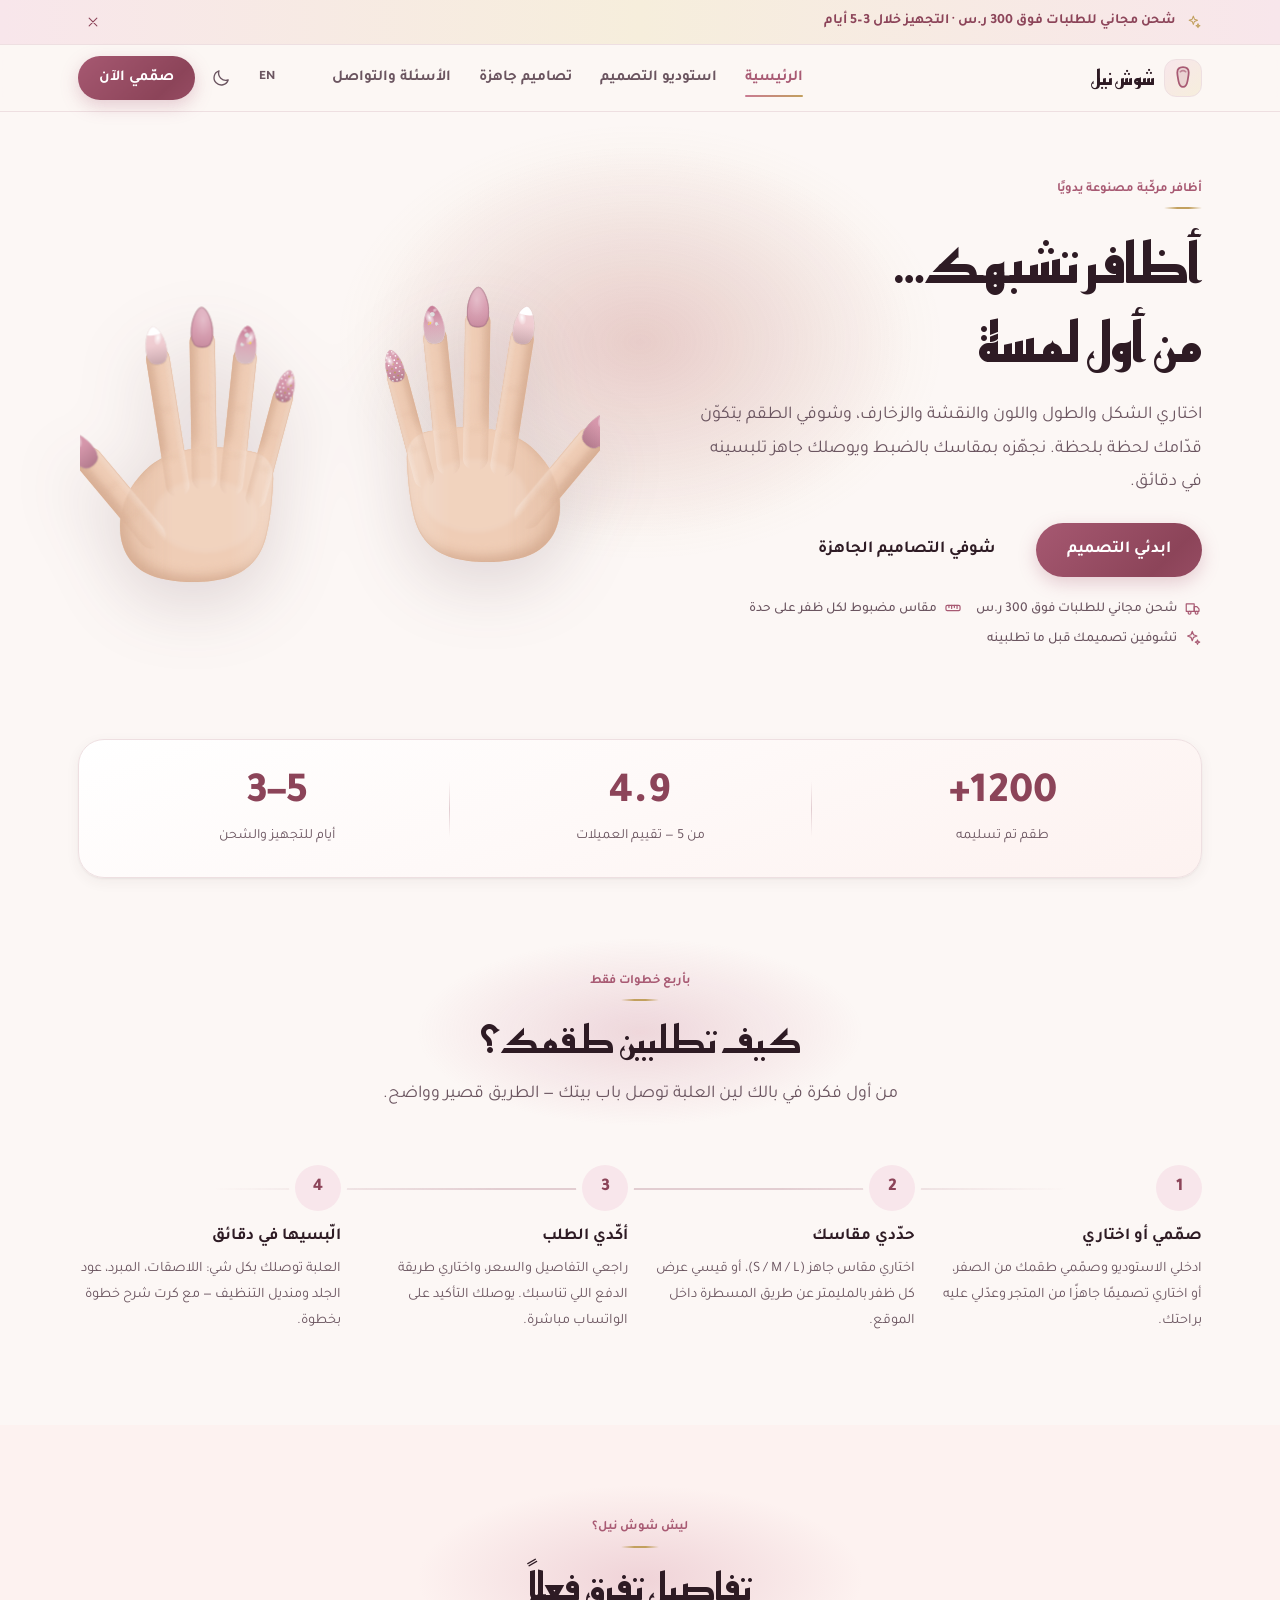
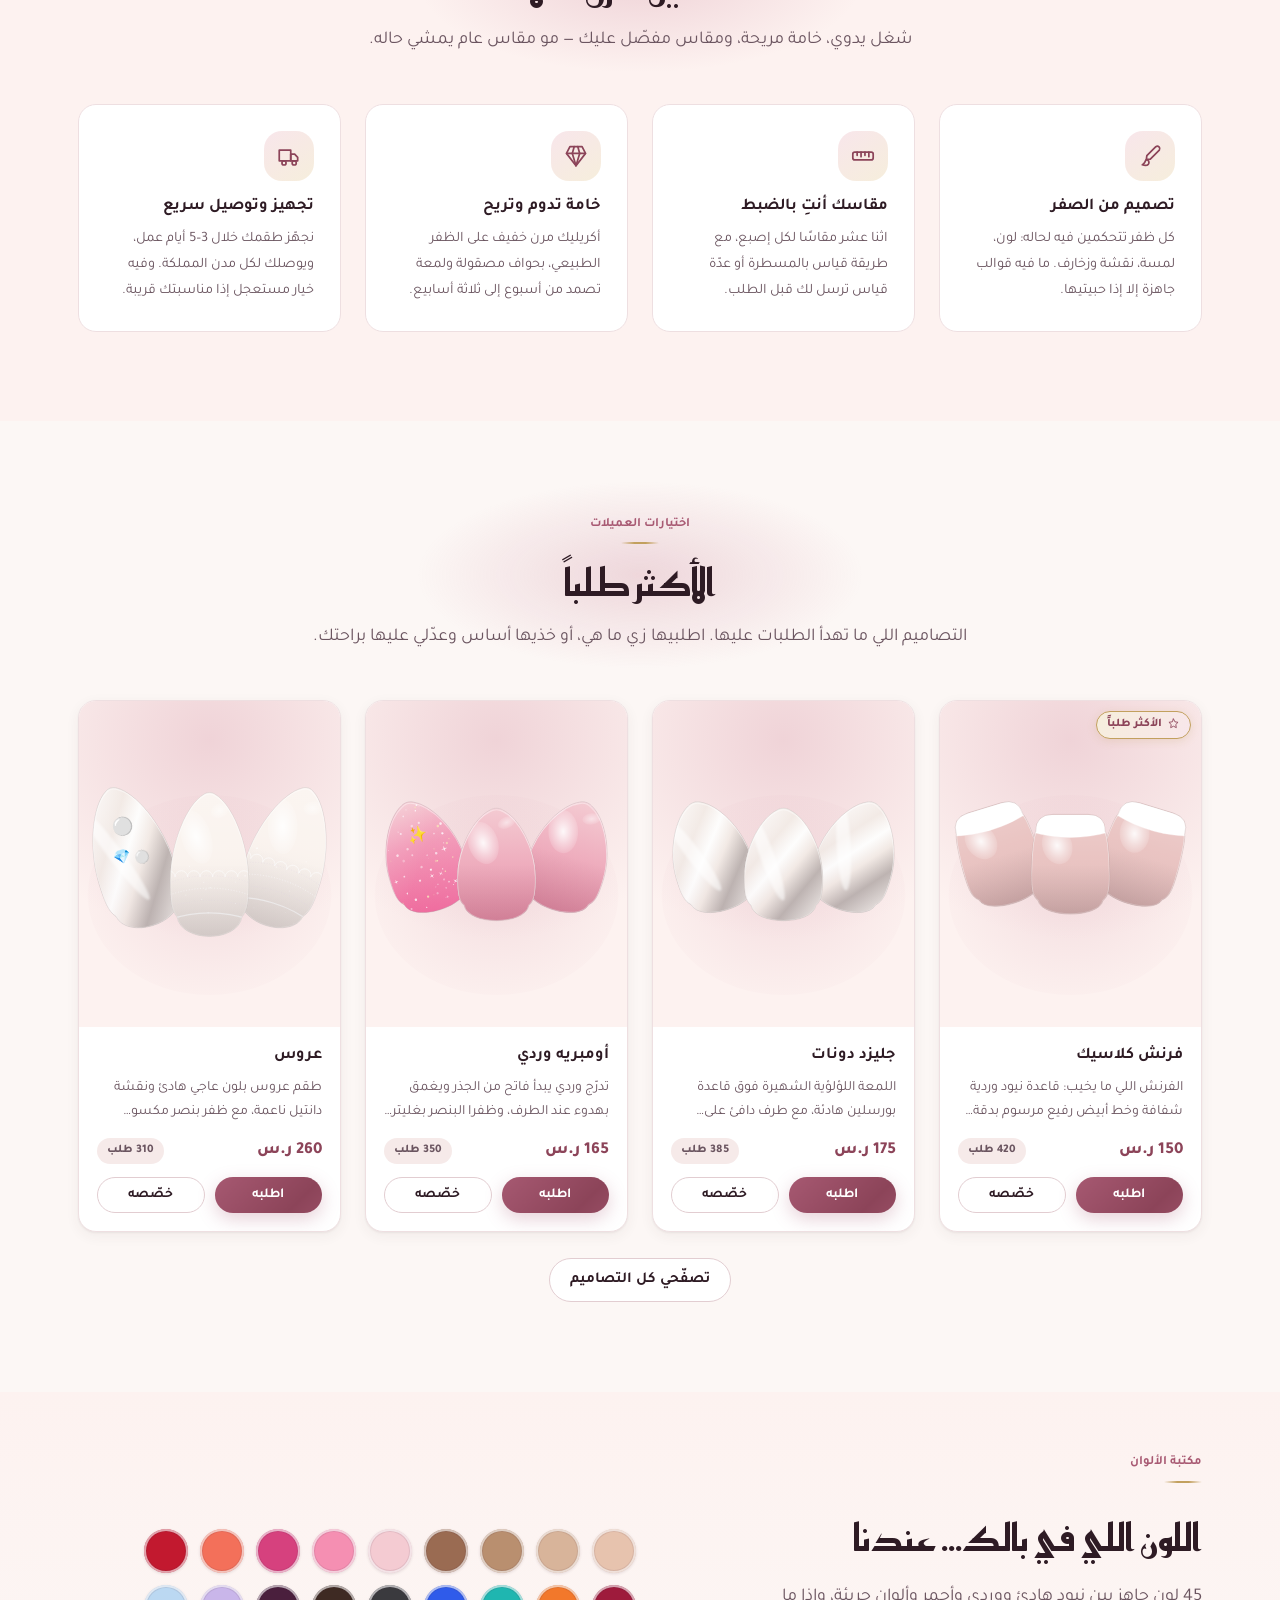
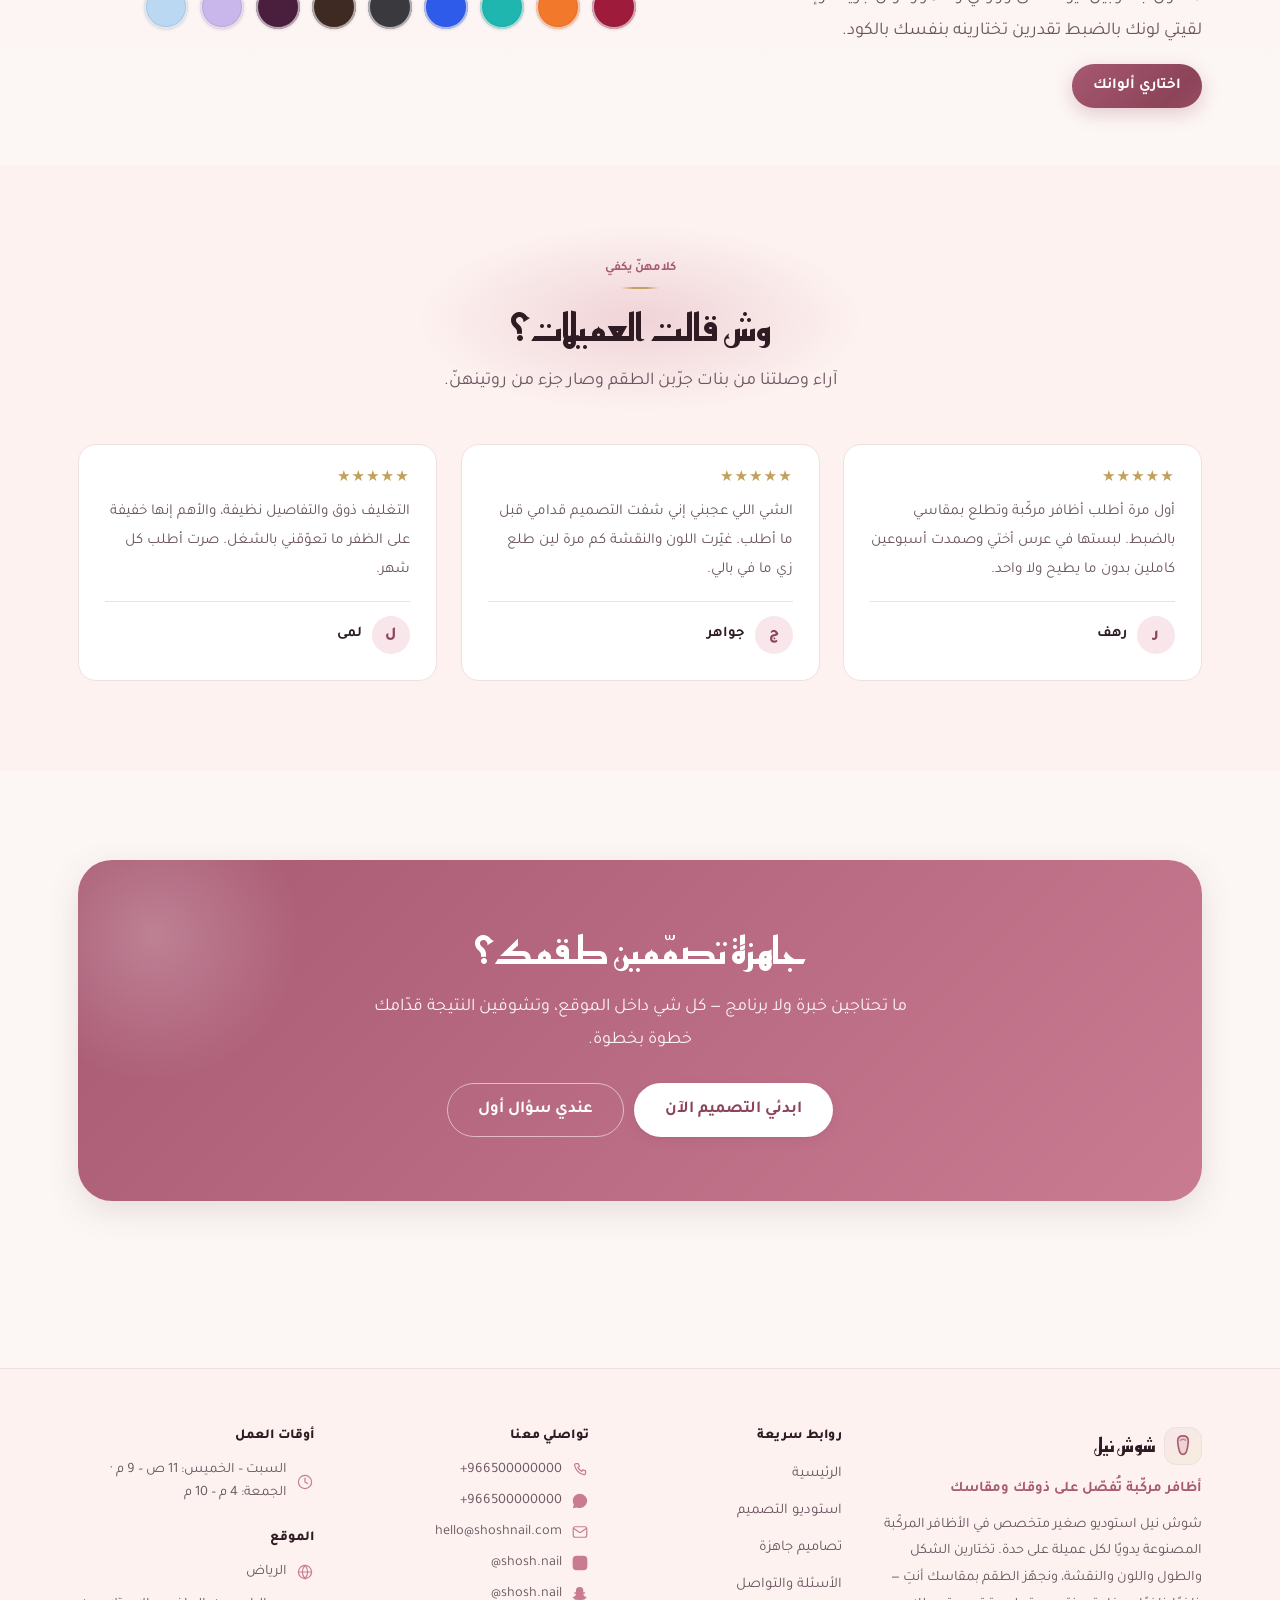
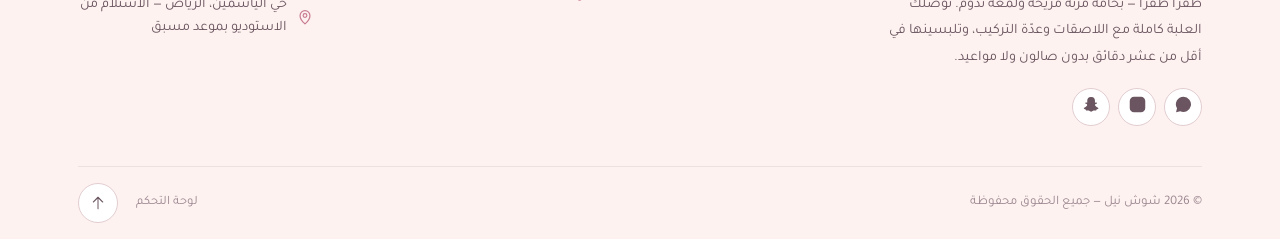
==== index.html @ 9a6f9649 "feat: build Shosh Nail site — foundation layer and pages Co-Authored-By: Claude Opus 5 <noreply@anth" ====
<!doctype html>
<html lang="ar" dir="rtl" data-theme="light">
<head>
<meta charset="utf-8">
<meta name="viewport" content="width=device-width, initial-scale=1, viewport-fit=cover">
<title>شوش نيل — أظافر مركّبة تُفصّل على ذوقك ومقاسك | Shosh Nail</title>
<meta name="description" content="شوش نيل: صمّمي طقم أظافرك المركّبة من الصفر — الشكل والطول واللون والنقشة والزخارف — وشوفي التصميم قدّامك مباشرة، ويوصلك بمقاسك جاهز للّبس. Design your own press-on nail set and see it live.">
<meta name="theme-color" content="#C97B92">
<link rel="icon" href="data:image/svg+xml,%3Csvg%20xmlns='http://www.w3.org/2000/svg'%20viewBox='0%200%2024%2024'%3E%3Cpath%20d='M12%202.6c3.1%200%204.9%201.9%204.9%204.7%200%202.6-.6%204.9-1%207.1-.5%202.8-1%205.3-3.9%205.3s-3.4-2.5-3.9-5.3c-.4-2.2-1-4.5-1-7.1%200-2.8%201.8-4.7%204.9-4.7Z'%20fill='%23C97B92'/%3E%3Cpath%20d='M9.6%206.7c1.3-1.1%203.5-1.1%204.8%200'%20stroke='%23FCF7F5'%20stroke-width='1.2'%20stroke-linecap='round'%20fill='none'/%3E%3C/svg%3E">
<link rel="preconnect" href="https://fonts.googleapis.com">
<link rel="preconnect" href="https://fonts.gstatic.com" crossorigin>
<link href="https://fonts.googleapis.com/css2?family=Tajawal:wght@400;500;700;800&family=Reem+Kufi:wght@400;500;600;700&family=Cormorant+Garamond:ital,wght@0,500;0,600;1,500&display=swap" rel="stylesheet">
<link rel="stylesheet" href="assets/css/base.css">

<style>
/* ---------------------------------------------------------------------
   Home-only layout. Every rule is prefixed .home-* and uses ONLY the
   tokens published in SPEC section 14, so it never collides with any
   other page and stays correct in both themes and both directions.
   Logical properties throughout — one rule serves RTL and LTR.
   --------------------------------------------------------------------- */

/* a class rule beats the UA sheet, so [hidden] needs saying out loud */
[hidden]{ display:none !important; }

/* ── reveal-on-scroll ─────────────────────────────────────────────────
   The class is added by home.js only when IntersectionObserver exists and
   the visitor has not asked for reduced motion, so content is never left
   invisible when JS or IO is unavailable. */
.home-rv{
  opacity:0;
  transform:translateY(18px);
  transition:opacity .24s var(--ease), transform .24s var(--ease);
  will-change:opacity, transform;
}
.home-rv.is-in{ opacity:1; transform:none; }
@media (prefers-reduced-motion:reduce){
  .home-rv,.home-rv.is-in{ opacity:1 !important; transform:none !important; }
}

/* ── hero ────────────────────────────────────────────────────────────── */
.home-hero{
  padding-block:clamp(28px,5vw,64px) clamp(44px,7vw,88px);
  overflow:hidden;
}
/* minmax(0,…) everywhere: the hero art is an <svg> with an intrinsic width of
   620, and an `auto` track would size itself to that and blow the page open
   on a phone. */
.home-hero-in{
  display:grid;
  grid-template-columns:minmax(0,1fr);
  gap:clamp(28px,4.5vw,54px);
  align-items:center;
}
@media (min-width:900px){
  .home-hero-in{ grid-template-columns:minmax(0,1.02fr) minmax(0,.98fr); }
}
.home-hero-copy > * + *{ margin-block-start:16px; }
.home-hero-copy .eyebrow{ align-items:start; margin-block-end:0; }
.home-hero-copy .h1{ max-inline-size:15ch; }
.home-hero-copy .lead{ max-inline-size:56ch; }
.home-hero-btns{ margin-block-start:24px; }
@media (max-width:420px){
  .home-hero-btns{ flex-direction:column; align-items:stretch; }
  .home-hero-btns > .btn{ inline-size:100%; }
}

.home-notes{
  display:flex;
  flex-wrap:wrap;
  gap:8px 14px;
  margin-block-start:22px;
  list-style:none;
}
.home-note{
  display:inline-flex;
  align-items:center;
  gap:7px;
  color:var(--ink-2);
  font-size:.85rem;
  font-weight:500;
  line-height:1.6;
}
.home-note .ico{ color:var(--rose-2); }

/* the live nail preview */
.home-hero-art{
  position:relative;
  display:grid;
  grid-template-columns:minmax(0,1fr);
  justify-items:center;
  align-items:center;
  min-inline-size:0;
}
.home-hero-art::before{
  content:"";
  position:absolute;
  inset-block-start:2%;
  inset-inline-start:50%;
  translate:-50% 0;
  inline-size:min(560px,104%);
  aspect-ratio:1/1;
  border-radius:50%;
  background:
    radial-gradient(closest-side,var(--glow-2),transparent 70%) 62% 28%/68% 68% no-repeat,
    radial-gradient(closest-side,var(--glow),transparent 72%);
  pointer-events:none;
}
.home-hero-stage{
  position:relative;
  z-index:1;
  inline-size:100%;
  min-inline-size:0;
  max-inline-size:520px;
}
.home-hero-stage > svg,.home-hero-stage > img{
  inline-size:100%;
  block-size:auto;
  filter:drop-shadow(0 22px 34px rgba(74,43,57,.16));
}
.home-hero-stage > img{
  border-radius:var(--r-lg);
  aspect-ratio:4/3;
  object-fit:cover;
}
@media (prefers-reduced-motion:no-preference){
  .home-float{ animation:home-float 7.5s var(--ease) infinite; }
  @keyframes home-float{
    0%,100%{ transform:translateY(0) rotate(0deg); }
    50%    { transform:translateY(-13px) rotate(-.5deg); }
  }
}
@media (prefers-reduced-motion:reduce){
  .home-float{ animation:none !important; transform:none !important; }
}

/* ── stats strip ─────────────────────────────────────────────────────── */
.home-statsec{ padding-block:0; }
.home-stats{
  /* one equal-width row whatever the owner leaves in the collection */
  display:grid;
  grid-auto-flow:column;
  grid-auto-columns:minmax(0,1fr);
  align-items:center;
  gap:clamp(4px,2vw,18px);
  padding-block:clamp(20px,3vw,30px);
  padding-inline:clamp(8px,2.4vw,26px);
  border:1px solid var(--line);
  border-radius:var(--r-lg);
  background:linear-gradient(160deg,var(--bg-2),var(--bg-4));
  box-shadow:var(--sh-1);
  list-style:none;
}
.home-stat{
  position:relative;
  text-align:center;
  padding-inline:clamp(4px,1.6vw,14px);
  min-inline-size:0;
}
.home-stat + .home-stat::before{
  content:"";
  position:absolute;
  inset-block:14%;
  inset-inline-start:0;
  inline-size:1px;
  background:linear-gradient(180deg,transparent,var(--line-2),transparent);
}
.home-stat-v{
  display:block;
  font-size:clamp(1.55rem,5.4vw,2.7rem);
  font-weight:800;
  line-height:1.15;
  color:var(--rose-3);
  font-variant-numeric:tabular-nums;
  direction:ltr;
  unicode-bidi:isolate;
}
.home-stat-l{
  display:block;
  margin-block-start:6px;
  font-size:clamp(.72rem,2vw,.88rem);
  line-height:1.55;
  color:var(--ink-2);
  text-wrap:balance;
}

/* ── numbered steps ──────────────────────────────────────────────────── */
.home-step{ position:relative; padding-block-start:8px; }
.home-step-n{
  display:inline-grid;
  place-items:center;
  inline-size:46px;
  block-size:46px;
  margin-block-end:14px;
  border-radius:50%;
  background:var(--rose-soft);
  color:var(--rose-3);
  font-size:1.12rem;
  font-weight:800;
  line-height:1;
  font-variant-numeric:tabular-nums;
  box-shadow:0 0 0 6px var(--bg);
}
.home-step-t{ font-size:1.05rem; font-weight:700; line-height:1.5; color:var(--ink); }
.home-step-x{ margin-block-start:8px; font-size:.9rem; line-height:1.8; color:var(--ink-2); }
/* the hairline that threads the four steps together on wide screens */
@media (min-width:1000px){
  .home-steps{ position:relative; }
  .home-steps::before{
    content:"";
    position:absolute;
    inset-inline:12%;
    inset-block-start:31px;
    block-size:2px;
    background:linear-gradient(90deg,transparent,var(--line-2),var(--line-2),transparent);
  }
  .home-step{ z-index:1; }
}

/* ── features ────────────────────────────────────────────────────────── */
.home-feat{ padding:clamp(18px,2.6vw,26px); }
.home-feat-ico{
  display:inline-grid;
  place-items:center;
  inline-size:50px;
  block-size:50px;
  margin-block-end:14px;
  border-radius:var(--r);
  background:linear-gradient(145deg,var(--rose-soft),var(--gold-soft));
  color:var(--rose-3);
}
.home-feat-t{ font-size:1.03rem; font-weight:700; line-height:1.5; color:var(--ink); }
.home-feat-x{ margin-block-start:8px; font-size:.9rem; line-height:1.8; color:var(--ink-2); }

/* ── design cards (markup shared with the shop) ──────────────────────── */
.home-card-btns{ margin-block-start:4px; flex-wrap:nowrap; }
.home-card-btns > .btn{ flex:1 1 0; min-inline-size:0; padding-inline:10px; }
.home-card-btns > .btn-ghost{ border-color:var(--line-2); }
.home-card-btns > .btn-ghost:hover{ border-color:var(--rose); color:var(--rose-3); }

/* ── colour teaser ───────────────────────────────────────────────────── */
.home-colors-in{
  display:grid;
  grid-template-columns:minmax(0,1fr);
  gap:clamp(20px,3vw,40px);
  align-items:center;
}
@media (min-width:860px){
  .home-colors-in{ grid-template-columns:minmax(0,.85fr) minmax(0,1.15fr); }
}
.home-colors-copy .eyebrow{ align-items:start; }
.home-sw-wrap{
  display:flex;
  flex-wrap:wrap;
  gap:clamp(8px,1.4vw,12px);
  justify-content:center;
  /* caps the strip at nine per row so 18 shades read as two even bands */
  max-inline-size:508px;
  margin-inline:auto;
}
.home-sw{
  cursor:default;
  inline-size:clamp(30px,6.4vw,44px);
  block-size:clamp(30px,6.4vw,44px);
}
.home-sw:hover{ transform:none; }

/* ── testimonials ────────────────────────────────────────────────────── */
.home-quote{ padding:clamp(18px,2.6vw,26px); }
.home-quote-x{
  margin-block-start:12px;
  font-size:.95rem;
  line-height:1.9;
  color:var(--ink-2);
}
.home-quote-w{
  display:flex;
  align-items:center;
  gap:10px;
  margin-block-start:16px;
  padding-block-start:14px;
  border-block-start:1px solid var(--line);
}
.home-quote-av{
  display:grid;
  place-items:center;
  flex:0 0 auto;
  inline-size:38px;
  block-size:38px;
  border-radius:50%;
  background:var(--rose-soft);
  color:var(--rose-3);
  font-weight:800;
  font-size:.95rem;
  line-height:1;
}
.home-quote-n{ font-weight:700; color:var(--ink); font-size:.92rem; }

/* ── closing CTA band ────────────────────────────────────────────────── */
.home-band{
  position:relative;
  overflow:hidden;
  padding:clamp(30px,5.4vw,64px) clamp(20px,4vw,52px);
  border-radius:var(--r-xl);
  background:linear-gradient(135deg,var(--rose-2),var(--rose));
  color:var(--on-rose);
  text-align:center;
  box-shadow:var(--sh-2);
}
.home-band::before{
  content:"";
  position:absolute;
  inset-block-start:-40%;
  inset-inline-end:-12%;
  inline-size:min(420px,72%);
  aspect-ratio:1/1;
  border-radius:50%;
  background:radial-gradient(closest-side,rgba(255,255,255,.22),transparent 70%);
  pointer-events:none;
}
.home-band > *{ position:relative; z-index:1; }
.home-band .h2,.home-band .lead{ color:var(--on-rose); }
.home-band .lead{
  max-inline-size:56ch;
  margin-inline:auto;
  margin-block-start:12px;
  opacity:.92;
}
.home-band .btns{ justify-content:center; margin-block-start:26px; }
.home-band .btn-pri{
  background:var(--bg-2);
  background-image:none;
  color:var(--rose-3);
  box-shadow:var(--sh-1);
}
.home-band .btn-pri:hover{ background:var(--bg-2); color:var(--rose-3); }
.home-band .btn-ghost{
  color:var(--on-rose);
  border:1px solid rgba(255,255,255,.55);
  background:transparent;
}
.home-band .btn-ghost:hover{ background:rgba(255,255,255,.14); color:var(--on-rose); }
</style>

<script defer src="assets/js/data.js"></script>
<script defer src="assets/js/store.js"></script>
<script defer src="assets/js/i18n.js"></script>
<script defer src="assets/js/nail-render.js"></script>
<script defer src="assets/js/ui.js"></script>
<script defer src="assets/js/checkout.js"></script>
<script defer src="assets/js/home.js"></script>
</head>
<body data-page="home">
  <a class="skip-link" href="#main" data-i18n="a11y.skip"></a>
  <div id="sn-announce"></div>
  <header id="sn-header"></header>

  <main id="main">

    <!-- ═══ 1. hero ═══════════════════════════════════════════════════ -->
    <section class="sec home-hero glow" aria-labelledby="home-hero-t">
      <div class="wrap home-hero-in">
        <div class="home-hero-copy">
          <p class="eyebrow" data-i18n="home.eyebrow"></p>
          <h1 class="h1 display" id="home-hero-t"></h1>
          <p class="lead" id="home-hero-sub"></p>
          <div class="btns home-hero-btns">
            <a class="btn btn-pri btn-lg" href="design.html" id="home-hero-cta"></a>
            <a class="btn btn-ghost btn-lg" href="shop.html" data-i18n="home.heroCta2"></a>
          </div>
          <ul class="home-notes" id="home-hero-notes"></ul>
        </div>
        <div class="home-hero-art" id="home-hero-art"></div>
      </div>
    </section>

    <!-- ═══ 2. stats strip ════════════════════════════════════════════ -->
    <section class="sec-sm home-statsec" aria-labelledby="home-stats-t">
      <h2 class="sr-only" id="home-stats-t" data-i18n="home.statsTitle"></h2>
      <div class="wrap">
        <ul class="home-stats" id="home-stats"></ul>
      </div>
    </section>

    <!-- ═══ 3. how it works ═══════════════════════════════════════════ -->
    <section class="sec" aria-labelledby="home-steps-t">
      <div class="wrap">
        <div class="sec-head">
          <p class="eyebrow" data-i18n="home.stepsEyebrow"></p>
          <h2 class="h2 display" id="home-steps-t" data-i18n="home.stepsTitle"></h2>
          <p class="lead" data-i18n="home.stepsSub"></p>
        </div>
        <ol class="grid-4 home-steps" id="home-steps"></ol>
      </div>
    </section>

    <!-- ═══ 4. features ═══════════════════════════════════════════════ -->
    <section class="sec sec-alt" aria-labelledby="home-feat-t">
      <div class="wrap">
        <div class="sec-head">
          <p class="eyebrow" data-i18n="home.featEyebrow"></p>
          <h2 class="h2 display" id="home-feat-t" data-i18n="home.featTitle"></h2>
          <p class="lead" data-i18n="home.featSub"></p>
        </div>
        <div class="grid-4" id="home-features"></div>
      </div>
    </section>

    <!-- ═══ 5. most ordered ═══════════════════════════════════════════ -->
    <section class="sec" aria-labelledby="home-top-t">
      <div class="wrap">
        <div class="sec-head">
          <p class="eyebrow" data-i18n="home.topEyebrow"></p>
          <h2 class="h2 display" id="home-top-t" data-i18n="home.topTitle"></h2>
          <p class="lead" data-i18n="home.topSub"></p>
        </div>
        <div class="grid-4" id="home-top"></div>
        <p class="center mt-3">
          <a class="btn btn-line" href="shop.html" data-i18n="home.topAll"></a>
        </p>
      </div>
    </section>

    <!-- ═══ 6. colour teaser ══════════════════════════════════════════ -->
    <section class="sec sec-sm tint" aria-labelledby="home-col-t">
      <div class="wrap home-colors-in">
        <div class="home-colors-copy flow">
          <p class="eyebrow" data-i18n="home.colorsEyebrow"></p>
          <h2 class="h2 display" id="home-col-t" data-i18n="home.colorsTitle"></h2>
          <p class="lead" id="home-colors-sub"></p>
          <p><a class="btn btn-pri" href="design.html#step=4" data-i18n="home.colorsCta"></a></p>
        </div>
        <div class="home-sw-wrap" id="home-colors" aria-hidden="true"></div>
      </div>
    </section>

    <!-- ═══ 7. testimonials ═══════════════════════════════════════════ -->
    <section class="sec sec-alt" aria-labelledby="home-testi-t">
      <div class="wrap">
        <div class="sec-head">
          <p class="eyebrow" data-i18n="home.testiEyebrow"></p>
          <h2 class="h2 display" id="home-testi-t" data-i18n="home.testiTitle"></h2>
          <p class="lead" data-i18n="home.testiSub"></p>
        </div>
        <div class="grid-3" id="home-testimonials"></div>
      </div>
    </section>

    <!-- ═══ 8. closing CTA band ═══════════════════════════════════════ -->
    <section class="sec" aria-labelledby="home-band-t">
      <div class="wrap">
        <div class="home-band">
          <h2 class="h2 display" id="home-band-t" data-i18n="home.bandTitle"></h2>
          <p class="lead" data-i18n="home.bandText"></p>
          <div class="btns">
            <a class="btn btn-pri btn-lg" href="design.html" data-i18n="home.bandCta"></a>
            <a class="btn btn-ghost btn-lg" href="faq.html" data-i18n="home.bandCta2"></a>
          </div>
        </div>
      </div>
    </section>

  </main>

  <footer id="sn-footer"></footer>
</body>
</html>
---- assets/css/base.css ----
@charset "utf-8";
/* =========================================================================
   Shosh Nail — assets/css/base.css
   Owner: CSS.  Design tokens + reset + shell (header/announce/footer)
   + the whole shared component library.  SPEC.md section 14 is the contract:
   every other page styles itself with ONLY the classes and tokens below.

   Conventions used everywhere in this file
   ----------------------------------------
   * Logical properties only (padding-inline, inset-block-start, text-align:start…)
     so a single rule is correct in both RTL (Arabic, default) and LTR (English).
     Physical left/right appears only inside [dir="…"]-scoped rules, as allowed.
   * State hooks are duplicated defensively: a component reacts to its spec class
     (.tab-on), to .is-on, and to the matching ARIA attribute, so page agents can
     use whichever they wired up.
   * Motion is <= 240ms and fully removed under prefers-reduced-motion.

   Table of contents
   -----------------
   00  Tokens
   01  Reset & document base
   02  Typography
   03  Layout: wrap / sec / sec-head / grid / flow / divider / toolbar
   04  Announce bar
   05  Header & navigation
   06  Buttons
   07  Forms
   08  Swatch / chip / tag / pill / badge / stars
   09  Cards
   10  Tabs
   11  Accordion
   12  Tables
   13  Empty state / spinner / progress
   14  Toasts
   15  Modal / sheet
   16  Footer
   17  Nail SVG hooks
   18  Utilities
   19  Scrollbars & selection
   20  Print
   21  Reduced motion
   ========================================================================= */


/* =========================================================================
   00  TOKENS  — the block below is copied verbatim from SPEC.md section 14
   ========================================================================= */
:root{
  --bg:#FCF7F5; --bg-2:#FFFFFF; --bg-3:#F6EAE9; --bg-4:#FDF2F0;
  --ink:#2E1B24; --ink-2:#6B5560; --ink-3:#9C8791;
  --line:#EEDFE1; --line-2:#E2CDD1;
  --rose:#C97B92; --rose-2:#A85A73; --rose-3:#8C4459; --rose-soft:#F8E6EB;
  --gold:#C2A05E; --gold-soft:#F6EEDC; --plum:#4A2B39;
  --ok:#3E9A73; --ok-soft:#E4F3EC; --warn:#B8842A; --warn-soft:#FBF0DA;
  --err:#C0544F; --err-soft:#FAE7E5;
  --r-xs:8px; --r-sm:12px; --r:18px; --r-lg:26px; --r-xl:34px; --r-full:999px;
  --sh-1:0 1px 2px rgba(74,43,57,.06),0 4px 14px rgba(74,43,57,.06);
  --sh-2:0 10px 34px rgba(74,43,57,.13);
  --sh-3:0 20px 60px rgba(74,43,57,.18);
  --font:'Tajawal',system-ui,-apple-system,'Segoe UI',sans-serif;
  --font-ar:'Reem Kufi','Tajawal',sans-serif;
  --font-en:'Cormorant Garamond',Georgia,serif;
  --wrap:1180px; --hdr:66px; --ease:cubic-bezier(.4,0,.2,1);
}
[data-theme="dark"]{ --bg:#171014; --bg-2:#20161C; --bg-3:#2A1E25; --bg-4:#241A20;
  --ink:#F6EDF0; --ink-2:#C4AEB7; --ink-3:#947D88; --line:#33242C; --line-2:#432F39;
  --rose:#E29BB0; --rose-2:#D4879F; --rose-3:#F0B9C9; --rose-soft:#33222A;
  --gold:#D9BC7E; --gold-soft:#312717; --plum:#F0DDE4;
  --ok-soft:#16302A; --warn-soft:#31280F; --err-soft:#331D1C; }

/* ---- derived tokens (CSS owner only; pages should stick to the list above)
   They exist so the same rule stays readable and >=4.5:1 in both themes.     */
:root{
  --on-rose:#FFFFFF;                    /* text drawn on the rose gradient   */
  --hdr-bg:rgba(252,247,245,.82);       /* translucent sticky header         */
  --scrim:rgba(74,43,57,.44);           /* modal backdrop                    */
  --glow:rgba(201,123,146,.26);         /* soft rose radial behind headings  */
  --glow-2:rgba(194,160,94,.16);        /* gold companion glow               */
  --thumb:#FFFFFF;                      /* switch / range knob               */
  --focus:var(--rose);
  --dur:.22s;
  /* readable text colours for the soft status grounds (>=4.5:1 both themes) */
  --ok-ink:#2A6F52; --warn-ink:#7A5410; --err-ink:#9B3A36;
}
[data-theme="dark"]{
  --on-rose:#26121A;
  --hdr-bg:rgba(23,16,20,.82);
  --scrim:rgba(6,3,5,.62);
  --glow:rgba(226,155,176,.16);
  --glow-2:rgba(217,188,126,.10);
  --thumb:#F6EDF0;
  --ok-ink:#7FD3AE; --warn-ink:#E7BE72; --err-ink:#F0938D;
  /* the spec shadows are tuned for the light ground; deepen them on dark     */
  --sh-1:0 1px 2px rgba(0,0,0,.34),0 4px 14px rgba(0,0,0,.28);
  --sh-2:0 10px 34px rgba(0,0,0,.46);
  --sh-3:0 20px 60px rgba(0,0,0,.58);
}


/* =========================================================================
   01  RESET & DOCUMENT BASE
   ========================================================================= */
*,*::before,*::after{ box-sizing:border-box; }

html{
  -webkit-text-size-adjust:100%;
  text-size-adjust:100%;
  -webkit-tap-highlight-color:transparent;
  color-scheme:light;
}
[data-theme="dark"]{ color-scheme:dark; }

@media (prefers-reduced-motion:no-preference){
  html{ scroll-behavior:smooth; }
}

body{
  margin:0;
  min-block-size:100%;
  background:var(--bg);
  color:var(--ink);
  font-family:var(--font);
  font-size:16px;
  line-height:1.7;                 /* generous leading: Arabic needs the room */
  font-weight:400;
  -webkit-font-smoothing:antialiased;
  -moz-osx-font-smoothing:grayscale;
  overflow-wrap:break-word;
  transition:background-color var(--dur) var(--ease), color var(--dur) var(--ease);
}
/* stray-wide content must never scroll the page sideways. `clip` is used
   instead of `hidden` on purpose: `hidden` would turn <body> into a scroll
   container and break the sticky header. Older engines simply skip this. */
@supports (overflow:clip){
  body{ overflow-x:clip; }
}

h1,h2,h3,h4,h5,h6,p,figure,blockquote,dl,dd{ margin:0; }
ul,ol{ margin:0; padding:0; }
ul[class],ol[class]{ list-style:none; }
img,picture,video,canvas,svg{ display:block; max-inline-size:100%; }
img,video{ block-size:auto; }
/* SN.UI.icon() output — safe both as a flex item and inside a text run */
.ico{ display:inline-block; vertical-align:middle; flex:0 0 auto; }
button,input,select,textarea{ font:inherit; color:inherit; margin:0; }
button{ background:none; border:0; padding:0; }
button,[role="button"],label,summary{ cursor:pointer; }
a{ color:var(--rose-2); text-decoration-thickness:1px; text-underline-offset:3px; }
a:hover{ color:var(--rose-3); }
hr{ border:0; border-block-start:1px solid var(--line); margin:0; }
table{ border-collapse:collapse; border-spacing:0; }
fieldset{ border:0; margin:0; padding:0; min-inline-size:0; }
legend{ padding:0; }
summary{ list-style:none; }
summary::-webkit-details-marker{ display:none; }
code,kbd,samp,pre{ font-family:ui-monospace,SFMono-Regular,Menlo,Consolas,monospace; font-size:.92em; }
:where(p,li,h1,h2,h3,h4,dd){ overflow-wrap:break-word; }
[hidden]{ display:none !important; }
[dir="ltr"]:not(html),bdi{ unicode-bidi:isolate; }

/* anchors must clear the sticky header */
[id]{ scroll-margin-block-start:calc(var(--hdr) + 18px); }

/* One focus ring, everywhere. `:focus:not(:focus-visible)` is deliberately a
   standalone rule: engines without :focus-visible drop it and simply keep
   their native ring, so a keyboard user is never left with no indicator.   */
:focus:not(:focus-visible){ outline:none; }
:focus-visible,
a:focus-visible,button:focus-visible,input:focus-visible,select:focus-visible,
textarea:focus-visible,summary:focus-visible,[tabindex]:focus-visible{
  outline:2px solid var(--focus);
  outline-offset:2px;
}
/* keyboard users on dark cards still see the ring */
[data-theme="dark"] :focus-visible{ outline-color:var(--rose-3); }


/* =========================================================================
   02  TYPOGRAPHY
   ========================================================================= */
.display{ font-family:var(--font); }
html[lang="ar"] .display{ font-family:var(--font-ar); }
html[lang="en"] .display{ font-family:var(--font-en); letter-spacing:.01em; }

h1,.h1,h2,.h2,h3,.h3,h4,.h4{
  line-height:1.25;
  font-weight:800;
  color:var(--ink);
  text-wrap:balance;
}
html[lang="ar"] h1,html[lang="ar"] .h1,
html[lang="ar"] h2,html[lang="ar"] .h2,
html[lang="ar"] h3,html[lang="ar"] .h3{ line-height:1.45; }

.h1,h1{ font-size:clamp(2rem,5vw,3.4rem); }
.h2,h2{ font-size:clamp(1.5rem,3.4vw,2.35rem); }
/* tighten tracking for Latin only — negative tracking crowds Arabic joins */
html[lang="en"] .h1,html[lang="en"] h1{ letter-spacing:-.015em; }
html[lang="en"] .h2,html[lang="en"] h2{ letter-spacing:-.008em; }
.h3,h3{ font-size:clamp(1.15rem,2.2vw,1.5rem); }
.h4,h4{ font-size:clamp(1rem,1.7vw,1.15rem); font-weight:700; }

.lead{
  font-size:clamp(1rem,1.5vw,1.125rem);
  line-height:1.85;
  color:var(--ink-2);
  text-wrap:pretty;
}
.muted{ color:var(--ink-2); }
.dim{ color:var(--ink-3); }
.center{ text-align:center; }
.start{ text-align:start; }
.end{ text-align:end; }
.strong{ font-weight:700; }
.small{ font-size:.86rem; }
.tiny{ font-size:.76rem; }
.num,.price{ font-variant-numeric:tabular-nums; font-feature-settings:"tnum" 1; }
.up{ text-transform:none; }
html[lang="en"] .up{ text-transform:uppercase; letter-spacing:.08em; }

/* eyebrow: small rose label with a thin gold hairline underneath          */
.eyebrow{
  display:inline-flex;
  flex-direction:column;
  align-items:center;
  gap:7px;
  margin-block-end:12px;
  color:var(--rose-2);
  font-size:.8rem;
  font-weight:700;
  line-height:1.6;
}
.eyebrow::after{
  content:"";
  inline-size:38px;
  block-size:2px;
  border-radius:var(--r-full);
  background:linear-gradient(90deg,transparent,var(--gold) 35%,var(--gold) 65%,transparent);
}
html[lang="en"] .eyebrow{ text-transform:uppercase; letter-spacing:.16em; }

.link{
  color:var(--rose-2);
  font-weight:700;
  text-decoration:none;
  border-block-end:1px solid transparent;
  transition:border-color var(--dur) var(--ease), color var(--dur) var(--ease);
}
.link:hover{ color:var(--rose-3); border-block-end-color:currentColor; }


/* =========================================================================
   03  LAYOUT
   ========================================================================= */
.wrap{
  inline-size:100%;
  max-inline-size:var(--wrap);
  margin-inline:auto;
  padding-inline:clamp(16px,4vw,28px);
}
.wrap-narrow{ max-inline-size:820px; }
.wrap-wide{ max-inline-size:1420px; }

.sec{ position:relative; padding-block:clamp(48px,7vw,96px); }
.sec-sm{ padding-block:clamp(30px,4.5vw,58px); }
.sec-alt{ background:var(--bg-4); }
.sec-line{ border-block-start:1px solid var(--line); }

/* centred section intro + the soft rose glow that gives the site identity */
.sec-head{
  position:relative;
  z-index:0;
  max-inline-size:680px;
  margin-inline:auto;
  margin-block-end:clamp(24px,4vw,46px);
  text-align:center;
}
.sec-head > *{ position:relative; z-index:1; }
.sec-head::before{
  content:"";
  position:absolute;
  z-index:0;
  inset-inline:0;
  inset-block-start:-46%;
  margin-inline:auto;
  inline-size:min(620px,130%);
  block-size:260px;
  border-radius:50%;
  background:radial-gradient(closest-side,var(--glow),transparent 72%);
  pointer-events:none;
}
.sec-head .lead{ margin-block-start:10px; }
.sec-head-start{ text-align:start; margin-inline:0; }

/* reusable glow for heroes / feature panels */
.glow{ position:relative; z-index:0; }
.glow > *{ position:relative; z-index:1; }
.glow::before{
  content:"";
  position:absolute;
  z-index:0;
  inset-inline:0;
  inset-block-start:-8%;
  margin-inline:auto;
  inline-size:min(780px,116%);
  block-size:min(560px,96%);
  border-radius:50%;
  background:
    radial-gradient(closest-side,var(--glow),transparent 70%),
    radial-gradient(closest-side,var(--glow-2),transparent 78%);
  pointer-events:none;
}

/* grids — every one is usable on its own, no need to combine with .grid */
.grid,.grid-2,.grid-3,.grid-4{
  display:grid;
  gap:clamp(14px,2.2vw,24px);
  align-items:stretch;
}
.grid{ grid-template-columns:repeat(auto-fit,minmax(min(100%,244px),1fr)); }
.grid-2,.grid-3,.grid-4{ grid-template-columns:1fr; }
@media (min-width:560px){ .grid-4{ grid-template-columns:repeat(2,minmax(0,1fr)); } }
@media (min-width:640px){ .grid-3{ grid-template-columns:repeat(2,minmax(0,1fr)); } }
@media (min-width:760px){ .grid-2{ grid-template-columns:repeat(2,minmax(0,1fr)); } }
@media (min-width:1000px){
  .grid-3{ grid-template-columns:repeat(3,minmax(0,1fr)); }
  .grid-4{ grid-template-columns:repeat(4,minmax(0,1fr)); }
}
.grid > *,.grid-2 > *,.grid-3 > *,.grid-4 > *{ min-inline-size:0; }
.span-2{ grid-column:span 2; }
@media (max-width:559px){ .span-2{ grid-column:auto; } }

/* vertical rhythm helper */
.flow > * + *{ margin-block-start:var(--flow,16px); }
.flow-sm{ --flow:9px; }
.flow-lg{ --flow:26px; }

.stack{ display:flex; flex-direction:column; gap:12px; }
.row{ display:flex; align-items:center; gap:10px; flex-wrap:wrap; }
.row-end{ margin-inline-start:auto; }

.divider{
  block-size:1px;
  border:0;
  background:linear-gradient(90deg,transparent,var(--line-2),transparent);
  margin-block:clamp(18px,3vw,30px);
}
.divider-v{
  inline-size:1px;
  block-size:auto;
  align-self:stretch;
  background:var(--line);
  margin-block:0;
  margin-inline:4px;
}

.toolbar{
  display:flex;
  flex-wrap:wrap;
  align-items:center;
  gap:10px;
  margin-block-end:16px;
}
.toolbar-end{ margin-inline-start:auto; }
@media (max-width:520px){
  .toolbar{ gap:8px; }
  .toolbar-end{ margin-inline-start:0; }
}

.panel{
  background:var(--bg-2);
  border:1px solid var(--line);
  border-radius:var(--r);
  box-shadow:var(--sh-1);
  padding:clamp(16px,2.6vw,24px);
}
.panel-soft{ background:var(--bg-4); box-shadow:none; }


/* =========================================================================
   04  ANNOUNCE BAR   (markup from SN.UI.mountAnnounce)
   ========================================================================= */
#sn-announce:empty{ display:none; }

.announce{
  background:linear-gradient(90deg,var(--rose-soft),var(--gold-soft),var(--rose-soft));
  color:var(--rose-3);
  border-block-end:1px solid var(--line);
  font-size:.88rem;
  font-weight:700;
}
.announce-in{
  display:flex;
  align-items:center;
  gap:10px;
  min-block-size:40px;
  padding-block:7px;
}
.announce-ico{ display:inline-flex; color:var(--gold); flex:0 0 auto; }
.announce-txt{ flex:1 1 auto; line-height:1.5; }
/* two class levels so it beats the later .icon-btn sizing */
.announce .announce-x{
  flex:0 0 auto;
  inline-size:30px;
  block-size:30px;
  color:inherit;
}
.announce .announce-x:hover{ background:rgba(255,255,255,.45); color:inherit; }
[data-theme="dark"] .announce .announce-x:hover{ background:rgba(255,255,255,.09); }


/* =========================================================================
   05  HEADER & NAVIGATION   (markup from SN.UI.mountHeader)
   ========================================================================= */
#sn-header{
  position:sticky;
  inset-block-start:0;
  z-index:100;
  background:var(--hdr-bg);
  -webkit-backdrop-filter:saturate(180%) blur(14px);
  backdrop-filter:saturate(180%) blur(14px);
  border-block-end:1px solid var(--line);
  transition:box-shadow var(--dur) var(--ease), background-color var(--dur) var(--ease);
}
/* ui.js may add .is-stuck once the page is scrolled — style it defensively  */
#sn-header.is-stuck,
body.is-scrolled #sn-header{ box-shadow:var(--sh-1); }

/* browsers without backdrop-filter get a solid bar instead of a washed one */
@supports not ((backdrop-filter:blur(2px)) or (-webkit-backdrop-filter:blur(2px))){
  #sn-header{ background:var(--bg-2); }
}

.hdr-inner{
  display:flex;
  align-items:center;
  gap:clamp(8px,1.6vw,18px);
  min-block-size:var(--hdr);
}

.brand{
  display:inline-flex;
  align-items:center;
  gap:9px;
  color:var(--ink);
  text-decoration:none;
  flex:0 0 auto;
  border-radius:var(--r-sm);
  transition:opacity var(--dur) var(--ease);
}
.brand:hover{ color:var(--ink); opacity:.85; }
.brand-mark{
  display:inline-flex;
  align-items:center;
  justify-content:center;
  inline-size:38px;
  block-size:38px;
  border-radius:var(--r-sm);
  color:var(--rose-2);
  background:linear-gradient(140deg,var(--rose-soft),var(--gold-soft));
  border:1px solid var(--line);
  flex:0 0 auto;
}
.brand-name{
  font-size:clamp(1.05rem,2.2vw,1.3rem);
  font-weight:700;
  line-height:1.2;
  white-space:nowrap;
}

.nav{
  display:flex;
  align-items:center;
  gap:2px;
  margin-inline-start:auto;
}
.nav-a{
  position:relative;
  display:inline-flex;
  align-items:center;
  padding-block:9px;
  padding-inline:13px;
  border-radius:var(--r-full);
  color:var(--ink-2);
  font-size:.95rem;
  font-weight:700;
  text-decoration:none;
  white-space:nowrap;
  transition:color var(--dur) var(--ease), background-color var(--dur) var(--ease);
}
.nav-a:hover{ color:var(--ink); background:var(--bg-3); }
.nav-a.is-active{ color:var(--rose-2); }
.nav-a.is-active::after{
  content:"";
  position:absolute;
  inset-inline:13px;
  inset-block-end:3px;
  block-size:2px;
  border-radius:var(--r-full);
  background:linear-gradient(90deg,var(--rose),var(--gold));
}

.hdr-actions{
  display:flex;
  align-items:center;
  gap:6px;
  margin-inline-start:auto;
  flex:0 0 auto;
}
.nav ~ .hdr-actions{ margin-inline-start:clamp(6px,1.4vw,14px); }
.hdr-cta{ white-space:nowrap; }
.lang-txt{ font-size:.8rem; font-weight:800; letter-spacing:.02em; }

/* ---- mobile: the nav becomes a slide-down panel under the header -------- */
@media (max-width:900px){
  .nav{
    position:absolute;
    inset-inline:0;
    inset-block-start:100%;
    z-index:-1;
    flex-direction:column;
    align-items:stretch;
    gap:2px;
    margin-inline-start:0;
    padding-inline:clamp(16px,4vw,28px);
    padding-block:0;
    background:var(--bg-2);
    border-block-end:1px solid var(--line);
    box-shadow:var(--sh-2);
    max-block-size:0;
    opacity:0;
    overflow:hidden;
    visibility:hidden;
    transition:max-block-size .24s var(--ease),
               opacity .18s var(--ease),
               padding-block .24s var(--ease),
               visibility 0s linear .24s;
  }
  #sn-header.nav-open .nav{
    max-block-size:min(70vh,460px);
    opacity:1;
    visibility:visible;
    overflow-y:auto;
    padding-block:10px 14px;
    transition:max-block-size .24s var(--ease),
               opacity .18s var(--ease) .04s,
               padding-block .24s var(--ease),
               visibility 0s linear 0s;
  }
  .nav-a{
    padding-block:13px;
    padding-inline:14px;
    border-radius:var(--r-sm);
    font-size:1rem;
  }
  .nav-a.is-active{ background:var(--rose-soft); }
  .nav-a.is-active::after{ inset-inline:auto; inset-inline-start:14px; inline-size:16px; inset-block-end:9px; }
  .nav ~ .hdr-actions{ margin-inline-start:auto; }
}
@media (max-width:430px){
  .hdr-cta{ display:none; }
  .brand-mark{ inline-size:34px; block-size:34px; }
  .hdr-actions{ gap:2px; }
}
@media (max-width:360px){
  .brand-name{ font-size:1rem; }
}


/* =========================================================================
   06  BUTTONS
   ========================================================================= */
.btn{
  display:inline-flex;
  align-items:center;
  justify-content:center;
  gap:8px;
  min-block-size:44px;                       /* comfortable touch target */
  padding-block:11px;
  padding-inline:20px;
  border:1px solid transparent;
  border-radius:var(--r-full);
  background:transparent;
  color:var(--ink);
  font-family:inherit;
  font-size:.95rem;
  font-weight:700;
  line-height:1.2;
  text-align:center;
  text-decoration:none;
  white-space:nowrap;
  cursor:pointer;
  -webkit-appearance:none;
  appearance:none;
  transition:background-color var(--dur) var(--ease),
             border-color var(--dur) var(--ease),
             color var(--dur) var(--ease),
             box-shadow var(--dur) var(--ease),
             transform var(--dur) var(--ease),
             opacity var(--dur) var(--ease);
}
.btn:hover{ color:var(--ink); }
.btn:active{ transform:translateY(1px); }
.btn .ico,.btn-ico{ flex:0 0 auto; }

/* primary — the rose gradient */
.btn-pri{
  /* both stops stay on the deep roses so white text keeps >=4.5:1 in light
     and the flipped --on-rose ink keeps it in dark */
  background-image:linear-gradient(135deg,var(--rose-2) 0%,var(--rose-3) 55%,var(--rose-2) 100%);
  background-size:150% 150%;
  background-position:0% 50%;
  color:var(--on-rose);
  border-color:transparent;
  box-shadow:0 6px 18px rgba(168,90,115,.28);
  transition:background-position .3s var(--ease),
             box-shadow var(--dur) var(--ease),
             transform var(--dur) var(--ease),
             opacity var(--dur) var(--ease);
}
.btn-pri:hover{
  color:var(--on-rose);
  background-position:100% 50%;
  box-shadow:0 10px 26px rgba(168,90,115,.34);
  transform:translateY(-1px);
}
.btn-pri:active{ transform:translateY(1px); box-shadow:0 4px 12px rgba(168,90,115,.28); }
[data-theme="dark"] .btn-pri{ box-shadow:0 6px 20px rgba(0,0,0,.45); }
[data-theme="dark"] .btn-pri:hover{ box-shadow:0 10px 28px rgba(0,0,0,.55); }

/* ghost — no chrome until hovered */
.btn-ghost{ background:transparent; color:var(--ink); }
.btn-ghost:hover{ background:var(--bg-3); }

/* line — hairline outline */
.btn-line{
  background:var(--bg-2);
  border-color:var(--line-2);
  color:var(--ink);
}
.btn-line:hover{
  border-color:var(--rose);
  color:var(--rose-3);
  background:var(--rose-soft);
}

/* soft — filled with the rose tint (handy for secondary CTAs) */
.btn-soft{ background:var(--rose-soft); color:var(--rose-3); }
.btn-soft:hover{ background:var(--rose-soft); color:var(--rose-3); filter:brightness(.97); box-shadow:var(--sh-1); }

/* danger */
.btn-danger{
  background:var(--err);
  color:#FFFFFF;
  border-color:transparent;
  box-shadow:0 5px 16px rgba(192,84,79,.26);
}
.btn-danger:hover{ color:#FFFFFF; filter:brightness(1.06); transform:translateY(-1px); }
.btn-danger:active{ transform:translateY(1px); }
.btn-danger-line{ background:transparent; border-color:var(--err); color:var(--err); }
.btn-danger-line:hover{ background:var(--err-soft); color:var(--err); }

/* sizes & shapes */
.btn-sm{ min-block-size:36px; padding-block:7px; padding-inline:14px; font-size:.86rem; gap:6px; }
.btn-lg{ min-block-size:54px; padding-block:15px; padding-inline:30px; font-size:1.05rem; gap:10px; }
.btn-block{ display:flex; inline-size:100%; }

/* icon-only square button */
.icon-btn{
  display:inline-flex;
  align-items:center;
  justify-content:center;
  flex:0 0 auto;
  inline-size:40px;
  block-size:40px;
  padding:0;
  border:1px solid transparent;
  border-radius:var(--r-full);
  background:transparent;
  color:var(--ink-2);
  cursor:pointer;
  -webkit-appearance:none;
  appearance:none;
  transition:background-color var(--dur) var(--ease),
             color var(--dur) var(--ease),
             border-color var(--dur) var(--ease),
             transform var(--dur) var(--ease);
}
.icon-btn:hover{ background:var(--bg-3); color:var(--ink); }
.icon-btn:active{ transform:translateY(1px); }
.icon-btn-line{ border-color:var(--line-2); background:var(--bg-2); }
.icon-btn-sm{ inline-size:32px; block-size:32px; }
.icon-btn-lg{ inline-size:48px; block-size:48px; }

/* disabled / busy — one rule for every button flavour */
.btn[disabled],.btn:disabled,.btn.is-disabled,
.icon-btn[disabled],.icon-btn:disabled,.icon-btn.is-disabled,
.btn[aria-disabled="true"],.icon-btn[aria-disabled="true"]{
  opacity:.5;
  cursor:not-allowed;
  box-shadow:none;
  transform:none;
  filter:none;
  pointer-events:none;
}
.btn.is-busy{ pointer-events:none; opacity:.75; }

/* a group of buttons that should wrap nicely */
.btns{ display:flex; flex-wrap:wrap; gap:10px; align-items:center; }
.btns-end{ justify-content:flex-end; }
@media (max-width:420px){
  .btns-stack{ flex-direction:column; align-items:stretch; }
  .btns-stack > .btn{ inline-size:100%; }
}

/* arrows follow the writing direction; the back-to-top arrow always points up */
[dir="rtl"] .ico-arrow,[dir="rtl"] .ico-chevron{ transform:scaleX(-1); }
.ft-top .ico-arrow,[dir="rtl"] .ft-top .ico-arrow{ transform:rotate(-90deg); }


/* =========================================================================
   07  FORMS
   Markup contracts
   ----------------
   field   : <div class="field"><label class="label" for="x">…</label>
             <input id="x" class="input"><p class="field-err">…</p></div>
   switch  : <label class="switch"><input type="checkbox">
             <span class="switch-ui"></span><span class="switch-lbl">…</span></label>
             (the FIRST span after the input is always painted as the track)
   ========================================================================= */
.field{ display:flex; flex-direction:column; gap:6px; min-inline-size:0; }
.label{
  font-size:.86rem;
  font-weight:700;
  color:var(--ink-2);
  line-height:1.5;
}
.label .req{ color:var(--err); margin-inline-start:3px; }
.hint{ font-size:.79rem; color:var(--ink-3); line-height:1.55; }

.input,.select,.textarea{
  inline-size:100%;
  min-inline-size:0;
  min-block-size:44px;
  padding-block:10px;
  padding-inline:14px;
  background:var(--bg-2);
  color:var(--ink);
  border:1px solid var(--line-2);
  border-radius:var(--r-sm);
  font-family:inherit;
  font-size:1rem;
  line-height:1.5;
  -webkit-appearance:none;
  appearance:none;
  transition:border-color var(--dur) var(--ease),
             box-shadow var(--dur) var(--ease),
             background-color var(--dur) var(--ease);
}
.textarea{ min-block-size:104px; resize:vertical; line-height:1.7; }
.input::placeholder,.textarea::placeholder{ color:var(--ink-3); opacity:1; }
.input:hover,.select:hover,.textarea:hover{ border-color:var(--rose); }
.input:focus,.select:focus,.textarea:focus,
.input:focus-visible,.select:focus-visible,.textarea:focus-visible{
  outline:none;
  border-color:var(--rose);
  box-shadow:0 0 0 3px var(--rose-soft);
}
.input:disabled,.select:disabled,.textarea:disabled,
.input[readonly],.textarea[readonly]{
  background:var(--bg-3);
  color:var(--ink-2);
  cursor:not-allowed;
  opacity:.85;
}
.input[type="search"]::-webkit-search-decoration,
.input[type="search"]::-webkit-search-cancel-button{ -webkit-appearance:none; }

/* invalid */
.input[aria-invalid="true"],.select[aria-invalid="true"],.textarea[aria-invalid="true"],
.input.is-err,.select.is-err,.textarea.is-err{
  border-color:var(--err);
  background:var(--err-soft);
}
.input[aria-invalid="true"]:focus,.select[aria-invalid="true"]:focus,
.textarea[aria-invalid="true"]:focus,
.input.is-err:focus,.select.is-err:focus,.textarea.is-err:focus{
  box-shadow:0 0 0 3px rgba(192,84,79,.22);
  border-color:var(--err);
}
.field-err{
  display:block;
  font-size:.79rem;
  font-weight:700;
  color:var(--err);
  line-height:1.5;
  min-block-size:0;
}
.field-err:empty{ display:none; }
.field-ok{ font-size:.79rem; font-weight:700; color:var(--ok); }

/* native select arrow (physical positioning is direction-scoped on purpose) */
.select{
  padding-inline-end:38px;
  background-image:url("data:image/svg+xml;charset=utf-8,%3Csvg xmlns='http://www.w3.org/2000/svg' width='14' height='14' viewBox='0 0 24 24' fill='none' stroke='%239C8791' stroke-width='2.2' stroke-linecap='round' stroke-linejoin='round'%3E%3Cpath d='M5 9l7 7 7-7'/%3E%3C/svg%3E");
  background-repeat:no-repeat;
  background-size:14px 14px;
  background-position:right 14px center;
  cursor:pointer;
}
[dir="rtl"] .select{ background-position:left 14px center; }
.select::-ms-expand{ display:none; }

/* rows of fields, side by side, wrapping on small screens */
.field-row{ display:flex; flex-wrap:wrap; gap:12px; align-items:flex-start; }
.field-row > *{ flex:1 1 200px; min-inline-size:0; }
.field-row > .field-fixed{ flex:0 0 auto; }

/* colour input */
.input[type="color"],input[type="color"].input,.input-color{
  padding:4px;
  inline-size:56px;
  min-inline-size:56px;
  block-size:44px;
  cursor:pointer;
  border-radius:var(--r-sm);
}
.input[type="color"]::-webkit-color-swatch-wrapper{ padding:0; }
.input[type="color"]::-webkit-color-swatch{ border:0; border-radius:8px; }
.input[type="color"]::-moz-color-swatch{ border:0; border-radius:8px; }

/* checkbox / radio */
input[type="checkbox"],input[type="radio"]{
  accent-color:var(--rose-2);
  inline-size:18px;
  block-size:18px;
  flex:0 0 auto;
  cursor:pointer;
}
.check{
  display:flex;
  align-items:flex-start;
  gap:10px;
  cursor:pointer;
  line-height:1.6;
  font-size:.94rem;
}
.check > input{ margin-block-start:3px; }
.check-card{
  padding-block:12px;
  padding-inline:14px;
  border:1px solid var(--line-2);
  border-radius:var(--r-sm);
  background:var(--bg-2);
  transition:border-color var(--dur) var(--ease), background-color var(--dur) var(--ease);
}
.check-card:hover{ border-color:var(--rose); }
.check-card:has(> input:checked){ border-color:var(--rose); background:var(--rose-soft); }

/* switch — checkbox + span */
.switch{
  position:relative;
  display:inline-flex;
  align-items:center;
  gap:10px;
  cursor:pointer;
  line-height:1.5;
  font-size:.94rem;
  -webkit-tap-highlight-color:transparent;
}
.switch > input{
  position:absolute;
  inline-size:1px;
  block-size:1px;
  opacity:0;
  margin:0;
  pointer-events:none;
}
.switch > input + span,.switch-ui{
  position:relative;
  flex:0 0 auto;
  inline-size:46px;
  block-size:26px;
  border-radius:var(--r-full);
  background:var(--bg-3);
  border:1px solid var(--line-2);
  transition:background-color var(--dur) var(--ease), border-color var(--dur) var(--ease);
}
.switch > input + span::after,.switch-ui::after{
  content:"";
  position:absolute;
  inset-block-start:2px;
  inset-inline-start:2px;
  inline-size:20px;
  block-size:20px;
  border-radius:50%;
  background:var(--thumb);
  box-shadow:0 1px 3px rgba(74,43,57,.28);
  transition:inset-inline-start var(--dur) var(--ease), background-color var(--dur) var(--ease);
}
.switch > input:checked + span,.switch.is-on .switch-ui{
  background-image:linear-gradient(135deg,var(--rose-2),var(--rose-3));
  background-color:var(--rose-2);
  border-color:transparent;
}
.switch > input:checked + span::after,.switch.is-on .switch-ui::after{
  inset-inline-start:22px;
}
.switch > input:focus-visible + span{ outline:2px solid var(--focus); outline-offset:2px; }
.switch > input:disabled + span{ opacity:.5; }
.switch > input:disabled ~ *{ opacity:.6; }
.switch-lbl{ min-inline-size:0; }

/* range slider */
.range{
  inline-size:100%;
  block-size:26px;
  background:transparent;
  cursor:pointer;
  -webkit-appearance:none;
  appearance:none;
}
.range:focus:not(:focus-visible){ outline:none; }
.range:focus-visible{ outline:2px solid var(--focus); outline-offset:4px; border-radius:var(--r-full); }
.range::-webkit-slider-runnable-track{
  height:6px;
  border-radius:var(--r-full);
  background:var(--bg-3);
  border:1px solid var(--line);
}
.range::-webkit-slider-thumb{
  -webkit-appearance:none;
  appearance:none;
  width:20px;
  height:20px;
  margin-top:-8px;                 /* webkit pseudo: physical is the safe bet */
  margin-block-start:-8px;
  border-radius:50%;
  background:var(--rose-2);
  border:2px solid var(--bg-2);
  box-shadow:var(--sh-1);
  transition:transform var(--dur) var(--ease), background-color var(--dur) var(--ease);
}
.range:hover::-webkit-slider-thumb{ transform:scale(1.08); }
.range::-moz-range-track{
  height:6px;
  border-radius:var(--r-full);
  background:var(--bg-3);
  border:1px solid var(--line);
}
.range::-moz-range-thumb{
  width:18px;
  height:18px;
  border-radius:50%;
  background:var(--rose-2);
  border:2px solid var(--bg-2);
  box-shadow:var(--sh-1);
}
.range:disabled{ opacity:.5; cursor:not-allowed; }

/* a search input with a leading icon */
.search{ position:relative; display:flex; align-items:center; inline-size:100%; }
.search > .ico,.search .search-ico{
  position:absolute;
  inset-inline-start:13px;
  color:var(--ink-3);
  pointer-events:none;
}
.search > .input{ padding-inline-start:42px; }


/* =========================================================================
   08  SWATCH / CHIP / TAG / PILL / BADGE / STARS
   .swatch expects its colour inline: <button class="swatch" style="background:#F3D9DE">
   ========================================================================= */
.swatch{
  position:relative;
  display:inline-block;
  flex:0 0 auto;
  inline-size:38px;
  block-size:38px;
  padding:0;
  border:0;
  border-radius:50%;
  background-color:var(--bg-3);
  background-clip:padding-box;
  cursor:pointer;
  box-shadow:inset 0 0 0 2px rgba(255,255,255,.6),
             inset 0 0 0 3px rgba(74,43,57,.10),
             0 1px 3px rgba(74,43,57,.14);
  transition:transform var(--dur) var(--ease), box-shadow var(--dur) var(--ease);
}
.swatch:hover{ transform:scale(1.07); }
.swatch-sm{ inline-size:28px; block-size:28px; }
.swatch-lg{ inline-size:52px; block-size:52px; }

.swatch-on,.swatch.is-on,.swatch[aria-pressed="true"],.swatch[aria-checked="true"]{
  box-shadow:inset 0 0 0 2px rgba(255,255,255,.75),
             0 0 0 2px var(--bg-2),
             0 0 0 4px var(--rose);
}
.swatch-on::after,.swatch.is-on::after,
.swatch[aria-pressed="true"]::after,.swatch[aria-checked="true"]::after{
  content:"";
  position:absolute;
  inset:0;
  margin:auto;
  inline-size:15px;
  block-size:15px;
  background:#FFFFFF;
  -webkit-mask-image:url("data:image/svg+xml;charset=utf-8,%3Csvg xmlns='http://www.w3.org/2000/svg' viewBox='0 0 24 24' fill='none' stroke='%23000' stroke-width='3.4' stroke-linecap='round' stroke-linejoin='round'%3E%3Cpath d='M4.6 12.6l4.8 4.8L19.4 7'/%3E%3C/svg%3E");
  mask-image:url("data:image/svg+xml;charset=utf-8,%3Csvg xmlns='http://www.w3.org/2000/svg' viewBox='0 0 24 24' fill='none' stroke='%23000' stroke-width='3.4' stroke-linecap='round' stroke-linejoin='round'%3E%3Cpath d='M4.6 12.6l4.8 4.8L19.4 7'/%3E%3C/svg%3E");
  -webkit-mask-size:contain;
  mask-size:contain;
  -webkit-mask-repeat:no-repeat;
  mask-repeat:no-repeat;
  filter:drop-shadow(0 1px 2px rgba(0,0,0,.55));
  pointer-events:none;
}
.swatch[disabled]{ opacity:.45; cursor:not-allowed; }

/* a labelled swatch column, used by the colour pickers */
.swatch-cell{
  display:inline-flex;
  flex-direction:column;
  align-items:center;
  gap:5px;
  inline-size:min-content;
  text-align:center;
}
.swatch-cell .swatch-name{ font-size:.7rem; color:var(--ink-2); line-height:1.35; max-inline-size:64px; }
.swatches{ display:flex; flex-wrap:wrap; gap:10px; }

/* chips = pill filters */
.chip{
  display:inline-flex;
  align-items:center;
  gap:6px;
  min-block-size:36px;
  padding-block:7px;
  padding-inline:14px;
  border:1px solid var(--line-2);
  border-radius:var(--r-full);
  background:var(--bg-2);
  color:var(--ink-2);
  font-family:inherit;
  font-size:.86rem;
  font-weight:700;
  line-height:1.3;
  white-space:nowrap;
  cursor:pointer;
  -webkit-appearance:none;
  appearance:none;
  transition:background-color var(--dur) var(--ease),
             color var(--dur) var(--ease),
             border-color var(--dur) var(--ease),
             transform var(--dur) var(--ease);
}
.chip:hover{ border-color:var(--rose); color:var(--ink); }
.chip:active{ transform:translateY(1px); }
.chip-on,.chip.is-on,.chip[aria-pressed="true"],.chip[aria-selected="true"]{
  background:var(--rose-soft);
  border-color:var(--rose);
  color:var(--rose-3);
}
.chip[disabled]{ opacity:.5; cursor:not-allowed; }
.chips{ display:flex; flex-wrap:wrap; gap:8px; }

/* static labels */
.tag{
  display:inline-flex;
  align-items:center;
  gap:5px;
  padding-block:3px;
  padding-inline:9px;
  border-radius:var(--r-xs);
  background:var(--bg-3);
  color:var(--ink-2);
  font-size:.74rem;
  font-weight:700;
  line-height:1.6;
  white-space:nowrap;
}
.pill{
  display:inline-flex;
  align-items:center;
  gap:6px;
  padding-block:5px;
  padding-inline:12px;
  border-radius:var(--r-full);
  background:var(--bg-3);
  color:var(--ink-2);
  font-size:.8rem;
  font-weight:700;
  line-height:1.6;
  white-space:nowrap;
}
.pill-rose{ background:var(--rose-soft); color:var(--rose-3); }
.pill-gold{ background:var(--gold-soft); color:var(--plum); }
.pill-line{ background:transparent; border:1px solid var(--line-2); }

.badge{
  display:inline-flex;
  align-items:center;
  gap:5px;
  padding-block:4px;
  padding-inline:10px;
  border-radius:var(--r-full);
  background:var(--bg-3);
  color:var(--ink-2);
  font-size:.73rem;
  font-weight:800;
  line-height:1.5;
  white-space:nowrap;
}
.badge-hot{
  background-image:linear-gradient(120deg,var(--gold-soft),var(--rose-soft));
  border:1px solid var(--gold);
  color:var(--rose-3);
  box-shadow:0 2px 10px rgba(194,160,94,.22);
}
.badge-ok{ background:var(--ok-soft); color:var(--ok-ink); }
.badge-warn{ background:var(--warn-soft); color:var(--warn-ink); }
.badge-err{ background:var(--err-soft); color:var(--err-ink); }
.badge-new{ background:var(--rose-soft); color:var(--rose-3); }

/* a badge floating over a card image */
.badge-float{
  position:absolute;
  inset-block-start:10px;
  inset-inline-start:10px;
  z-index:2;
}

/* rating stars: <span class="stars" aria-label="…">★★★★★</span> */
.stars{
  display:inline-flex;
  align-items:center;
  gap:2px;
  color:var(--gold);
  font-size:.95rem;
  line-height:1;
  letter-spacing:.06em;
  white-space:nowrap;
}
.stars .ico{ inline-size:1em; block-size:1em; }
.stars-off{ color:var(--line-2); }


/* =========================================================================
   09  CARDS
   ========================================================================= */
.card{
  position:relative;
  display:flex;
  flex-direction:column;
  min-inline-size:0;
  background:var(--bg-2);
  border:1px solid var(--line);
  border-radius:var(--r);
  box-shadow:var(--sh-1);
  overflow:hidden;
  transition:box-shadow var(--dur) var(--ease),
             transform var(--dur) var(--ease),
             border-color var(--dur) var(--ease);
}
.card:hover{
  box-shadow:var(--sh-2);
  border-color:var(--line-2);
  transform:translateY(-3px);
}
a.card,.card a.card-link{ text-decoration:none; color:inherit; }
.card:focus-within{ border-color:var(--rose); }

.card-media{
  position:relative;
  aspect-ratio:4/5;
  background:var(--bg-4);
  display:grid;
  place-items:center;
  overflow:hidden;
}
.card-media > img{ inline-size:100%; block-size:100%; object-fit:cover; }
.card-media > svg{ inline-size:100%; block-size:100%; }
.card-media-wide{ aspect-ratio:4/3; }
.card-media-sq{ aspect-ratio:1/1; }
/* soft rose wash so a rendered nail never floats on flat white */
.card-media::before{
  content:"";
  position:absolute;
  inset:0;
  background:radial-gradient(120% 90% at 50% 12%,var(--glow),transparent 68%);
  pointer-events:none;
}
.card-media > *{ position:relative; z-index:1; }

.card-b{
  display:flex;
  flex-direction:column;
  gap:8px;
  flex:1 1 auto;
  padding:clamp(14px,2vw,18px);
  min-inline-size:0;
}
.card-t{ font-size:1.02rem; font-weight:700; line-height:1.45; color:var(--ink); }
.card-x{ font-size:.88rem; color:var(--ink-2); line-height:1.7; }
.card-f{
  display:flex;
  align-items:center;
  justify-content:space-between;
  gap:10px;
  flex-wrap:wrap;
  margin-block-start:auto;
  padding-block-start:4px;
}
.card-price{ font-size:1.05rem; font-weight:800; color:var(--rose-3); }
.card-flat{ box-shadow:none; }
.card-flat:hover{ transform:none; box-shadow:var(--sh-1); }
.card-pad{ padding:clamp(16px,2.6vw,24px); }

/* clamp long copy to keep card heights even */
.clamp-2,.clamp-3{
  display:-webkit-box;
  -webkit-box-orient:vertical;
  overflow:hidden;
}
.clamp-2{ -webkit-line-clamp:2; }
.clamp-3{ -webkit-line-clamp:3; }


/* =========================================================================
   10  TABS
   ========================================================================= */
.tabs{
  display:flex;
  align-items:center;
  gap:8px;
  overflow-x:auto;
  overflow-y:hidden;
  scrollbar-width:none;
  -ms-overflow-style:none;
  -webkit-overflow-scrolling:touch;
  padding-block:6px;               /* room for the focus ring, not clipped */
  margin-block-end:18px;
  scroll-padding-inline:16px;
}
.tabs::-webkit-scrollbar{ display:none; }
.tabs-center{ justify-content:flex-start; }
@media (min-width:760px){ .tabs-center{ justify-content:center; } }

.tab{
  display:inline-flex;
  align-items:center;
  gap:6px;
  flex:0 0 auto;
  min-block-size:40px;
  padding-block:9px;
  padding-inline:16px;
  border:1px solid var(--line);
  border-radius:var(--r-full);
  background:var(--bg-2);
  color:var(--ink-2);
  font-family:inherit;
  font-size:.9rem;
  font-weight:700;
  line-height:1.3;
  white-space:nowrap;
  cursor:pointer;
  -webkit-appearance:none;
  appearance:none;
  transition:background-color var(--dur) var(--ease),
             color var(--dur) var(--ease),
             border-color var(--dur) var(--ease);
}
.tab:hover{ color:var(--ink); border-color:var(--rose); }
.tab-on,.tab.is-on,.tab[aria-selected="true"],.tab[aria-current="true"]{
  background:var(--rose-soft);
  border-color:var(--rose);
  color:var(--rose-3);
}
.tab[disabled]{ opacity:.5; cursor:not-allowed; }
.tab .tab-n{
  display:inline-flex;
  align-items:center;
  justify-content:center;
  min-inline-size:20px;
  block-size:20px;
  padding-inline:5px;
  border-radius:var(--r-full);
  background:var(--bg-3);
  font-size:.7rem;
}
.tab-on .tab-n,.tab.is-on .tab-n,.tab[aria-selected="true"] .tab-n{ background:var(--bg-2); }

/* underline variant: <div class="tabs tabs-line"> */
.tabs-line{ gap:2px; border-block-end:1px solid var(--line); padding-block:0; }
.tabs-line .tab{
  border:0;
  border-radius:0;
  background:transparent;
  padding-inline:14px;
  min-block-size:44px;
  position:relative;
}
.tabs-line .tab::after{
  content:"";
  position:absolute;
  inset-inline:8px;
  inset-block-end:-1px;
  block-size:2px;
  border-radius:var(--r-full);
  background:transparent;
  transition:background-color var(--dur) var(--ease);
}
.tabs-line .tab-on,.tabs-line .tab.is-on,.tabs-line .tab[aria-selected="true"]{
  background:transparent;
  color:var(--rose-3);
}
.tabs-line .tab-on::after,
.tabs-line .tab.is-on::after,
.tabs-line .tab[aria-selected="true"]::after{
  background:linear-gradient(90deg,var(--rose),var(--gold));
}

.tab-panel[hidden]{ display:none; }


/* =========================================================================
   11  ACCORDION
   Open state may be set on the item (.acc-item.is-open), on the body
   (.acc-body.is-open) or via the head's aria-expanded — all three work.
   ========================================================================= */
.accordion{ display:flex; flex-direction:column; gap:10px; }

.acc-item{
  background:var(--bg-2);
  border:1px solid var(--line);
  border-radius:var(--r);
  overflow:hidden;
  transition:border-color var(--dur) var(--ease), box-shadow var(--dur) var(--ease);
}
.acc-item:hover{ border-color:var(--line-2); }
.acc-item.is-open{ border-color:var(--rose); box-shadow:var(--sh-1); }
.acc-item:target{ border-color:var(--rose); }

.acc-head{
  display:flex;
  align-items:center;
  gap:12px;
  inline-size:100%;
  padding-block:15px;
  padding-inline:clamp(14px,2.2vw,20px);
  background:transparent;
  border:0;
  color:var(--ink);
  font-family:inherit;
  font-size:1rem;
  font-weight:700;
  line-height:1.6;
  text-align:start;
  cursor:pointer;
  transition:background-color var(--dur) var(--ease), color var(--dur) var(--ease);
}
.acc-head:hover{ background:var(--bg-4); }
.acc-head > span:first-child{ flex:1 1 auto; min-inline-size:0; }
.acc-head .ico{
  flex:0 0 auto;
  color:var(--rose-2);
  transition:transform var(--dur) var(--ease);
}
.acc-item.is-open > .acc-head .ico,
.acc-head[aria-expanded="true"] .ico{ transform:rotate(90deg); }
[dir="rtl"] .acc-item.is-open > .acc-head .ico-chevron,
[dir="rtl"] .acc-head[aria-expanded="true"] .ico-chevron{ transform:scaleX(-1) rotate(90deg); }

.acc-body{
  display:grid;
  grid-template-rows:0fr;
  overflow:hidden;                 /* also clips bare text with no .acc-in wrapper */
  transition:grid-template-rows var(--dur) var(--ease);
}
.acc-body > *{ overflow:hidden; min-block-size:0; }
.acc-item.is-open > .acc-body,
.acc-body.is-open,
.acc-head[aria-expanded="true"] + .acc-body{ grid-template-rows:1fr; }
.acc-in{
  padding-block:0 18px;
  padding-inline:clamp(14px,2.2vw,20px);
  color:var(--ink-2);
  line-height:1.85;
}


/* =========================================================================
   12  TABLES
   ========================================================================= */
.table-wrap{
  inline-size:100%;
  overflow-x:auto;
  -webkit-overflow-scrolling:touch;
  background:var(--bg-2);
  border:1px solid var(--line);
  border-radius:var(--r);
  box-shadow:var(--sh-1);
}
.table-wrap.is-tall{ max-block-size:70vh; overflow-y:auto; }

.table{
  inline-size:100%;
  min-inline-size:480px;
  border-collapse:collapse;
  font-size:.92rem;
  font-variant-numeric:tabular-nums;
}
.table th,.table td{
  padding-block:11px;
  padding-inline:14px;
  text-align:start;
  vertical-align:middle;
  border-block-end:1px solid var(--line);
  line-height:1.6;
}
.table thead th{
  position:sticky;
  inset-block-start:0;
  z-index:1;
  background:var(--bg-3);
  color:var(--ink-2);
  font-size:.8rem;
  font-weight:800;
  white-space:nowrap;
  border-block-end:1px solid var(--line-2);
}
.table tbody tr{ transition:background-color var(--dur) var(--ease); }
.table tbody tr:nth-child(even){ background:var(--bg-4); }
.table tbody tr:hover{ background:var(--rose-soft); }
.table tbody tr:last-child td{ border-block-end:0; }
.table td.num,.table th.num{ text-align:end; }
.table .t-actions{
  display:flex;
  gap:6px;
  align-items:center;
  justify-content:flex-end;
  flex-wrap:wrap;
}
.table caption{
  caption-side:top;
  padding-block:12px;
  padding-inline:14px;
  text-align:start;
  font-weight:700;
  color:var(--ink-2);
}
/* totals table (checkout / price breakdown) reads better without a min width */
.table-sum{ min-inline-size:0; }
.table-sum td:last-child,.table-sum th:last-child{ text-align:end; white-space:nowrap; }
.table-sum .is-total td{
  font-size:1.05rem;
  font-weight:800;
  color:var(--rose-3);
  border-block-start:1px solid var(--line-2);
}


/* =========================================================================
   13  EMPTY STATE / SPINNER / PROGRESS / NOTE
   ========================================================================= */
.empty{
  display:grid;
  place-items:center;
  gap:10px;
  padding-block:clamp(38px,7vw,64px);
  padding-inline:20px;
  color:var(--ink-3);
  text-align:center;
}
.empty .ico,.empty-ico{
  inline-size:40px;
  block-size:40px;
  color:var(--rose);
  opacity:.55;
}
.empty-t{ font-size:1.05rem; font-weight:700; color:var(--ink-2); }
.empty-x{ font-size:.9rem; max-inline-size:44ch; line-height:1.7; }

.spinner{
  display:inline-block;
  inline-size:24px;
  block-size:24px;
  border:2px solid var(--line-2);
  border-block-start-color:var(--rose-2);
  border-radius:50%;
  animation:sn-spin .72s linear infinite;
  vertical-align:middle;
}
.spinner-lg{ inline-size:38px; block-size:38px; border-width:3px; }
.spinner-c{ display:grid; place-items:center; gap:12px; padding-block:40px; color:var(--ink-3); }
@keyframes sn-spin{ to{ transform:rotate(360deg); } }

.progress{
  inline-size:100%;
  block-size:6px;
  border-radius:var(--r-full);
  background:var(--bg-3);
  overflow:hidden;
}
.progress > span,.progress-bar{
  display:block;
  block-size:100%;
  inline-size:0%;
  border-radius:var(--r-full);
  background:linear-gradient(90deg,var(--rose),var(--gold));
  transition:inline-size .3s var(--ease);
}

.note{
  display:flex;
  gap:10px;
  align-items:flex-start;
  padding-block:12px;
  padding-inline:14px;
  border-radius:var(--r-sm);
  background:var(--bg-4);
  border:1px solid var(--line);
  color:var(--ink-2);
  font-size:.9rem;
  line-height:1.7;
}
.note .ico{ flex:0 0 auto; margin-block-start:2px; color:var(--rose-2); }
.note-ok{ background:var(--ok-soft); border-color:transparent; color:var(--ok-ink); }
.note-warn{ background:var(--warn-soft); border-color:transparent; color:var(--warn-ink); }
.note-err{ background:var(--err-soft); border-color:transparent; color:var(--err-ink); }
.note-ok .ico{ color:var(--ok-ink); }
.note-warn .ico{ color:var(--warn-ink); }
.note-err .ico{ color:var(--err-ink); }


/* =========================================================================
   14  TOASTS   (markup from SN.UI.toast — .toast-ok / .toast-err / .toast-info,
                 plus .is-in / .is-out; .is-ok / .is-err / .is-info also work)
   ========================================================================= */
.toast-wrap{
  position:fixed;
  z-index:300;
  display:flex;
  flex-direction:column;
  align-items:center;
  gap:10px;
  inset-inline:12px;
  inset-block-end:calc(14px + env(safe-area-inset-bottom,0px));
  pointer-events:none;
}
@media (min-width:721px){
  .toast-wrap{
    align-items:flex-start;
    inset-inline-end:auto;
    inset-inline-start:20px;
    inset-block-end:calc(20px + env(safe-area-inset-bottom,0px));
    max-inline-size:400px;
  }
}

.toast{
  display:flex;
  align-items:center;
  gap:10px;
  inline-size:100%;
  max-inline-size:480px;
  padding-block:11px;
  padding-inline:14px;
  background:var(--bg-2);
  color:var(--ink);
  border:1px solid var(--line);
  border-radius:var(--r-sm);
  box-shadow:var(--sh-2);
  font-size:.92rem;
  font-weight:700;
  line-height:1.55;
  pointer-events:auto;
  animation:sn-toast-in .26s var(--ease) both;
}
.toast-ico{ display:inline-flex; flex:0 0 auto; color:var(--rose-2); }
.toast-txt{ flex:1 1 auto; min-inline-size:0; }
.toast-x{
  flex:0 0 auto;
  inline-size:28px;
  block-size:28px;
  color:var(--ink-3);
}
.toast-ok,.toast.is-ok{ border-color:var(--ok); background:var(--ok-soft); color:var(--ok-ink); }
.toast-err,.toast.is-err{ border-color:var(--err); background:var(--err-soft); color:var(--err-ink); }
.toast-info,.toast.is-info{ border-color:var(--rose); background:var(--rose-soft); color:var(--rose-3); }
.toast-ok .toast-ico,.toast.is-ok .toast-ico{ color:var(--ok-ink); }
.toast-err .toast-ico,.toast.is-err .toast-ico{ color:var(--err-ink); }
.toast-info .toast-ico,.toast.is-info .toast-ico{ color:var(--rose-3); }
.toast-ok .toast-x,.toast-err .toast-x,.toast-info .toast-x{ color:inherit; opacity:.7; }
.toast.is-out{ animation:sn-toast-out .2s var(--ease) both; }

@keyframes sn-toast-in{
  from{ opacity:0; transform:translateY(14px) scale(.98); }
  to{ opacity:1; transform:none; }
}
@keyframes sn-toast-out{
  from{ opacity:1; transform:none; }
  to{ opacity:0; transform:translateY(8px) scale(.98); }
}


/* =========================================================================
   15  MODAL / SHEET   (markup from SN.UI.modal / SN.UI.sheet / SN.UI.confirm)
   sizes: .modal-sm|.modal-md|.modal-lg  (aliases .is-sm|.is-md|.is-lg)
   ========================================================================= */
.modal-back{
  position:fixed;
  inset:0;
  z-index:200;
  display:grid;
  place-items:center;
  padding:clamp(12px,3vw,28px);
  padding-block-end:calc(clamp(12px,3vw,28px) + env(safe-area-inset-bottom,0px));
  background:var(--scrim);
  -webkit-backdrop-filter:blur(6px);
  backdrop-filter:blur(6px);
  overflow:auto;
  animation:sn-fade .2s var(--ease) both;
}
.modal{
  position:relative;
  display:flex;
  flex-direction:column;
  inline-size:100%;
  max-inline-size:620px;
  max-block-size:88vh;
  background:var(--bg-2);
  color:var(--ink);
  border:1px solid var(--line);
  border-radius:var(--r-lg);
  box-shadow:var(--sh-3);
  overflow:hidden;
  animation:sn-pop .24s var(--ease) both;
}
@supports (max-block-size:88dvh){ .modal{ max-block-size:88dvh; } }
.modal:focus{ outline:none; }
.modal-sm,.modal.is-sm{ max-inline-size:440px; }
.modal-md,.modal.is-md{ max-inline-size:620px; }
.modal-lg,.modal.is-lg{ max-inline-size:940px; }

.modal-head{
  display:flex;
  align-items:center;
  gap:12px;
  flex:0 0 auto;
  padding-block:14px;
  padding-inline:clamp(16px,3vw,24px);
  border-block-end:1px solid var(--line);
  background:var(--bg-2);
}
.modal-title{
  flex:1 1 auto;
  min-inline-size:0;
  margin:0;
  font-size:clamp(1.05rem,2vw,1.3rem);
  font-weight:700;
  line-height:1.45;
}
.modal-x{ flex:0 0 auto; margin-inline-start:auto; }

.modal-body{
  flex:1 1 auto;
  min-block-size:0;
  overflow-y:auto;
  -webkit-overflow-scrolling:touch;
  padding:clamp(16px,3vw,24px);
  overscroll-behavior:contain;
}
.modal-text{ margin:0; }

.modal-foot{
  display:flex;
  align-items:center;
  justify-content:flex-end;
  gap:10px;
  flex:0 0 auto;
  flex-wrap:wrap;
  padding-block:14px;
  padding-inline:clamp(16px,3vw,24px);
  border-block-start:1px solid var(--line);
  background:var(--bg-2);
}
.modal-foot > .btn{ min-inline-size:110px; }
@media (max-width:460px){
  .modal-foot{ flex-direction:column-reverse; align-items:stretch; }
  .modal-foot > .btn{ inline-size:100%; }
}
.modal-confirm .modal-body{ padding-block-end:6px; }

/* ---- bottom sheet ------------------------------------------------------ */
@media (max-width:720px){
  .modal-back.is-sheet{
    align-items:end;
    padding:0;
    padding-block-start:56px;
  }
  .modal-back.is-sheet .modal,
  .modal.sheet{
    inline-size:100%;
    max-inline-size:none;
    max-block-size:92vh;
    border-start-start-radius:var(--r-lg);
    border-start-end-radius:var(--r-lg);
    border-end-start-radius:0;
    border-end-end-radius:0;
    border-block-end:0;
    padding-block-start:10px;
    animation:sn-sheet-up .26s var(--ease) both;
  }
  @supports (max-block-size:92dvh){
    .modal-back.is-sheet .modal,.modal.sheet{ max-block-size:92dvh; }
  }
  /* the drag handle */
  .modal-back.is-sheet .modal::before,
  .modal.sheet::before{
    content:"";
    display:block;
    inline-size:44px;
    block-size:4px;
    margin-inline:auto;
    margin-block-end:6px;
    border-radius:var(--r-full);
    background:var(--line-2);
    flex:0 0 auto;
  }
  .modal-back.is-sheet .modal-foot,
  .modal.sheet .modal-foot{
    padding-block-end:calc(14px + env(safe-area-inset-bottom,0px));
  }
}

@keyframes sn-fade{ from{ opacity:0; } to{ opacity:1; } }
@keyframes sn-pop{
  from{ opacity:0; transform:translateY(10px) scale(.985); }
  to{ opacity:1; transform:none; }
}
@keyframes sn-sheet-up{
  from{ opacity:.4; transform:translateY(26px); }
  to{ opacity:1; transform:none; }
}


/* =========================================================================
   16  FOOTER   (markup from SN.UI.mountFooter)
   ========================================================================= */
#sn-footer{
  margin-block-start:clamp(40px,6vw,80px);
  background:var(--bg-4);
  border-block-start:1px solid var(--line);
  color:var(--ink-2);
}
#sn-footer:empty{ display:none; margin:0; }

.ft-inner{ padding-block:clamp(34px,5vw,58px) 0; }

.ft-grid{
  display:grid;
  grid-template-columns:1fr;
  gap:clamp(24px,3.4vw,38px);
}
@media (min-width:620px){ .ft-grid{ grid-template-columns:repeat(2,minmax(0,1fr)); } }
@media (min-width:980px){ .ft-grid{ grid-template-columns:1.5fr 1fr 1.1fr 1.1fr; } }

.ft-col{ min-inline-size:0; display:flex; flex-direction:column; gap:10px; }
.ft-brandcol .brand{ margin-block-end:2px; }
.ft-brandcol .brand-name{ font-size:1.2rem; }
.ft-tag{ font-size:.92rem; font-weight:700; color:var(--rose-2); }
.ft-about{ font-size:.9rem; line-height:1.85; max-inline-size:44ch; }

.ft-head{
  font-size:.86rem;
  font-weight:800;
  color:var(--ink);
  letter-spacing:.01em;
  margin-block-end:2px;
}
.ft-head-2{ margin-block-start:14px; }

.ft-list{ display:flex; flex-direction:column; gap:6px; list-style:none; }
.ft-a{
  display:inline-block;
  padding-block:3px;
  color:var(--ink-2);
  font-size:.92rem;
  text-decoration:none;
  border-radius:var(--r-xs);
  transition:color var(--dur) var(--ease), padding-inline-start var(--dur) var(--ease);
}
.ft-a:hover{ color:var(--rose-2); padding-inline-start:4px; }

.ft-rows{ display:flex; flex-direction:column; gap:8px; }
.ft-row{
  display:flex;
  align-items:center;
  gap:9px;
  color:var(--ink-2);
  font-size:.9rem;
  text-decoration:none;
  line-height:1.6;
  transition:color var(--dur) var(--ease);
}
a.ft-row:hover{ color:var(--rose-2); }
.ft-ico{ display:inline-flex; flex:0 0 auto; color:var(--rose); }
.ft-val{ min-inline-size:0; overflow-wrap:anywhere; text-align:start; }

.ft-social{ display:flex; flex-wrap:wrap; gap:8px; margin-block-start:6px; }
.ft-soc{
  inline-size:38px;
  block-size:38px;
  border:1px solid var(--line-2);
  background:var(--bg-2);
  color:var(--ink-2);
}
.ft-soc:hover{ color:var(--rose-2); border-color:var(--rose); background:var(--rose-soft); }
.ft-soc-wa:hover{ color:#25A366; border-color:#25A366; }

.ft-bot{
  display:flex;
  align-items:center;
  justify-content:space-between;
  gap:12px;
  flex-wrap:wrap;
  margin-block-start:clamp(26px,4vw,40px);
  padding-block:16px calc(16px + env(safe-area-inset-bottom,0px));
  border-block-start:1px solid var(--line);
}
.ft-copy{ font-size:.82rem; color:var(--ink-3); }
.ft-bot-actions{ display:flex; align-items:center; gap:8px; margin-inline-start:auto; }
.ft-admin{
  font-size:.8rem;
  color:var(--ink-3);
  text-decoration:none;
  padding-block:6px;
  padding-inline:10px;
  border-radius:var(--r-full);
  transition:color var(--dur) var(--ease), background-color var(--dur) var(--ease);
}
.ft-admin:hover{ color:var(--ink-2); background:var(--bg-3); }
.ft-top{ border:1px solid var(--line-2); background:var(--bg-2); }
@media (max-width:520px){
  .ft-bot{ justify-content:center; text-align:center; }
  .ft-bot-actions{ margin-inline-start:0; }
}


/* =========================================================================
   17  NAIL SVG HOOKS  (SN.Nail draws its own selection stroke; CSS only adds
       the pointer + focus affordances so PNG export stays identical)
   ========================================================================= */
.nail{ transition:opacity var(--dur) var(--ease); }
.nail[role="button"],.nail[tabindex]{ cursor:pointer; }
.nail[role="button"]:hover{ opacity:.88; }
.nail:focus:not(:focus-visible){ outline:none; }
.nail:focus-visible{ outline:2px solid var(--focus); outline-offset:2px; }
.hand-svg,.nail-svg{ inline-size:100%; block-size:auto; overflow:visible; }
.nail-charm{ pointer-events:none; }


/* =========================================================================
   18  UTILITIES
   ========================================================================= */
.sr-only{
  position:absolute !important;
  inline-size:1px;
  block-size:1px;
  padding:0;
  margin:-1px;
  overflow:hidden;
  clip:rect(0,0,0,0);
  clip-path:inset(50%);
  white-space:nowrap;
  border:0;
}

.skip-link{
  position:fixed;
  z-index:400;
  inset-block-start:-120px;
  inset-inline-start:12px;
  padding-block:11px;
  padding-inline:18px;
  background:var(--bg-2);
  color:var(--ink);
  border:1px solid var(--rose);
  border-radius:var(--r-sm);
  box-shadow:var(--sh-2);
  font-weight:700;
  text-decoration:none;
  transition:inset-block-start var(--dur) var(--ease);
}
.skip-link:focus,.skip-link:focus-visible{ inset-block-start:12px; }

@media (min-width:901px){ .only-mob{ display:none !important; } }
@media (max-width:900px){ .only-desk{ display:none !important; } }

.hide{ display:none !important; }
.block{ display:block; }
.inline-flex{ display:inline-flex; align-items:center; gap:6px; }
.full{ inline-size:100%; }
.nowrap{ white-space:nowrap; }
.rel{ position:relative; }
.mt-0{ margin-block-start:0; }
.mt-1{ margin-block-start:8px; }
.mt-2{ margin-block-start:16px; }
.mt-3{ margin-block-start:26px; }
.mb-1{ margin-block-end:8px; }
.mb-2{ margin-block-end:16px; }
.mb-3{ margin-block-end:26px; }
.gap-1{ gap:8px; }
.gap-2{ gap:16px; }
.ltr{ direction:ltr; text-align:start; unicode-bidi:isolate; }
.scroll-x{
  overflow-x:auto;
  -webkit-overflow-scrolling:touch;
  scrollbar-width:none;
}
.scroll-x::-webkit-scrollbar{ display:none; }

/* a soft rose ground for teaser strips */
.tint{ background:linear-gradient(180deg,var(--bg-4),var(--bg)); }
.tint-rose{ background:var(--rose-soft); }
.hairline{ border-block-end:1px solid var(--line); }


/* =========================================================================
   19  SCROLLBARS & SELECTION
   ========================================================================= */
::selection{ background:var(--rose-soft); color:var(--rose-3); }
*{ scrollbar-color:var(--line-2) transparent; scrollbar-width:thin; }
::-webkit-scrollbar{ inline-size:10px; block-size:10px; }
::-webkit-scrollbar-track{ background:transparent; }
::-webkit-scrollbar-thumb{
  background:var(--line-2);
  border-radius:var(--r-full);
  border:2px solid transparent;
  background-clip:content-box;
}
::-webkit-scrollbar-thumb:hover{ background:var(--ink-3); background-clip:content-box; }


/* =========================================================================
   20  PRINT  — the owner prints orders, so the shell and every control goes
   away and an open dialog flows into the page instead of floating over it.
   ========================================================================= */
@media print{
  :root{
    --bg:#FFFFFF; --bg-2:#FFFFFF; --bg-3:#F4F4F4; --bg-4:#FFFFFF;
    --ink:#000000; --ink-2:#333333; --ink-3:#555555;
    --line:#CCCCCC; --line-2:#BBBBBB;
    --sh-1:none; --sh-2:none; --sh-3:none;
  }
  html,body{ background:#FFFFFF !important; color:#000000 !important; }
  #sn-header,#sn-footer,#sn-announce,.toast-wrap,.skip-link,
  .btn,.icon-btn,.btns,.tabs,.toolbar,.chip,.modal-foot,.modal-x,
  .no-print{ display:none !important; }
  main{ padding:0 !important; }
  .sec{ padding-block:10px !important; }
  .wrap{ max-inline-size:none; padding-inline:0; }
  .card,.panel,.table-wrap{
    box-shadow:none !important;
    border:1px solid #CCCCCC !important;
    break-inside:avoid;
    page-break-inside:avoid;
  }
  .card:hover{ transform:none !important; }
  .sec-head::before,.glow::before,.card-media::before{ display:none !important; }
  /* a dialog left open (an order detail) should print as the document */
  .modal-back{
    position:static !important;
    display:block !important;
    z-index:auto !important;
    padding:0 !important;
    background:none !important;
    -webkit-backdrop-filter:none !important;
    backdrop-filter:none !important;
    animation:none !important;
    overflow:visible !important;
  }
  .modal{
    max-block-size:none !important;
    max-inline-size:none !important;
    border:0 !important;
    box-shadow:none !important;
    animation:none !important;
    overflow:visible !important;
  }
  .modal-body{ overflow:visible !important; padding-inline:0 !important; }
  .table thead th{ position:static !important; background:#F4F4F4 !important; }
  a[href]{ color:#000000 !important; text-decoration:none; }
  h1,h2,h3,.h1,.h2,.h3{ break-after:avoid; page-break-after:avoid; }
}


/* =========================================================================
   21  REDUCED MOTION  — no transitions, no animations, no transforms
   ========================================================================= */
@media (prefers-reduced-motion:reduce){
  html{ scroll-behavior:auto !important; }
  *,*::before,*::after{
    animation-duration:.001ms !important;
    animation-delay:0ms !important;
    animation-iteration-count:1 !important;
    transition-duration:.001ms !important;
    transition-delay:0ms !important;
    scroll-behavior:auto !important;
  }
  .card:hover,.btn:hover,.btn:active,.btn-pri:hover,.btn-danger:hover,
  .icon-btn:active,.chip:active,.swatch:hover,.nail[role="button"]:hover{
    transform:none !important;
  }
  .range:hover::-webkit-slider-thumb{ transform:none !important; }
  .ft-a:hover{ padding-inline-start:0 !important; }
  /* a loading indicator still has to indicate loading — just slow it right down */
  .spinner{
    animation-duration:1.6s !important;
    animation-iteration-count:infinite !important;
  }
}
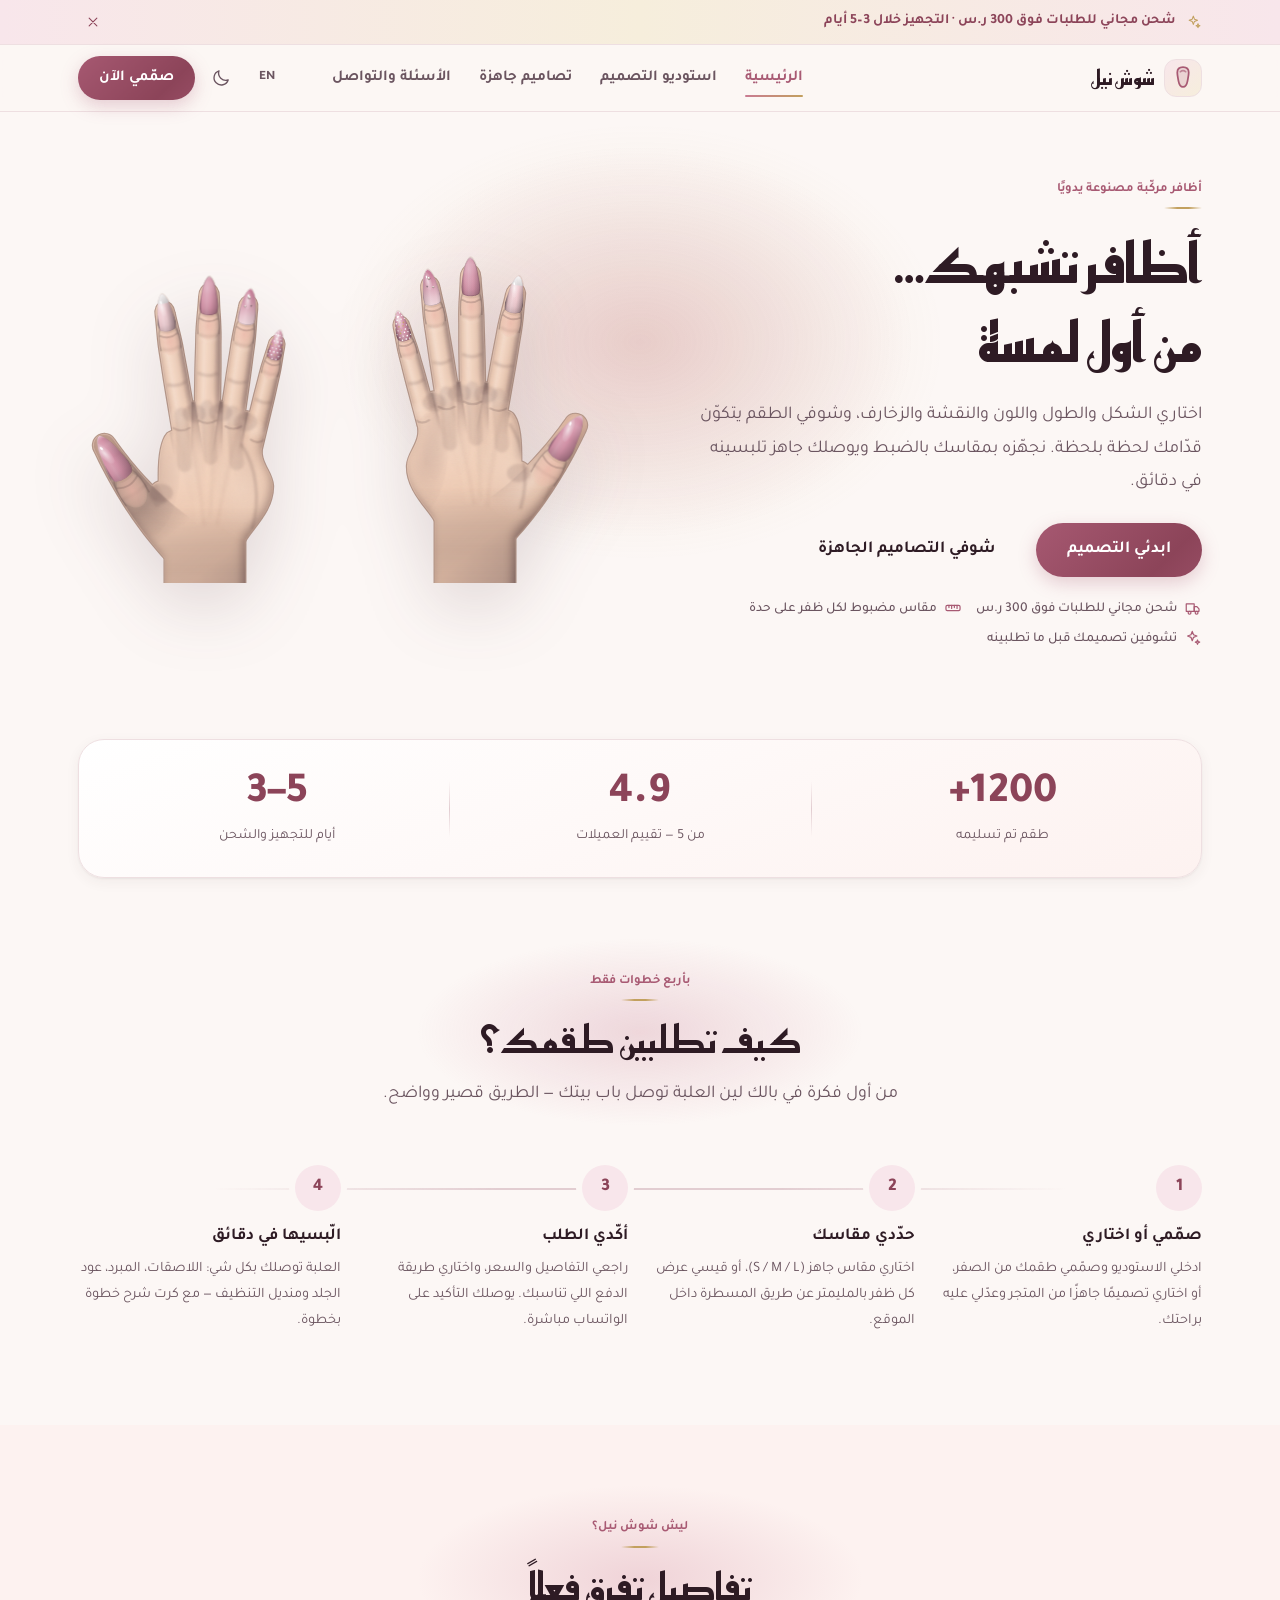
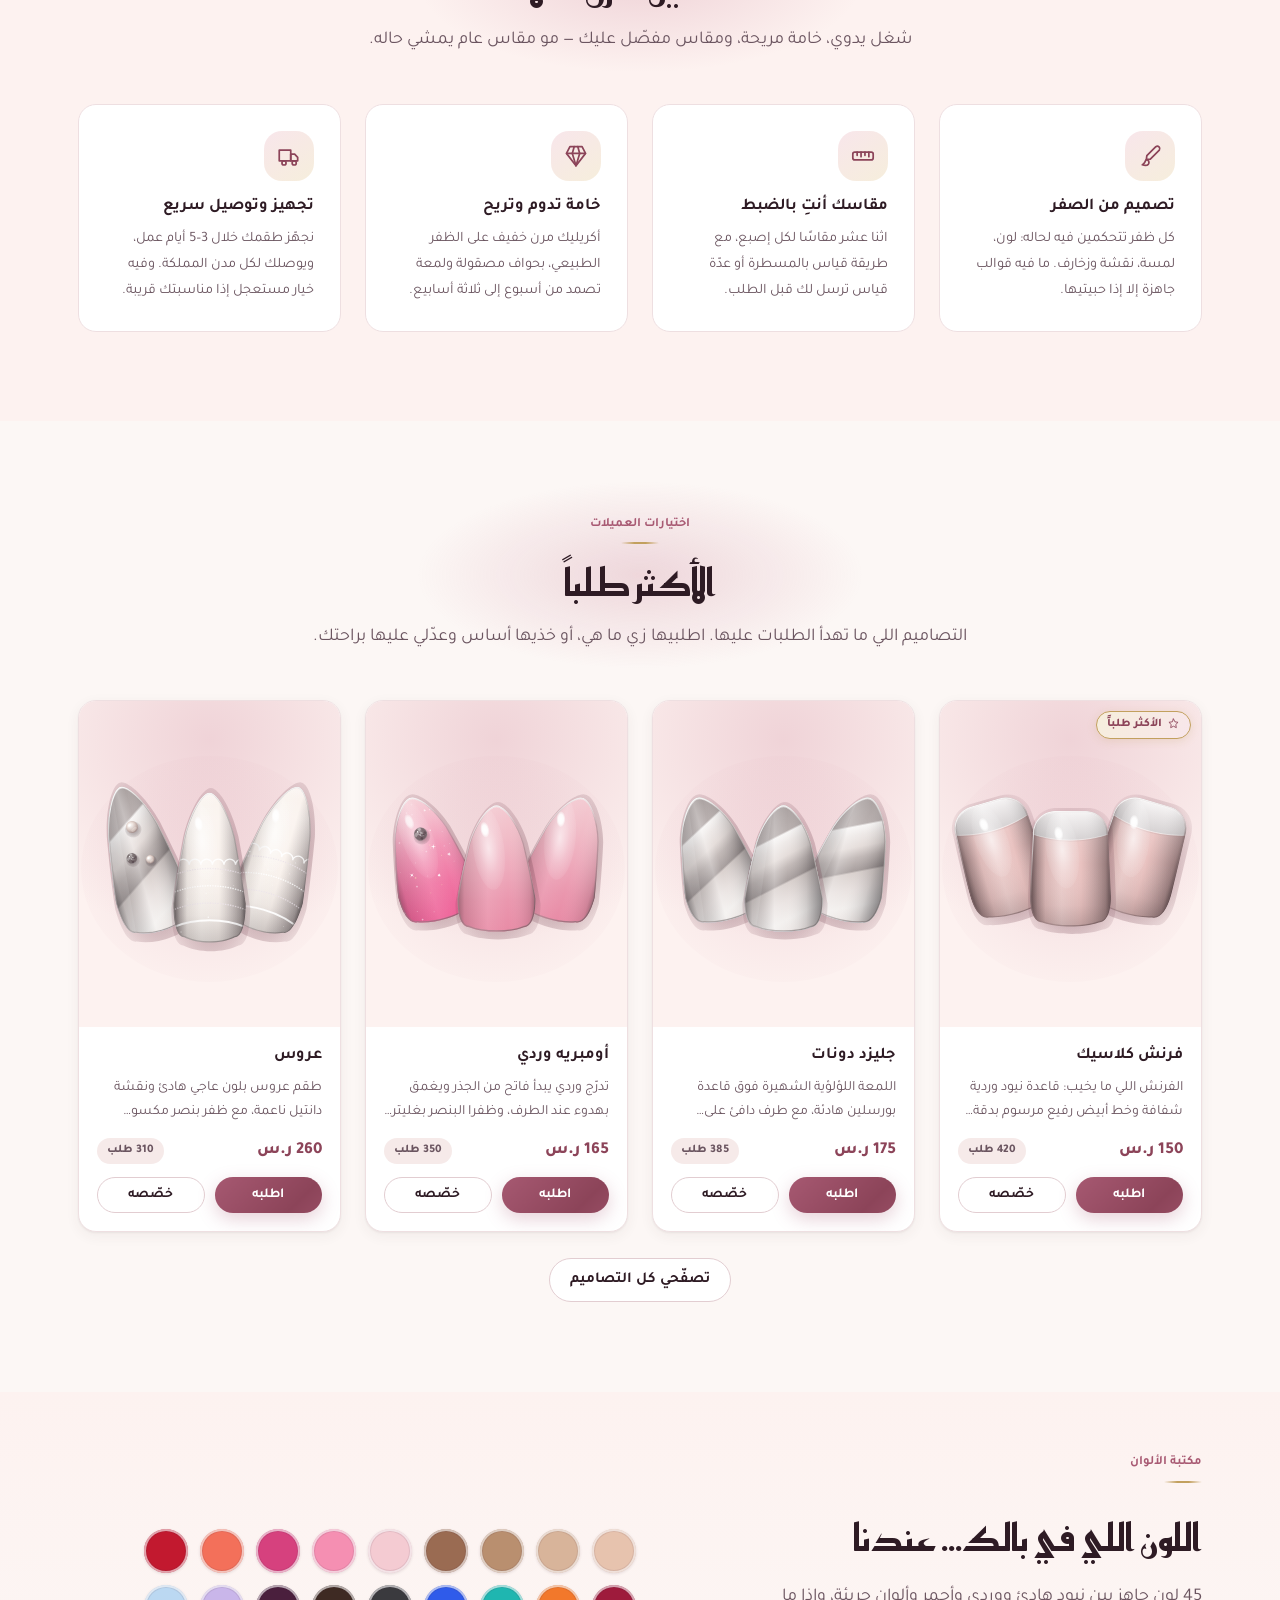
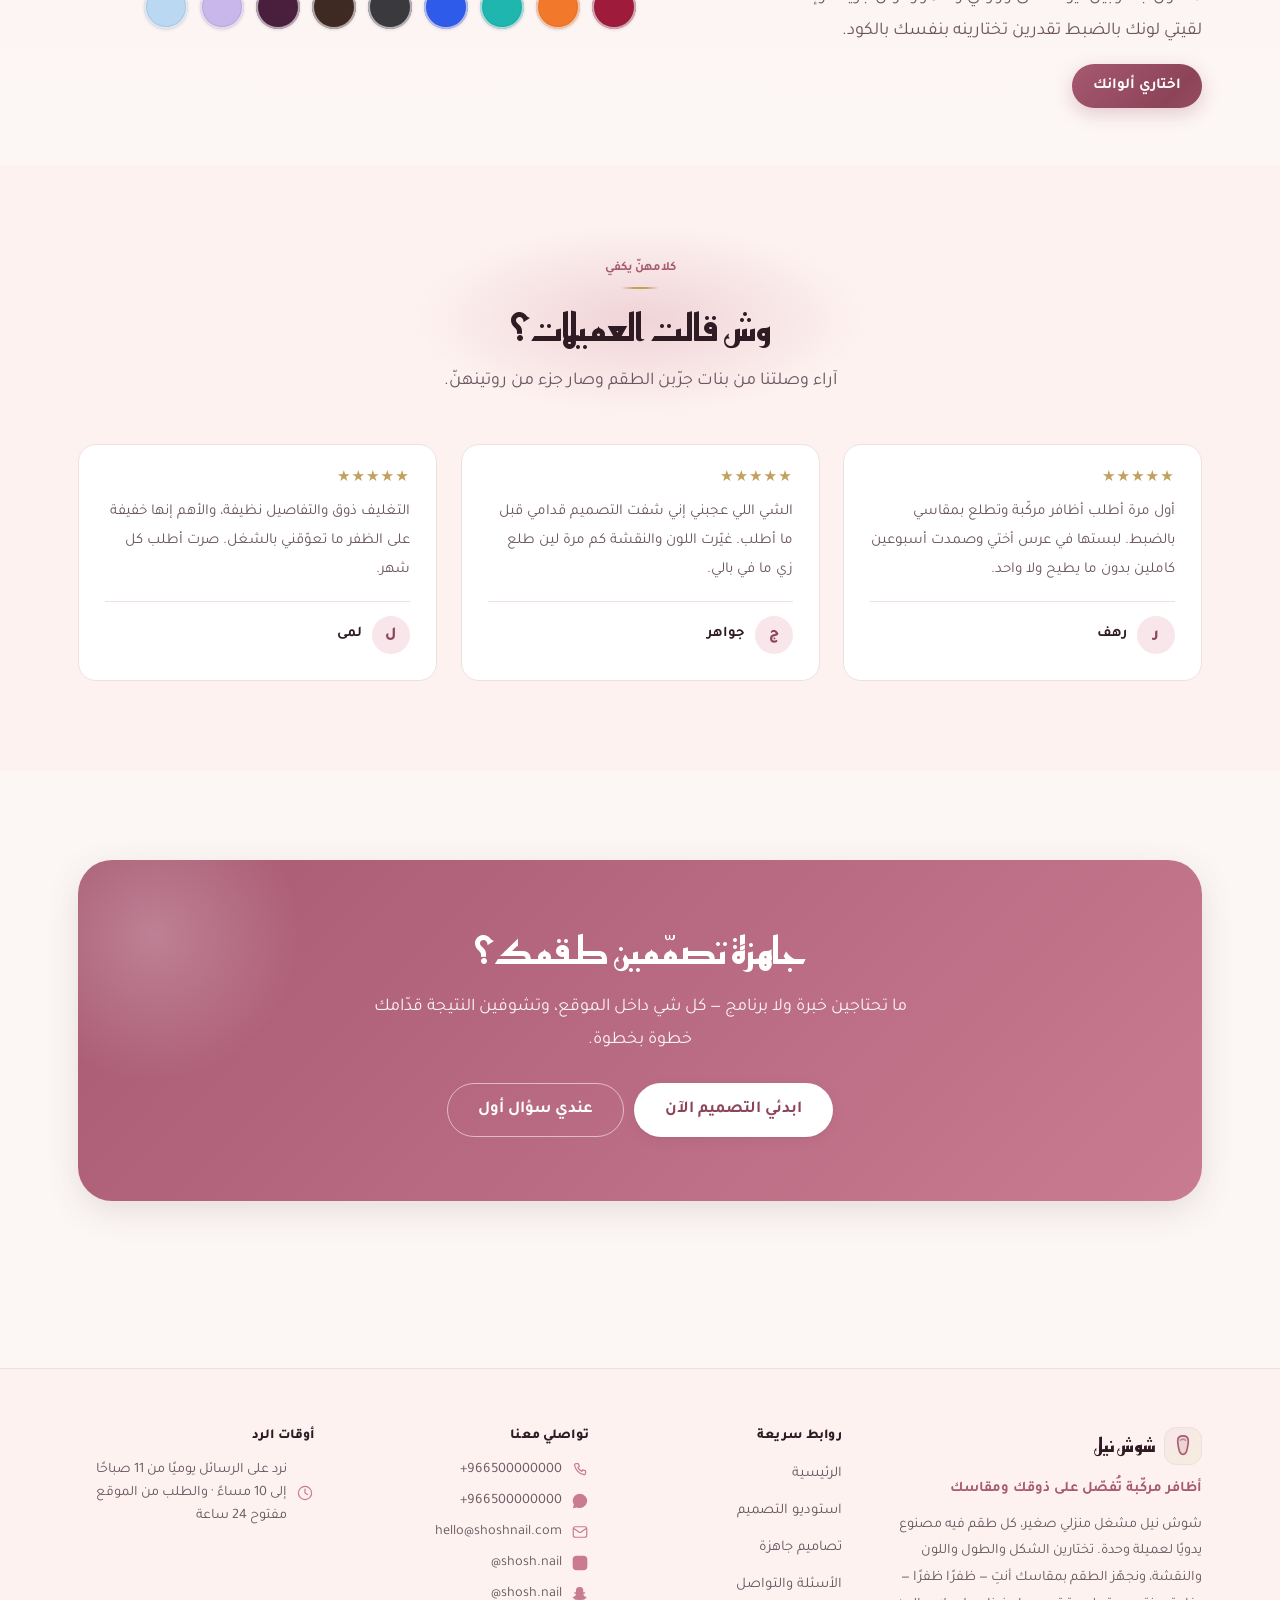
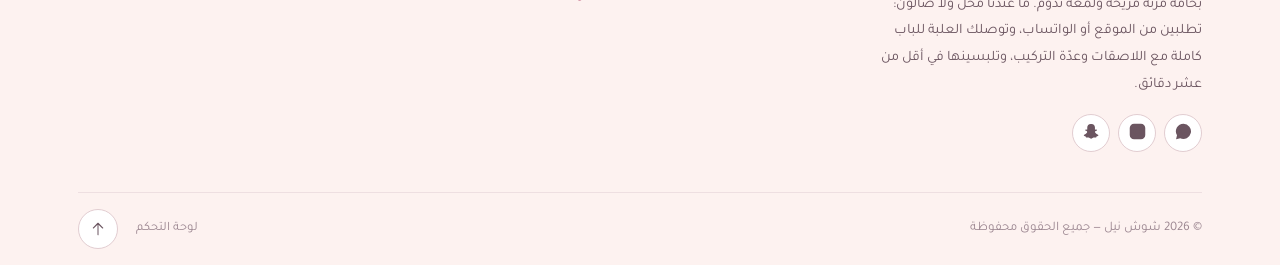
==== commit 2ab67b0a: "feat: photoreal nail rendering, real nail-art decorations, no shop address The owner's priority, in " ====
--- a/index.html
+++ b/index.html
@@ -345,6 +345,7 @@
 <script defer src="assets/js/data.js"></script>
 <script defer src="assets/js/store.js"></script>
 <script defer src="assets/js/i18n.js"></script>
+<script defer src="assets/js/nail-art.js"></script>
 <script defer src="assets/js/nail-render.js"></script>
 <script defer src="assets/js/ui.js"></script>
 <script defer src="assets/js/checkout.js"></script>
--- a/assets/css/base.css
+++ b/assets/css/base.css
@@ -128,11 +128,15 @@
   overflow-wrap:break-word;
   transition:background-color var(--dur) var(--ease), color var(--dur) var(--ease);
 }
-/* stray-wide content must never scroll the page sideways. `clip` is used
-   instead of `hidden` on purpose: `hidden` would turn <body> into a scroll
-   container and break the sticky header. Older engines simply skip this. */
+/* Belt and braces: stray-wide content must never scroll the page sideways.
+   `clip` is used instead of `hidden` on purpose: `hidden` would turn the
+   element into a scroll container and break `position:sticky` (header,
+   studio preview). `clip` clips without scrolling, so sticky still works.
+   The root needs it too — an absolutely positioned decoration that escapes
+   <body> is otherwise still counted in documentElement.scrollWidth.
+   This is the safety net only; every real overflow is fixed at its source. */
 @supports (overflow:clip){
-  body{ overflow-x:clip; }
+  html,body{ overflow-x:clip; }
 }
 
 h1,h2,h3,h4,h5,h6,p,figure,blockquote,dl,dd{ margin:0; }
@@ -140,6 +144,14 @@
 ul[class],ol[class]{ list-style:none; }
 img,picture,video,canvas,svg{ display:block; max-inline-size:100%; }
 img,video{ block-size:auto; }
+/* Inline SVG stays inside its own box: `max-inline-size` above keeps it from
+   stretching the layout, and this keeps it from painting past its viewBox.
+   The nail/hand art is exempt on purpose — it deliberately lets fingertips
+   and wrists spill out of the viewBox, and clipping it visibly chops the
+   wrists off. Measured: that spill is paint overflow only, it adds nothing to
+   documentElement.scrollWidth, so it is not what makes a page scroll
+   sideways (that was the ::before glows — see .sec-head/.glow below). */
+svg:not([class*="sn-"]){ overflow:hidden; }
 /* SN.UI.icon() output — safe both as a flex item and inside a text run */
 .ico{ display:inline-block; vertical-align:middle; flex:0 0 auto; }
 button,input,select,textarea{ font:inherit; color:inherit; margin:0; }
@@ -283,7 +295,11 @@
   inset-inline:0;
   inset-block-start:-46%;
   margin-inline:auto;
-  inline-size:min(620px,130%);
+  /* never wider than the head itself: a decoration that overhangs its
+     containing block is real scrollable overflow, and on a phone it dragged
+     the whole document ~91px sideways. The gradient fades out well before
+     its own edge, so capping at 100% is invisible. */
+  inline-size:min(620px,100%);
   block-size:260px;
   border-radius:50%;
   background:radial-gradient(closest-side,var(--glow),transparent 72%);
@@ -302,7 +318,8 @@
   inset-inline:0;
   inset-block-start:-8%;
   margin-inline:auto;
-  inline-size:min(780px,116%);
+  /* same rule as .sec-head::before — the glow may not overhang its box */
+  inline-size:min(780px,100%);
   block-size:min(560px,96%);
   border-radius:50%;
   background:
@@ -558,7 +575,10 @@
   .nav ~ .hdr-actions{ margin-inline-start:auto; }
 }
 @media (max-width:430px){
-  .hdr-cta{ display:none; }
+  /* the descendant selector is required: plain `.hdr-cta` ties with `.btn`
+     on specificity and `.btn{display:inline-flex}` is declared later, so the
+     CTA used to stay on screen and push the header row past the viewport */
+  .hdr-actions .hdr-cta{ display:none; }
   .brand-mark{ inline-size:34px; block-size:34px; }
   .hdr-actions{ gap:2px; }
 }
@@ -713,8 +733,12 @@
   .btns-stack > .btn{ inline-size:100%; }
 }
 
-/* arrows follow the writing direction; the back-to-top arrow always points up */
-[dir="rtl"] .ico-arrow,[dir="rtl"] .ico-chevron{ transform:scaleX(-1); }
+/* arrows follow the writing direction; the back-to-top arrow always points up.
+   undo/redo mirror too: "back" is the start side of the line, whichever side that is.
+   Exception — studio.css opts the charm rotate buttons (.studio-crow-acts) back out,
+   because a rotation direction is absolute and must read the same in both scripts. */
+[dir="rtl"] .ico-arrow,[dir="rtl"] .ico-chevron,
+[dir="rtl"] .ico-undo,[dir="rtl"] .ico-redo{ transform:scaleX(-1); }
 .ft-top .ico-arrow,[dir="rtl"] .ft-top .ico-arrow{ transform:rotate(-90deg); }
 
 
@@ -1036,6 +1060,7 @@
   display:inline-flex;
   align-items:center;
   gap:6px;
+  max-inline-size:100%;            /* a long label may never widen its row */
   min-block-size:36px;
   padding-block:7px;
   padding-inline:14px;
@@ -1231,16 +1256,29 @@
 /* =========================================================================
    10  TABS
    ========================================================================= */
+/* The strip is a horizontal scroller in its own right: however many tabs it
+   holds, it scrolls inside its own box and never widens the page. That needs
+   three things together — `min-inline-size:0` so it may shrink below its
+   max-content size inside a flex/grid parent, `max-inline-size:100%` so it
+   may not outgrow the parent, and `flex-wrap:nowrap` so the buttons queue up
+   instead of stacking. The tabs themselves stay unshrinkable (.tab below). */
 .tabs{
   display:flex;
+  flex-wrap:nowrap;
   align-items:center;
   gap:8px;
+  min-inline-size:0;
+  max-inline-size:100%;
   overflow-x:auto;
   overflow-y:hidden;
+  overscroll-behavior-inline:contain;
   scrollbar-width:none;
   -ms-overflow-style:none;
   -webkit-overflow-scrolling:touch;
+  scroll-snap-type:inline proximity;
   padding-block:6px;               /* room for the focus ring, not clipped */
+  padding-inline:4px;              /* same on the inline axis for the first/last tab */
+  margin-inline:-4px;              /* …pulled back out, so nothing moves */
   margin-block-end:18px;
   scroll-padding-inline:16px;
 }
@@ -1252,7 +1290,8 @@
   display:inline-flex;
   align-items:center;
   gap:6px;
-  flex:0 0 auto;
+  flex:0 0 auto;                   /* never squeezed — the strip scrolls instead */
+  scroll-snap-align:start;
   min-block-size:40px;
   padding-block:9px;
   padding-inline:16px;
@@ -1362,6 +1401,9 @@
   transition:background-color var(--dur) var(--ease), color var(--dur) var(--ease);
 }
 .acc-head:hover{ background:var(--bg-4); }
+/* the head fills .acc-item edge to edge and the item clips (overflow:hidden for
+   its rounded corners), so an outside ring is swallowed — draw this one inside. */
+.acc-head:focus-visible{ outline-offset:-2px; }
 .acc-head > span:first-child{ flex:1 1 auto; min-inline-size:0; }
 .acc-head .ico{
   flex:0 0 auto;
@@ -1858,7 +1900,12 @@
 .nail[role="button"],.nail[tabindex]{ cursor:pointer; }
 .nail[role="button"]:hover{ opacity:.88; }
 .nail:focus:not(:focus-visible){ outline:none; }
-.nail:focus-visible{ outline:2px solid var(--focus); outline-offset:2px; }
+/* SN.Nail ships every nail <g> with an inline style="cursor:pointer;outline:none"
+   so the exported SVG carries no ring. An inline declaration outranks any rule
+   here, which left the ten nail buttons with no keyboard indicator at all — the
+   one place !important is the correct tool. The export is untouched: this rule
+   lives in the stylesheet, never in the serialised markup. */
+.nail:focus-visible{ outline:2px solid var(--focus) !important; outline-offset:2px; }
 .hand-svg,.nail-svg{ inline-size:100%; block-size:auto; overflow:visible; }
 .nail-charm{ pointer-events:none; }
 
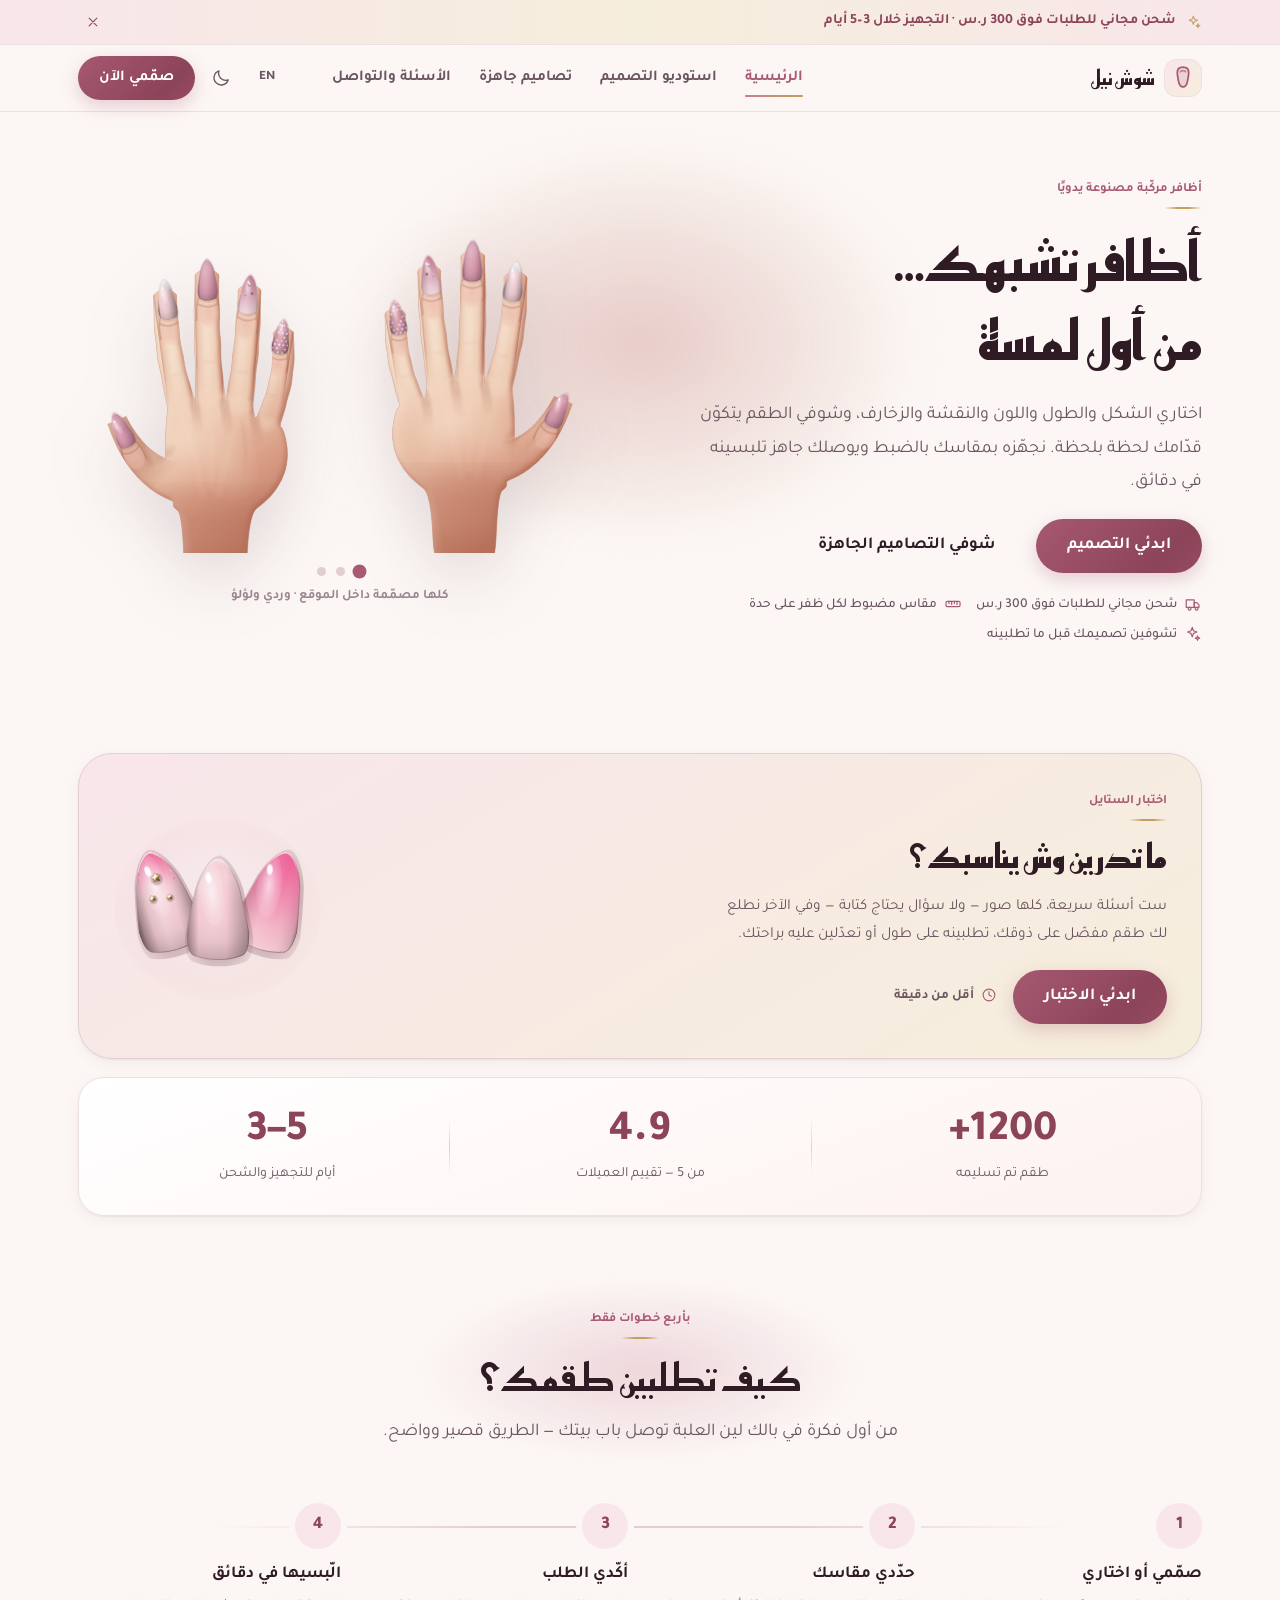
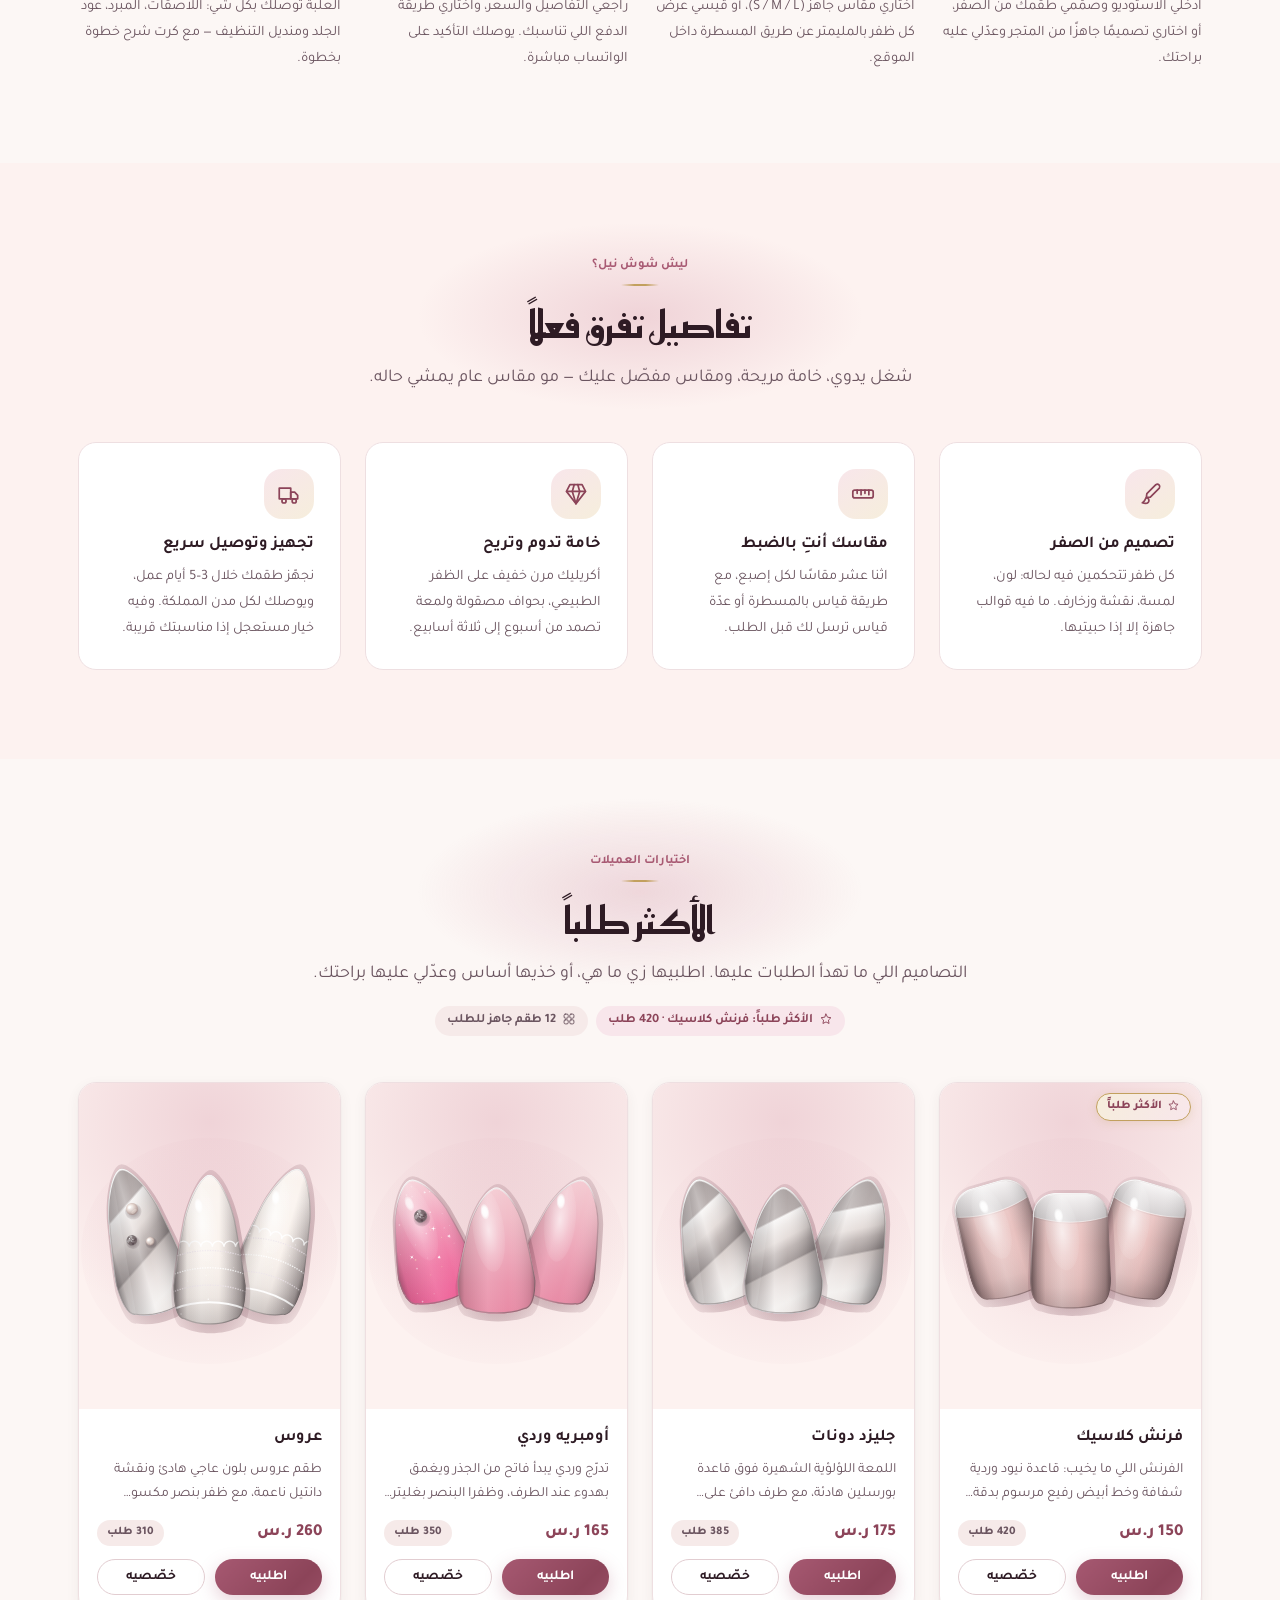
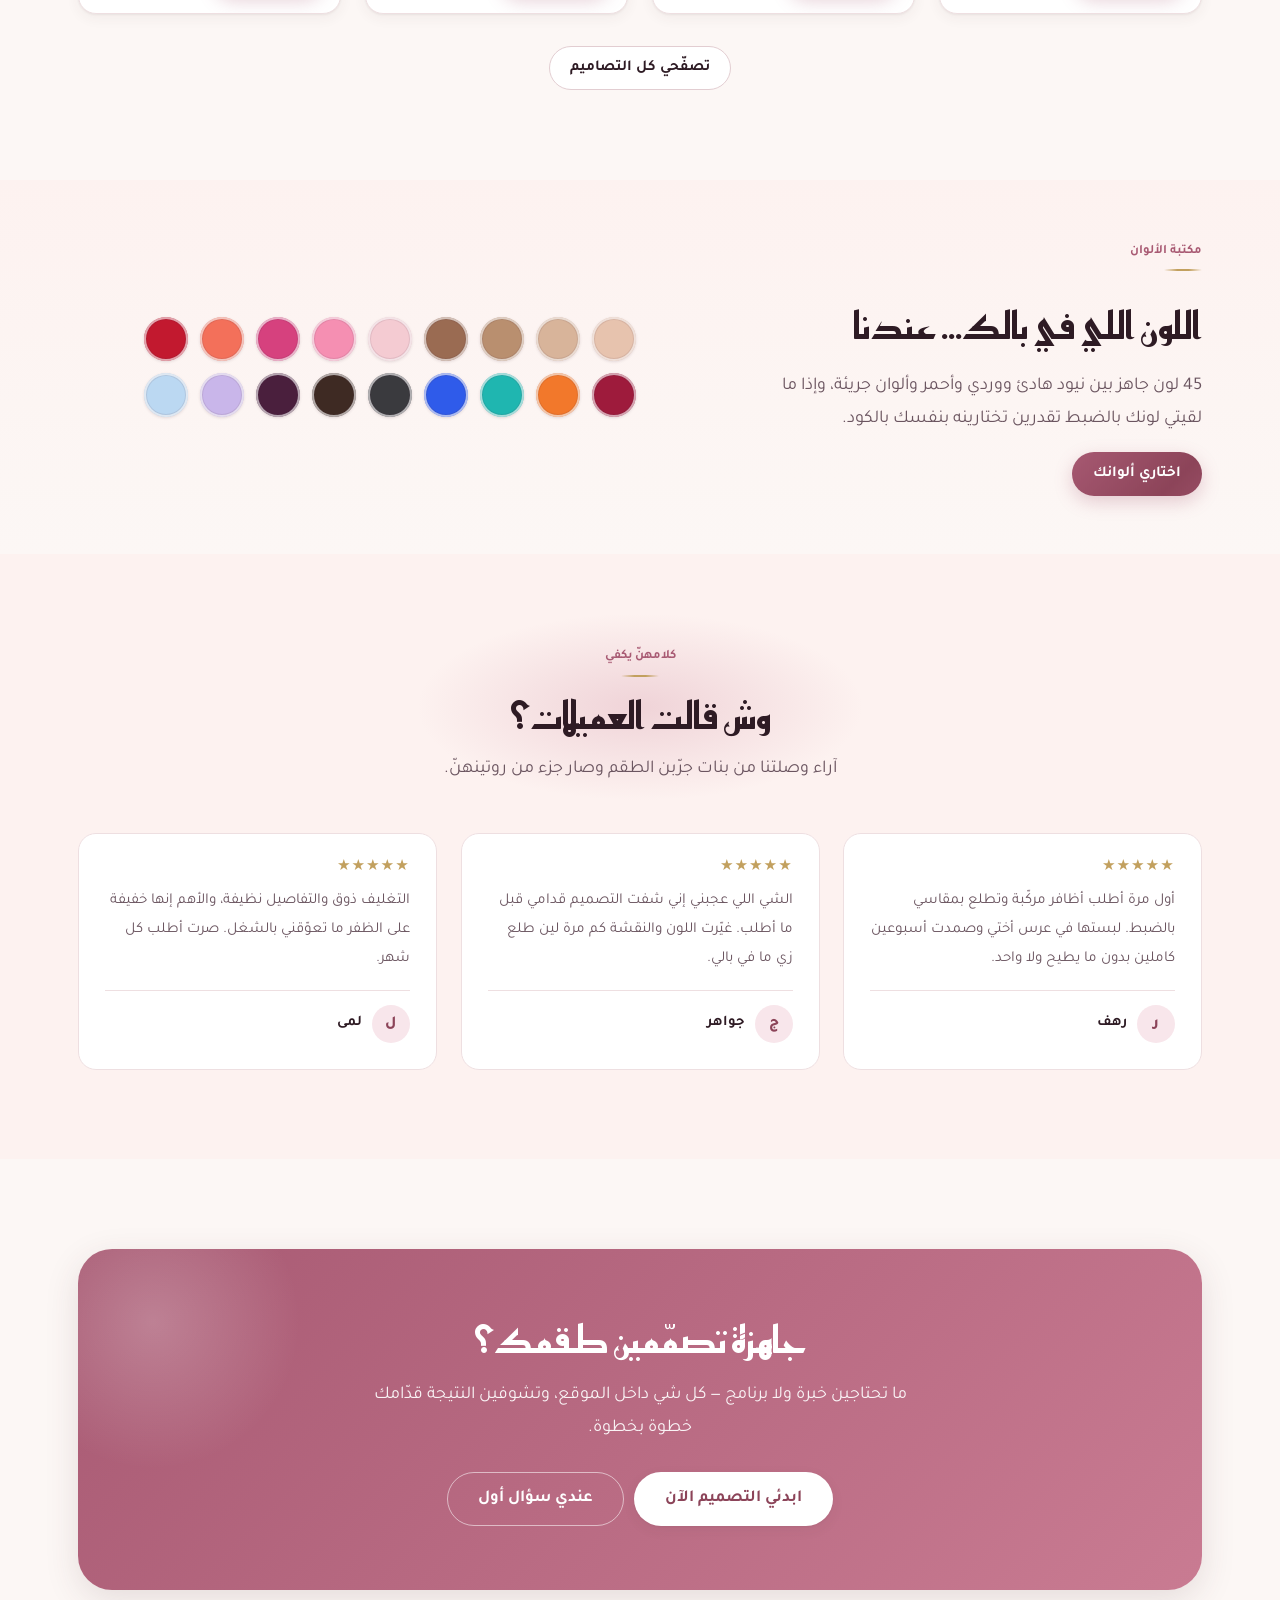
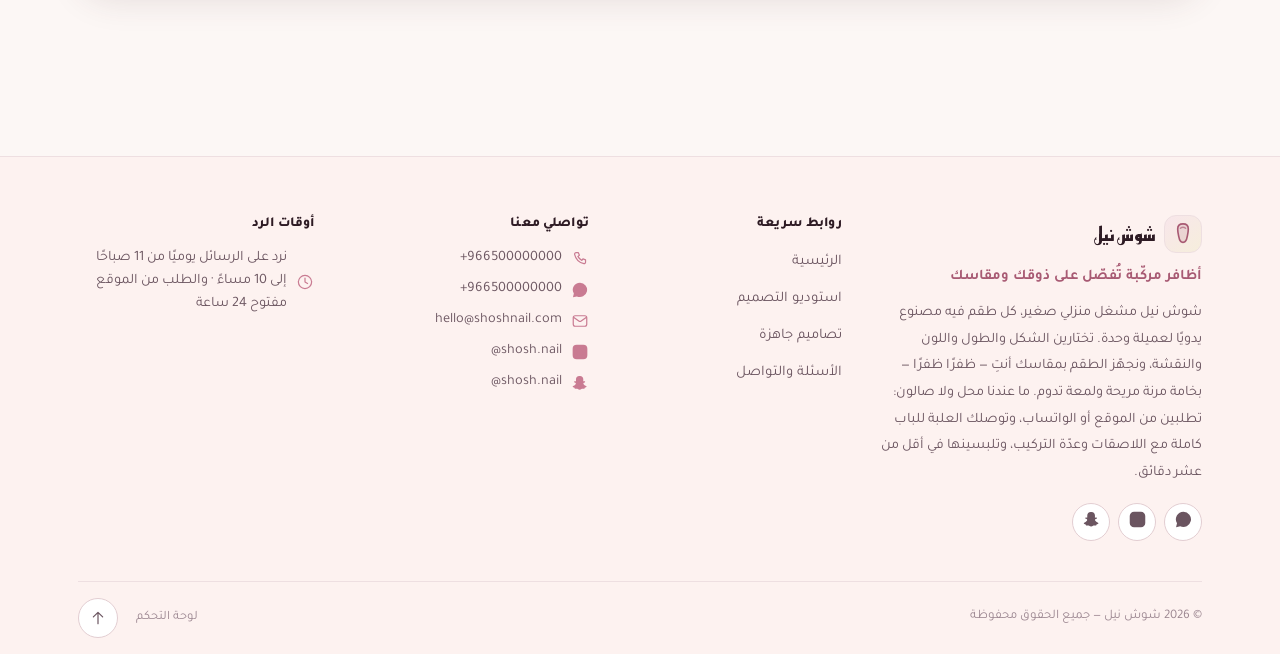
==== commit 91cd45e7: "feat: style quiz, conversion cues, and the iOS press-state fix The owner is building this for his gi" ====
--- a/index.html
+++ b/index.html
@@ -49,17 +49,29 @@
 .home-hero-in{
   display:grid;
   grid-template-columns:minmax(0,1fr);
-  gap:clamp(28px,4.5vw,54px);
-  align-items:center;
-}
+  gap:clamp(18px,3.6vw,26px);
+  align-items:center;
+}
+/* desktop: the copy stacks in one column beside a full-height hand */
 @media (min-width:900px){
-  .home-hero-in{ grid-template-columns:minmax(0,1.02fr) minmax(0,.98fr); }
-}
+  .home-hero-in{
+    grid-template-columns:minmax(0,1.02fr) minmax(0,.98fr);
+    grid-template-areas:"head art" "copy art";
+    grid-template-rows:auto auto;
+    align-content:center;
+    column-gap:clamp(28px,4.5vw,54px);
+    row-gap:18px;
+  }
+  .home-hero-head{ grid-area:head; align-self:end; }
+  .home-hero-copy{ grid-area:copy; align-self:start; }
+  .home-hero-art{ grid-area:art; align-self:center; }
+}
+.home-hero-head > * + *{ margin-block-start:14px; }
 .home-hero-copy > * + *{ margin-block-start:16px; }
-.home-hero-copy .eyebrow{ align-items:start; margin-block-end:0; }
-.home-hero-copy .h1{ max-inline-size:15ch; }
+.home-hero-head .eyebrow{ align-items:start; margin-block-end:0; }
+.home-hero-head .h1{ max-inline-size:15ch; }
 .home-hero-copy .lead{ max-inline-size:56ch; }
-.home-hero-btns{ margin-block-start:24px; }
+.home-hero-btns{ margin-block-start:20px; }
 @media (max-width:420px){
   .home-hero-btns{ flex-direction:column; align-items:stretch; }
   .home-hero-btns > .btn{ inline-size:100%; }
@@ -113,7 +125,17 @@
   min-inline-size:0;
   max-inline-size:520px;
 }
-.home-hero-stage > svg,.home-hero-stage > img{
+/* the looks are stacked in one grid cell and cross-faded, so the hero never
+   changes height as the set changes and only opacity is ever animated */
+.home-hero-deck{ display:grid; }
+.home-hero-look{
+  grid-area:1 / 1;
+  opacity:0;
+  transition:opacity .5s var(--ease);
+  pointer-events:none;
+}
+.home-hero-look.is-on{ opacity:1; }
+.home-hero-look > svg,.home-hero-stage > svg,.home-hero-stage > img{
   inline-size:100%;
   block-size:auto;
   filter:drop-shadow(0 22px 34px rgba(74,43,57,.16));
@@ -122,6 +144,36 @@
   border-radius:var(--r-lg);
   aspect-ratio:4/3;
   object-fit:cover;
+}
+
+/* the look picker under the hand: dots she can drive herself */
+.home-hero-nav{
+  display:flex;
+  align-items:center;
+  justify-content:center;
+  gap:10px;
+  margin-block-start:14px;
+}
+.home-hero-dot{
+  position:relative;
+  inline-size:9px;
+  block-size:9px;
+  padding:0;
+  border:0;
+  border-radius:50%;
+  background:var(--line-2);
+  cursor:pointer;
+  transition:background-color var(--dur-2) var(--ease), transform var(--dur-2) var(--ease-pop);
+}
+.home-hero-dot::before{ content:""; position:absolute; inset:-11px; border-radius:50%; }
+.home-hero-dot:hover{ background:var(--rose); }
+.home-hero-dot[aria-pressed="true"]{ background:var(--rose-2); transform:scale(1.55); }
+.home-hero-cap{
+  margin-block-start:10px;
+  text-align:center;
+  font-size:.82rem;
+  font-weight:700;
+  color:var(--ink-3);
 }
 @media (prefers-reduced-motion:no-preference){
   .home-float{ animation:home-float 7.5s var(--ease) infinite; }
@@ -340,6 +392,252 @@
   background:transparent;
 }
 .home-band .btn-ghost:hover{ background:rgba(255,255,255,.14); color:var(--on-rose); }
+
+/* ── the style quiz: the second front door ───────────────────────────── */
+.home-quizsec{ padding-block:clamp(6px,1.6vw,18px); }
+.home-quiz{
+  display:grid;
+  grid-template-columns:minmax(0,1fr);
+  gap:clamp(16px,3vw,34px);
+  align-items:center;
+  padding:clamp(20px,3.4vw,34px);
+  border:1px solid var(--line-2);
+  border-radius:var(--r-xl);
+  background:linear-gradient(150deg,var(--rose-soft),var(--gold-soft) 96%);
+  box-shadow:var(--sh-1);
+}
+/* desktop: the copy leads, the fan closes the band at the far end, so the
+   card fills its width instead of trailing off into empty ground */
+@media (min-width:760px){
+  .home-quiz{ grid-template-columns:minmax(0,1fr) minmax(0,210px); }
+  .home-quiz-copy{ order:1; }
+  .home-quiz-art{ order:2; }
+}
+.home-quiz-copy > * + *{ margin-block-start:12px; }
+.home-quiz-copy .eyebrow{ align-items:start; margin-block-end:0; }
+.home-quiz-copy .h2{ font-size:clamp(1.35rem,3.4vw,2.05rem); }
+.home-quiz-copy .lead{ font-size:.96rem; max-inline-size:56ch; }
+.home-quiz-btns{ margin-block-start:20px; align-items:center; gap:12px 16px; }
+.home-quiz-note{
+  display:inline-flex;
+  align-items:center;
+  gap:7px;
+  font-size:.84rem;
+  font-weight:700;
+  color:var(--ink-2);
+}
+.home-quiz-note .ico{ color:var(--rose-2); }
+/* the little fan of nails that says "this is about your nails, not a form" */
+.home-quiz-art{
+  display:grid;
+  place-items:center;
+  inline-size:min(168px,58%);
+  margin-inline:auto;
+  aspect-ratio:1/1;
+  border-radius:50%;
+  background:radial-gradient(closest-side,var(--bg-2),transparent 78%);
+}
+.home-quiz-art > svg{ inline-size:100%; block-size:100%; }
+@media (min-width:760px){
+  .home-quiz-art{ inline-size:100%; }
+}
+
+/* ── most ordered: a shop window on a phone, a grid on a desktop ─────── */
+.home-proof{
+  display:flex;
+  flex-wrap:wrap;
+  justify-content:center;
+  gap:8px;
+  margin-block-start:14px;
+}
+.home-top-rail{
+  display:flex;
+  gap:14px;
+  scroll-snap-type:x mandatory;
+  scroll-padding-inline:2px;
+  padding-inline:2px;
+  padding-block-end:6px;
+  margin-inline:-2px;
+}
+.home-top-rail > *{ flex:0 0 min(78%,286px); scroll-snap-align:center; }
+@media (min-width:700px){
+  .home-top-rail{
+    display:grid;
+    grid-template-columns:repeat(2,minmax(0,1fr));
+    gap:clamp(14px,2.2vw,24px);
+    overflow:visible;
+  }
+  .home-top-rail > *{ flex:none; }
+}
+@media (min-width:1000px){
+  .home-top-rail{ grid-template-columns:repeat(4,minmax(0,1fr)); }
+}
+@media (prefers-reduced-motion:reduce){
+  .home-top-rail{ scroll-snap-type:none; }
+  .home-hero-look{ transition:none !important; }
+}
+
+/* ═════════════════════════════════════════════════════════════════════
+   THE STYLE QUIZ (markup from SN.Quiz — assets/js/quiz.js)
+   Lives in an SN.UI.modal, so the shell owns focus, ESC and the backdrop
+   and only the inside of the dialog is styled here.
+   ═════════════════════════════════════════════════════════════════════ */
+.quiz-modal{ max-inline-size:840px; }
+.quiz{
+  display:flex;
+  flex-direction:column;
+  gap:clamp(12px,2.4vw,18px);
+  /* one steady frame: short questions do not make the dialog shrink and
+     jump under her thumb between taps */
+  min-block-size:min(58vh,430px);
+}
+
+/* the progress row: back · dots · a pad that matches the back button, so the
+   dots stay dead centre whichever way the page reads */
+.quiz-top{
+  display:grid;
+  grid-template-columns:1fr auto 1fr;
+  align-items:center;
+  gap:10px;
+}
+.quiz-back{ justify-self:start; padding-inline:10px 12px; }
+.quiz-back.is-hidden{ visibility:hidden; pointer-events:none; }
+/* base.css already mirrors .ico-chevron in RTL so it points "forward";
+   "back" is the other way in both scripts, hence one unscoped flip. */
+.quiz-back-ico{ display:inline-flex; transform:scaleX(-1); }
+.quiz-dots{ display:flex; align-items:center; gap:7px; }
+.quiz-dot{
+  inline-size:8px;
+  block-size:8px;
+  border-radius:50%;
+  background:var(--line-2);
+  transition:background-color var(--dur-2) var(--ease), transform var(--dur-2) var(--ease-pop);
+}
+.quiz-dot.is-done{ background:var(--rose); }
+.quiz-dot.is-on{ background:var(--rose-2); transform:scale(1.5); }
+
+/* a question */
+.quiz-screen{ display:flex; flex-direction:column; gap:9px; flex:1 1 auto; min-inline-size:0; }
+.quiz-eyebrow{ margin-block-end:0; }
+.quiz-q{
+  font-size:clamp(1.18rem,4.2vw,1.62rem);
+  font-weight:700;
+  line-height:1.45;
+  color:var(--ink);
+}
+.quiz-hint{ font-size:.88rem; line-height:1.75; color:var(--ink-2); max-inline-size:54ch; }
+.quiz-opts{ display:grid; gap:clamp(9px,2vw,14px); margin-block-start:6px; }
+.quiz-cols-2{ grid-template-columns:repeat(2,minmax(0,1fr)); }
+.quiz-cols-3{ grid-template-columns:repeat(3,minmax(0,1fr)); }
+@media (min-width:720px){
+  .quiz-cols-2{ grid-template-columns:repeat(4,minmax(0,1fr)); }
+  .quiz-cols-3{ grid-template-columns:repeat(6,minmax(0,1fr)); }
+}
+.quiz-opt{
+  --sn-ring-r:var(--r);
+  display:flex;
+  flex-direction:column;
+  align-items:center;
+  /* top-aligned: a label that wraps to two lines must not shove its picture
+     up out of line with the tile beside it */
+  justify-content:flex-start;
+  gap:9px;
+  padding:12px 8px 13px;
+  min-inline-size:0;
+  border:1px solid var(--line);
+  border-radius:var(--r);
+  background:var(--bg-2);
+  color:var(--ink);
+  font:inherit;
+  text-align:center;
+  cursor:pointer;
+  transition:border-color var(--dur-2) var(--ease), background-color var(--dur-2) var(--ease);
+}
+.quiz-opt:hover{ border-color:var(--rose); }
+.quiz-opt[aria-pressed="true"]{ border-color:var(--rose); background:var(--rose-soft); }
+.quiz-opt-t{ font-size:.85rem; font-weight:700; line-height:1.45; }
+.quiz-art{
+  display:grid;
+  place-items:center;
+  inline-size:100%;
+  block-size:clamp(76px,22vw,100px);
+}
+@media (min-width:720px){ .quiz-art{ block-size:116px; } }
+.quiz-art > svg{ inline-size:auto; max-inline-size:100%; block-size:100%; }
+/* one unbroken row: four circles that wrap 3 + 1 stop reading as a palette */
+.quiz-art-strip{
+  display:flex;
+  flex-wrap:nowrap;
+  align-items:center;
+  justify-content:center;
+  gap:5px;
+  padding-inline:2px;
+}
+.quiz-sw{
+  flex:0 0 auto;
+  inline-size:clamp(24px,6.6vw,32px);
+  block-size:clamp(24px,6.6vw,32px);
+  border-radius:50%;
+  box-shadow:inset 0 0 0 1px rgba(255,255,255,.5), var(--sh-1);
+}
+.quiz-art-skin{ block-size:clamp(70px,20vw,88px); }
+.quiz-skin{
+  inline-size:clamp(52px,15vw,64px);
+  block-size:clamp(52px,15vw,64px);
+  border-radius:50%;
+  box-shadow:inset 0 -7px 15px rgba(74,43,57,.18), var(--sh-1);
+}
+.quiz-ico{
+  display:grid;
+  place-items:center;
+  inline-size:60px;
+  block-size:60px;
+  border-radius:var(--r);
+  background:linear-gradient(145deg,var(--rose-soft),var(--gold-soft));
+  color:var(--rose-3);
+}
+
+/* the beat before the reveal */
+.quiz-wait{
+  align-items:center;
+  justify-content:center;
+  text-align:center;
+  gap:16px;
+  padding-block:clamp(26px,8vw,58px);
+}
+.quiz-wait-fan{ display:flex; align-items:flex-end; gap:10px; }
+.quiz-wait-n{ inline-size:32px; block-size:50px; border-radius:16px 16px 9px 9px; }
+.quiz-wait-n:nth-child(2){ block-size:64px; }
+.quiz-wait-t{ font-size:1.12rem; font-weight:700; color:var(--ink); }
+
+/* the reveal */
+.quiz-done{ position:relative; align-items:center; text-align:center; gap:8px; }
+.quiz-done > *{ position:relative; z-index:1; }
+.quiz-done > .sn-burst{ z-index:0; --sn-burst-y:38%; }
+.quiz-name{
+  font-size:clamp(1.5rem,5.6vw,2.2rem);
+  font-weight:700;
+  line-height:1.3;
+  color:var(--rose-3);
+}
+.quiz-hero{
+  inline-size:100%;
+  max-inline-size:min(600px,100%);
+  margin-inline:auto;
+  margin-block:2px 4px;
+}
+.quiz-hero > svg{
+  inline-size:100%;
+  block-size:auto;
+  filter:drop-shadow(0 16px 26px rgba(74,43,57,.15));
+}
+.quiz-blurb{ text-align:center; margin-inline:auto; }
+.quiz-picks{ display:flex; flex-wrap:wrap; justify-content:center; gap:6px; margin-block-start:2px; }
+.quiz-price{ font-size:1.3rem; font-weight:800; color:var(--rose-3); margin-block-start:4px; }
+.quiz-actions{ justify-content:center; inline-size:100%; margin-block-start:8px; }
+.quiz-actions > *{ flex:1 1 210px; justify-content:center; }
+.quiz-note{ max-inline-size:48ch; }
+.quiz-again{ margin-block-start:2px; }
 </style>
 
 <script defer src="assets/js/data.js"></script>
@@ -350,6 +648,7 @@
 <script defer src="assets/js/ui.js"></script>
 <script defer src="assets/js/checkout.js"></script>
 <script defer src="assets/js/home.js"></script>
+<script defer src="assets/js/quiz.js"></script>
 </head>
 <body data-page="home">
   <a class="skip-link" href="#main" data-i18n="a11y.skip"></a>
@@ -361,9 +660,14 @@
     <!-- ═══ 1. hero ═══════════════════════════════════════════════════ -->
     <section class="sec home-hero glow" aria-labelledby="home-hero-t">
       <div class="wrap home-hero-in">
-        <div class="home-hero-copy">
+        <div class="home-hero-head">
           <p class="eyebrow" data-i18n="home.eyebrow"></p>
           <h1 class="h1 display" id="home-hero-t"></h1>
+        </div>
+        <!-- on a phone the hands sit right under the headline: the first
+             thing she scrolls past has to be the product, not a paragraph -->
+        <div class="home-hero-art" id="home-hero-art"></div>
+        <div class="home-hero-copy">
           <p class="lead" id="home-hero-sub"></p>
           <div class="btns home-hero-btns">
             <a class="btn btn-pri btn-lg" href="design.html" id="home-hero-cta"></a>
@@ -371,7 +675,27 @@
           </div>
           <ul class="home-notes" id="home-hero-notes"></ul>
         </div>
-        <div class="home-hero-art" id="home-hero-art"></div>
+      </div>
+    </section>
+
+    <!-- ═══ 1b. the style quiz — the second front door ════════════════ -->
+    <section class="sec-sm home-quizsec" aria-labelledby="home-quiz-t">
+      <div class="wrap">
+        <div class="home-quiz" id="home-quiz">
+          <div class="home-quiz-art" id="home-quiz-art" aria-hidden="true"></div>
+          <div class="home-quiz-copy">
+            <p class="eyebrow" data-i18n="quiz.cardEyebrow"></p>
+            <h2 class="h2 display" id="home-quiz-t" data-i18n="quiz.cardTitle"></h2>
+            <p class="lead" data-i18n="quiz.cardText"></p>
+            <div class="btns home-quiz-btns">
+              <!-- a real href, so the quiz is shareable straight from a bio
+                   link; home.js intercepts the click to open it in place -->
+              <a class="btn btn-pri btn-lg" href="#quiz" id="home-quiz-cta"
+                 data-i18n="quiz.cardCta"></a>
+              <span class="home-quiz-note" id="home-quiz-note"></span>
+            </div>
+          </div>
+        </div>
       </div>
     </section>
 
@@ -414,8 +738,9 @@
           <p class="eyebrow" data-i18n="home.topEyebrow"></p>
           <h2 class="h2 display" id="home-top-t" data-i18n="home.topTitle"></h2>
           <p class="lead" data-i18n="home.topSub"></p>
-        </div>
-        <div class="grid-4" id="home-top"></div>
+          <p class="home-proof" id="home-proof"></p>
+        </div>
+        <div class="home-top-rail scroll-x" id="home-top"></div>
         <p class="center mt-3">
           <a class="btn btn-line" href="shop.html" data-i18n="home.topAll"></a>
         </p>
--- a/assets/css/base.css
+++ b/assets/css/base.css
@@ -13,7 +13,10 @@
    * State hooks are duplicated defensively: a component reacts to its spec class
      (.tab-on), to .is-on, and to the matching ARIA attribute, so page agents can
      use whichever they wired up.
-   * Motion is <= 240ms and fully removed under prefers-reduced-motion.
+   * Motion: transitions are <= --dur-2 (220ms); the longer --dur-3 is for
+     one-shot animations only. Section 20 is the whole motion system and the
+     only place timings are defined; section 22 removes every last one of them
+     under prefers-reduced-motion.
 
    Table of contents
    -----------------
@@ -37,8 +40,9 @@
    17  Nail SVG hooks
    18  Utilities
    19  Scrollbars & selection
-   20  Print
-   21  Reduced motion
+   20  Motion system  (tokens · press · the pick · entrances · payoff · skeletons)
+   21  Print
+   22  Reduced motion
    ========================================================================= */
 
 
@@ -78,7 +82,24 @@
   --glow-2:rgba(194,160,94,.16);        /* gold companion glow               */
   --thumb:#FFFFFF;                      /* switch / range knob               */
   --focus:var(--rose);
-  --dur:.22s;
+
+  /* ---- motion tokens — the whole site's timing lives here (see section 20)
+     Three durations, three easings, one stagger step. Nothing anywhere else
+     may invent its own number; if a moment needs different timing it picks a
+     different token. --dur stays as the historical alias of --dur-2 so every
+     rule written before the motion system keeps working unchanged.          */
+  --dur-1:.12s;      /* press / release — has to read as instant             */
+  --dur-2:.22s;      /* the default: hover, colour, border, open/close       */
+  --dur-3:.42s;      /* one-shot animations only: entrances, the pick        */
+  --dur:var(--dur-2);
+  /* --ease (standard) is declared in the spec block above                   */
+  --ease-out:cubic-bezier(.16,.86,.42,1);   /* decelerate — things arriving  */
+  --ease-pop:cubic-bezier(.34,1.42,.5,1);   /* gentle overshoot — selections */
+  --stagger:44ms;                            /* one step of a staggered list */
+  --halo:rgba(201,123,146,.30);              /* rose bloom behind a choice   */
+  --halo-2:rgba(194,160,94,.34);             /* gold companion, celebrations */
+  --sheen:rgba(255,255,255,.66);             /* skeleton shimmer highlight   */
+  --shine:rgba(194,160,94,.26);              /* the one luxury sweep of light*/
   /* readable text colours for the soft status grounds (>=4.5:1 both themes) */
   --ok-ink:#2A6F52; --warn-ink:#7A5410; --err-ink:#9B3A36;
 }
@@ -90,6 +111,10 @@
   --glow-2:rgba(217,188,126,.10);
   --thumb:#F6EDF0;
   --ok-ink:#7FD3AE; --warn-ink:#E7BE72; --err-ink:#F0938D;
+  --halo:rgba(226,155,176,.26);
+  --halo-2:rgba(217,188,126,.28);
+  --sheen:rgba(255,255,255,.10);
+  --shine:rgba(255,255,255,.11);
   /* the spec shadows are tuned for the light ground; deepen them on dark     */
   --sh-1:0 1px 2px rgba(0,0,0,.34),0 4px 14px rgba(0,0,0,.28);
   --sh-2:0 10px 34px rgba(0,0,0,.46);
@@ -548,10 +573,10 @@
     opacity:0;
     overflow:hidden;
     visibility:hidden;
-    transition:max-block-size .24s var(--ease),
-               opacity .18s var(--ease),
-               padding-block .24s var(--ease),
-               visibility 0s linear .24s;
+    transition:max-block-size var(--dur-2) var(--ease-out),
+               opacity var(--dur-2) var(--ease),
+               padding-block var(--dur-2) var(--ease-out),
+               visibility 0s linear var(--dur-2);
   }
   #sn-header.nav-open .nav{
     max-block-size:min(70vh,460px);
@@ -559,9 +584,9 @@
     visibility:visible;
     overflow-y:auto;
     padding-block:10px 14px;
-    transition:max-block-size .24s var(--ease),
-               opacity .18s var(--ease) .04s,
-               padding-block .24s var(--ease),
+    transition:max-block-size var(--dur-2) var(--ease-out),
+               opacity var(--dur-2) var(--ease),
+               padding-block var(--dur-2) var(--ease-out),
                visibility 0s linear 0s;
   }
   .nav-a{
@@ -633,7 +658,7 @@
   color:var(--on-rose);
   border-color:transparent;
   box-shadow:0 6px 18px rgba(168,90,115,.28);
-  transition:background-position .3s var(--ease),
+  transition:background-position calc(var(--dur-2) * 1.4) var(--ease),
              box-shadow var(--dur) var(--ease),
              transform var(--dur) var(--ease),
              opacity var(--dur) var(--ease);
@@ -1532,7 +1557,7 @@
   border:2px solid var(--line-2);
   border-block-start-color:var(--rose-2);
   border-radius:50%;
-  animation:sn-spin .72s linear infinite;
+  animation:sn-spin calc(var(--dur-3) * 1.7) linear infinite;
   vertical-align:middle;
 }
 .spinner-lg{ inline-size:38px; block-size:38px; border-width:3px; }
@@ -1552,7 +1577,7 @@
   inline-size:0%;
   border-radius:var(--r-full);
   background:linear-gradient(90deg,var(--rose),var(--gold));
-  transition:inline-size .3s var(--ease);
+  transition:inline-size var(--dur-3) var(--ease-out);
 }
 
 .note{
@@ -1619,7 +1644,7 @@
   font-weight:700;
   line-height:1.55;
   pointer-events:auto;
-  animation:sn-toast-in .26s var(--ease) both;
+  animation:sn-toast-in var(--dur-3) var(--ease-out) both;
 }
 .toast-ico{ display:inline-flex; flex:0 0 auto; color:var(--rose-2); }
 .toast-txt{ flex:1 1 auto; min-inline-size:0; }
@@ -1636,10 +1661,10 @@
 .toast-err .toast-ico,.toast.is-err .toast-ico{ color:var(--err-ink); }
 .toast-info .toast-ico,.toast.is-info .toast-ico{ color:var(--rose-3); }
 .toast-ok .toast-x,.toast-err .toast-x,.toast-info .toast-x{ color:inherit; opacity:.7; }
-.toast.is-out{ animation:sn-toast-out .2s var(--ease) both; }
+.toast.is-out{ animation:sn-toast-out var(--dur-2) var(--ease) both; }
 
 @keyframes sn-toast-in{
-  from{ opacity:0; transform:translateY(14px) scale(.98); }
+  from{ opacity:0; transform:translateY(16px) scale(.96); }
   to{ opacity:1; transform:none; }
 }
 @keyframes sn-toast-out{
@@ -1664,7 +1689,7 @@
   -webkit-backdrop-filter:blur(6px);
   backdrop-filter:blur(6px);
   overflow:auto;
-  animation:sn-fade .2s var(--ease) both;
+  animation:sn-fade var(--dur-2) var(--ease-out) both;
 }
 .modal{
   position:relative;
@@ -1679,7 +1704,7 @@
   border-radius:var(--r-lg);
   box-shadow:var(--sh-3);
   overflow:hidden;
-  animation:sn-pop .24s var(--ease) both;
+  animation:sn-pop var(--dur-2) var(--ease-out) both;
 }
 @supports (max-block-size:88dvh){ .modal{ max-block-size:88dvh; } }
 .modal:focus{ outline:none; }
@@ -1754,7 +1779,7 @@
     border-end-end-radius:0;
     border-block-end:0;
     padding-block-start:10px;
-    animation:sn-sheet-up .26s var(--ease) both;
+    animation:sn-sheet-up var(--dur-3) var(--ease-out) both;
   }
   @supports (max-block-size:92dvh){
     .modal-back.is-sheet .modal,.modal.sheet{ max-block-size:92dvh; }
@@ -1780,11 +1805,13 @@
 
 @keyframes sn-fade{ from{ opacity:0; } to{ opacity:1; } }
 @keyframes sn-pop{
-  from{ opacity:0; transform:translateY(10px) scale(.985); }
+  from{ opacity:0; transform:translateY(12px) scale(.97); }
   to{ opacity:1; transform:none; }
 }
+/* a bottom sheet comes up from off the bottom of the phone, the way every
+   native one does — anything less reads as a box that blinked into place */
 @keyframes sn-sheet-up{
-  from{ opacity:.4; transform:translateY(26px); }
+  from{ opacity:.5; transform:translateY(100%); }
   to{ opacity:1; transform:none; }
 }
 
@@ -1993,7 +2020,563 @@
 
 
 /* =========================================================================
-   20  PRINT  — the owner prints orders, so the shell and every control goes
+   20  MOTION SYSTEM
+   -------------------------------------------------------------------------
+   Choosing a colour, a shape, a charm is the core verb of this site, so a tap
+   has to feel like picking something up — not like ticking a box. Everything
+   below is built out of the six motion tokens declared in section 00 and
+   nothing else.
+
+     --dur-1 .12s   press / release. Instant, or it feels laggy.
+     --dur-2 .22s   the default state change (this is the old --dur).
+     --dur-3 .42s   ONE-SHOT animations only — entrances and the pick
+                    flourish. Transitions stay <= --dur-2 per SPEC §14.
+     --ease         standard, for anything reversible (hover, open/close)
+     --ease-out     decelerate, for anything arriving on screen
+     --ease-pop     one gentle overshoot, reserved for "I chose this"
+     --stagger 44ms one step of a staggered reveal
+
+   Public classes other files may use
+   ---------------------------------
+     .sn-pickable          any custom option element (a card picker, a tile).
+                           Gets press feedback, a phone-sized tap target and
+                           the pick flourish when it also carries .is-on /
+                           aria-pressed / aria-selected / aria-checked / .sn-picked.
+                           Tune the ring's corner with --sn-ring-r, and how
+                           far it springs with --sn-from / --sn-over.
+     .sn-pick-keep         variant: the drawn ring stays after the flourish
+                           (that is what .swatch does — a colour circle needs a
+                           permanent ring). Default is a ring that draws, blooms
+                           and clears, leaving the component's own selected
+                           styling to hold the state.
+     .sn-stagger           put on a CONTAINER: its direct children rise into
+                           place one after another. Tune with --stagger and
+                           --sn-rise on the container.
+     .sn-in / .sn-in-pop   one-shot entrance for a single element that was just
+                           inserted (rise / scale-pop).
+     .sn-reveal + .is-in   scroll reveal. Ships hidden; JS adds .is-in when the
+                           element enters the viewport, and may set
+                           style.transitionDelay for its own stagger.
+     .sn-pulse             the small win: a charm placed, a design saved.
+     .sn-glow              soft rose bloom for a number that just changed.
+     .sn-burst             THE payoff — a gold + rose sparkle burst, 1s, self
+                           clearing. Markup:
+                             <div class="sn-burst" aria-hidden="true">
+                               <i></i> x12
+                             </div>
+                           inside a position:relative host. Origin can be moved
+                           with --sn-burst-x / --sn-burst-y (default 50%/50%).
+     .sn-shine             one slow luxury sweep across a panel (adds
+                           overflow:hidden to its host).
+     .sk .sk-line .sk-title .sk-text .sk-media .sk-card .sk-swatch .sk-chip
+                           loading skeletons, so nothing ever pops in blank.
+
+   Performance rules kept here: animate transform and opacity; the only
+   exceptions are the pick ring (clip-path + box-shadow on one small
+   pseudo-element, once per tap) and the skeleton sheen (a translated
+   gradient). Nothing loops except a skeleton, which is removed with its
+   content. Every animation below is switched off in section 22.
+   ========================================================================= */
+
+/* -------------------------------------------------------------------------
+   20.1  KEYFRAMES
+   ------------------------------------------------------------------------- */
+
+/* the picked element itself: pressed down, then springs back PAST its size
+   and settles. The overshoot is an explicit keyframe rather than a spring
+   easing, because a spring's overshoot is a fraction of the distance
+   travelled — over the few percent a picker moves it would be invisible. */
+@keyframes sn-settle{
+  0%{ transform:scale(var(--sn-from,.86)); }
+  52%{ transform:scale(var(--sn-over,1.07)); }
+  100%{ transform:scale(1); }
+}
+/* the ring: wipes into being from the top, then blooms a halo and clears.
+   Negative clip insets keep the halo outside the clip while the ring draws. */
+@keyframes sn-ring{
+  0%{   clip-path:inset(-22px -22px calc(100% + 22px) -22px);
+        box-shadow:0 0 0 0 var(--halo); border-color:var(--rose); }
+  55%{  clip-path:inset(-22px);
+        box-shadow:0 0 0 0 var(--halo); border-color:var(--rose); }
+  100%{ clip-path:inset(-22px);
+        box-shadow:0 0 13px 7px transparent; border-color:transparent; }
+}
+/* same, for a ring that has to stay (colour swatches) */
+@keyframes sn-ring-keep{
+  0%{   clip-path:inset(-22px -22px calc(100% + 22px) -22px);
+        box-shadow:0 0 0 0 var(--halo); }
+  55%{  clip-path:inset(-22px);
+        box-shadow:0 0 0 0 var(--halo); }
+  100%{ clip-path:inset(-22px);
+        box-shadow:0 0 13px 7px transparent; }
+}
+/* the tick stamping itself into a chosen swatch */
+@keyframes sn-tick{
+  from{ opacity:0; transform:scale(.3); }
+  to{ opacity:1; transform:scale(1); }
+}
+/* entrances */
+@keyframes sn-rise{
+  from{ opacity:0; transform:translateY(var(--sn-rise,14px)); }
+  to{ opacity:1; transform:none; }
+}
+@keyframes sn-pop-in{
+  from{ opacity:0; transform:scale(.9); }
+  to{ opacity:1; transform:none; }
+}
+@keyframes sn-underline{
+  from{ transform:scaleX(0); }
+  to{ transform:scaleX(1); }
+}
+/* small wins */
+@keyframes sn-pulse{
+  0%{ transform:scale(1); }
+  34%{ transform:scale(1.08); }
+  100%{ transform:scale(1); }
+}
+@keyframes sn-glow{
+  0%{ box-shadow:0 0 0 0 var(--halo); }
+  100%{ box-shadow:0 0 0 14px transparent; }
+}
+/* the payoff */
+@keyframes sn-burst-life{
+  0%,99%{ visibility:visible; }
+  100%{ visibility:hidden; }
+}
+@keyframes sn-burst-bloom{
+  0%{ opacity:0; transform:scale(.25); }
+  22%{ opacity:.72; }
+  100%{ opacity:0; transform:scale(2.4); }
+}
+@keyframes sn-burst-ring{
+  0%{ opacity:0; transform:scale(.2); }
+  18%{ opacity:.8; }
+  100%{ opacity:0; transform:scale(1.9); }
+}
+@keyframes sn-spark{
+  0%{   opacity:0; transform:rotate(var(--a,0deg)) translateY(0) scale(.15); }
+  16%{  opacity:1; }
+  36%{  opacity:1; transform:rotate(var(--a,0deg)) translateY(calc(var(--d,60px) * -.46)) scale(1.12); }
+  72%{  opacity:.9; }
+  100%{ opacity:0; transform:rotate(var(--a,0deg)) translateY(calc(var(--d,60px) * -1)) scale(.4); }
+}
+@keyframes sn-shine{
+  from{ transform:translateX(-130%) skewX(-14deg); }
+  to{ transform:translateX(330%) skewX(-14deg); }
+}
+@keyframes sn-shine-rtl{
+  from{ transform:translateX(130%) skewX(14deg); }
+  to{ transform:translateX(-330%) skewX(14deg); }
+}
+/* skeleton sheen — transform only, so it costs a phone nothing */
+@keyframes sn-sheen{
+  from{ transform:translateX(-100%); }
+  to{ transform:translateX(220%); }
+}
+
+
+/* -------------------------------------------------------------------------
+   20.2  PRESS FEEDBACK + PHONE-SIZED TAP TARGETS
+   A press must answer with a transform, never colour alone, and it must
+   answer in --dur-1. The release is allowed to be slower — that is what
+   makes it feel like a physical button coming back up.
+
+   NOTE for the JS owners: iOS Safari only applies :active to elements once
+   the document has a touch listener. One line in ui.js buys every press
+   state on this site:  document.addEventListener('touchstart',function(){},
+   {passive:true});
+   ------------------------------------------------------------------------- */
+.btn:active,.btn-pri:active,.btn-soft:active,.btn-line:active,.btn-ghost:active,
+.btn-danger:active,.btn-danger-line:active{
+  transform:translateY(1px) scale(.982);
+}
+.btn-lg:active{ transform:translateY(1px) scale(.99); }
+.icon-btn:active{ transform:scale(.9); }
+.chip:active,.tab:active{ transform:scale(.94); }
+.swatch:active{ transform:scale(.9); }
+.card:active{ transform:translateY(-1px) scale(.995); }
+a.card:active,.card:has(> .card-link:active){ transform:translateY(-1px) scale(.995); }
+.nav-a:active,.ft-a:active,.acc-head:active,.link:active{ transform:scale(.98); }
+.brand:active{ transform:scale(.97); }
+.check-card:active,.sn-pickable:active{ transform:scale(.978); }
+.range:active::-webkit-slider-thumb{ transform:scale(1.22); }
+.toast:active{ transform:scale(.99); }
+.nail[role="button"]:active{ opacity:.7; }
+
+/* every one of those has to snap down and ease back up */
+.btn,.icon-btn,.chip,.tab,.swatch,.card,.nav-a,.brand,.acc-head,
+.check-card,.sn-pickable,.link,.toast{
+  transition-timing-function:var(--ease);
+}
+.btn:active,.icon-btn:active,.chip:active,.tab:active,.swatch:active,
+.card:active,.nav-a:active,.brand:active,.acc-head:active,
+.check-card:active,.sn-pickable:active,.link:active,.nail:active{
+  transition-duration:var(--dur-1);
+}
+.brand{ transition:opacity var(--dur-2) var(--ease), transform var(--dur-2) var(--ease); }
+.nav-a,.ft-a,.acc-head,.link,.check-card,.sn-pickable{
+  transition-property:background-color,color,border-color,box-shadow,transform,opacity;
+  transition-duration:var(--dur-2);
+}
+
+/* Tap targets. The ring pseudo doubles as the hit area: it is part of the
+   element for hit testing, so a 36px chip answers to a 46px thumb without a
+   single pixel of layout moving. */
+.swatch,.chip,.tab,.icon-btn,.btn-sm,.sn-pickable,.check-card{ position:relative; }
+.swatch::before,.chip::before,.tab::before,.check-card::before,
+.icon-btn::before,.btn-sm::before,.sn-pickable::before{
+  content:"";
+  position:absolute;
+  inset:-4px;
+  border:2px solid transparent;
+  border-radius:inherit;
+  pointer-events:auto;                 /* deliberate: this IS the tap target */
+}
+/* a rectangular picker needs its ring radius spelled out: `inherit` on a box
+   that is 4px bigger draws a corner slightly tighter than the card's own */
+.sn-pickable::before,.check-card::before{ border-radius:var(--sn-ring-r,var(--r)); }
+/* a .check-card wraps a real checkbox and is already thumb-sized: its pseudo
+   is a ring only, never a lid over the control */
+.check-card::before{ pointer-events:none; }
+/* plain buttons want the hit area, never a ring */
+.icon-btn::before,.btn-sm::before{ border-width:0; }
+/* 40px -> 44px, and the header's own 2px gap is exactly respected, so two
+   neighbouring icon buttons still can never steal each other's taps */
+.icon-btn::before{ inset:-2px; }
+.icon-btn-sm::before{ inset:-4px; }
+@media (pointer:coarse){
+  .swatch::before,.chip::before,.tab::before,
+  .check-card::before,.btn-sm::before,.sn-pickable::before{ inset:-5px; }
+  .toast-x::before,.announce-x::before{ inset:-6px; }
+}
+/* A picker is sometimes a container with its own control inside it — a tag
+   chip with a delete button, for one. The hit-area pseudo is positioned and
+   would otherwise paint over that control and swallow its taps, so anything
+   clickable inside is lifted back above it. */
+.chip button,.chip a,.chip input,.chip label,
+.tab button,.tab a,.tab input,
+.sn-pickable button,.sn-pickable a,.sn-pickable input,
+.check-card input,.check-card a{
+  position:relative;
+  z-index:1;
+}
+
+
+/* -------------------------------------------------------------------------
+   20.3  THE PICK  — the site's signature moment
+   Three things happen at once, all on one element and its one pseudo:
+   the thing you touched springs up to size, a hairline ring draws itself
+   around it from the top down, and a soft rose halo blooms out of the ring
+   and clears. Repeated taps never queue: each is a fresh one-shot animation.
+   ------------------------------------------------------------------------- */
+.swatch-on,.swatch.is-on,.swatch[aria-pressed="true"],.swatch[aria-checked="true"],
+.chip-on,.chip.is-on,.chip[aria-pressed="true"],.chip[aria-selected="true"],
+.tab-on,.tab.is-on,.tab[aria-selected="true"],.tab[aria-current="true"],
+.sn-pickable.is-on,.sn-pickable[aria-pressed="true"],
+.sn-pickable[aria-selected="true"],.sn-pickable[aria-checked="true"],
+.check-card:has(> input:checked),
+.sn-picked{
+  animation:sn-settle var(--dur-2) var(--ease-out);
+}
+.swatch-on::before,.swatch.is-on::before,
+.swatch[aria-pressed="true"]::before,.swatch[aria-checked="true"]::before,
+.chip-on::before,.chip.is-on::before,
+.chip[aria-pressed="true"]::before,.chip[aria-selected="true"]::before,
+.tab-on::before,.tab.is-on::before,
+.tab[aria-selected="true"]::before,.tab[aria-current="true"]::before,
+.sn-pickable.is-on::before,.sn-pickable[aria-pressed="true"]::before,
+.sn-pickable[aria-selected="true"]::before,.sn-pickable[aria-checked="true"]::before,
+.sn-picked::before{
+  animation:sn-ring var(--dur-3) var(--ease-out) backwards;
+}
+
+/* cards are big: they settle from much closer to their own size, or the
+   whole grid appears to lurch */
+.sn-pickable,.check-card{ --sn-from:.972; --sn-over:1.014; }
+.check-card:has(> input:checked)::before{
+  animation:sn-ring var(--dur-3) var(--ease-out) backwards;
+}
+.chip,.tab{ --sn-from:.9; --sn-over:1.045; }
+
+/* a colour circle keeps its ring — it is the only thing saying "this one" */
+.swatch-on::before,.swatch.is-on::before,
+.swatch[aria-pressed="true"]::before,.swatch[aria-checked="true"]::before,
+.sn-pick-keep.is-on::before,.sn-pick-keep[aria-pressed="true"]::before,
+.sn-pick-keep[aria-selected="true"]::before,.sn-pick-keep.sn-picked::before{
+  border-color:var(--rose);
+  animation-name:sn-ring-keep;
+}
+/* …so the ring can come off the box-shadow, which now only draws the inner
+   white hairline and the gap that separates it from the ring */
+.swatch-on,.swatch.is-on,.swatch[aria-pressed="true"],.swatch[aria-checked="true"]{
+  box-shadow:inset 0 0 0 2px rgba(255,255,255,.75),
+             0 0 0 2px var(--bg-2);
+}
+/* the tick stamps itself in after the ring has drawn */
+.swatch-on::after,.swatch.is-on::after,
+.swatch[aria-pressed="true"]::after,.swatch[aria-checked="true"]::after{
+  animation:sn-tick var(--dur-2) var(--ease-pop) calc(var(--dur-3) * .3) backwards;
+}
+
+/* the underline of a line-tab draws instead of fading in */
+.tabs-line .tab::after{
+  transform:scaleX(0);
+  transform-origin:center;
+  transition:transform var(--dur-2) var(--ease-pop),
+             background-color var(--dur-2) var(--ease);
+}
+.tabs-line .tab-on::after,
+.tabs-line .tab.is-on::after,
+.tabs-line .tab[aria-selected="true"]::after{ transform:scaleX(1); }
+/* the line variant owns ::after, so it must not also grow a ring */
+.tabs-line .tab::before{ border-width:0; }
+.tabs-line .tab-on::before,.tabs-line .tab.is-on::before,
+.tabs-line .tab[aria-selected="true"]::before{ animation:none; }
+
+/* the active nav link draws its own gradient rule */
+.nav-a.is-active::after{
+  transform-origin:center;
+  animation:sn-underline var(--dur-3) var(--ease-out) backwards;
+}
+
+
+/* -------------------------------------------------------------------------
+   20.4  ENTRANCES
+   ------------------------------------------------------------------------- */
+.sn-in{ animation:sn-rise var(--dur-3) var(--ease-out) both; }
+.sn-in-pop{ animation:sn-pop-in var(--dur-2) var(--ease-pop) both; }
+
+/* one class on a container, and its children arrive in reading order */
+.sn-stagger > *{ animation:sn-rise var(--dur-3) var(--ease-out) both; }
+.sn-stagger > *:nth-child(1){ animation-delay:0ms; }
+.sn-stagger > *:nth-child(2){ animation-delay:calc(var(--stagger) * 1); }
+.sn-stagger > *:nth-child(3){ animation-delay:calc(var(--stagger) * 2); }
+.sn-stagger > *:nth-child(4){ animation-delay:calc(var(--stagger) * 3); }
+.sn-stagger > *:nth-child(5){ animation-delay:calc(var(--stagger) * 4); }
+.sn-stagger > *:nth-child(6){ animation-delay:calc(var(--stagger) * 5); }
+.sn-stagger > *:nth-child(7){ animation-delay:calc(var(--stagger) * 6); }
+.sn-stagger > *:nth-child(8){ animation-delay:calc(var(--stagger) * 7); }
+.sn-stagger > *:nth-child(9){ animation-delay:calc(var(--stagger) * 8); }
+.sn-stagger > *:nth-child(10){ animation-delay:calc(var(--stagger) * 9); }
+.sn-stagger > *:nth-child(11){ animation-delay:calc(var(--stagger) * 10); }
+/* a long shop grid must not make its last card wait a second and a half:
+   past the first screenful everything shares one delay */
+.sn-stagger > *:nth-child(n+12){ animation-delay:calc(var(--stagger) * 11); }
+.sn-stagger-sm{ --stagger:30ms; --sn-rise:9px; }
+.sn-stagger-lg{ --stagger:60ms; --sn-rise:20px; }
+
+/* scroll reveal: ships hidden, JS adds .is-in (and may set transitionDelay) */
+.sn-reveal{
+  opacity:0;
+  transform:translateY(var(--sn-rise,18px));
+  transition:opacity var(--dur-3) var(--ease-out),
+             transform var(--dur-3) var(--ease-out);
+}
+.sn-reveal.is-in{ opacity:1; transform:none; }
+
+
+/* -------------------------------------------------------------------------
+   20.5  THE PAYOFF
+   One celebration, once, when an order is confirmed. Gold and rose, under a
+   second, and it takes itself off the screen afterwards. Everything smaller
+   — a charm placed, a design saved — gets .sn-pulse instead.
+   ------------------------------------------------------------------------- */
+.sn-pulse{ animation:sn-pulse var(--dur-3) var(--ease-pop); }
+/* the bloom follows whatever radius the element already has */
+.sn-glow{ animation:sn-glow var(--dur-3) var(--ease-out); }
+
+.sn-burst{
+  position:absolute;
+  inset:0;
+  z-index:5;
+  overflow:visible;
+  pointer-events:none;
+  /* the whole celebration is one length, derived from the tokens like
+     everything else, and every part of it is a fraction of that length */
+  --cel:calc(var(--dur-3) * 2.4);        /* ~1s — the hard ceiling */
+  animation:sn-burst-life var(--cel) linear forwards;
+}
+/* the soft rose bloom under everything */
+.sn-burst::before,
+.sn-burst::after{
+  content:"";
+  position:absolute;
+  inset-block-start:var(--sn-burst-y,50%);
+  inset-inline-start:var(--sn-burst-x,50%);
+  inline-size:150px;
+  block-size:150px;
+  /* centred with logical margins, never translate(-50%): an absolutely
+     positioned box in RTL is placed by its inline-START (right) edge, and a
+     translate would push it off-centre on the Arabic side of the site */
+  margin-block-start:-75px;
+  margin-inline-start:-75px;
+  border-radius:50%;
+  pointer-events:none;
+}
+.sn-burst::before{
+  background:radial-gradient(closest-side,var(--halo),var(--halo-2) 55%,transparent 72%);
+  animation:sn-burst-bloom calc(var(--cel) * .62) var(--ease-out) both;
+}
+/* and one thin gold ring opening out of it */
+.sn-burst::after{
+  inline-size:96px;
+  block-size:96px;
+  margin-block-start:-48px;
+  margin-inline-start:-48px;
+  border:2px solid var(--gold);
+  background:none;
+  animation:sn-burst-ring calc(var(--cel) * .7) var(--ease-out) calc(var(--cel) * .04) both;
+}
+.sn-burst > i{
+  position:absolute;
+  inset-block-start:var(--sn-burst-y,50%);
+  inset-inline-start:var(--sn-burst-x,50%);
+  inline-size:var(--sz,13px);
+  block-size:var(--sz,13px);
+  margin-block-start:calc(var(--sz,13px) / -2);
+  margin-inline-start:calc(var(--sz,13px) / -2);
+  background:var(--gold);
+  /* a four-point sparkle, not a dot of confetti */
+  clip-path:polygon(50% 0%,61% 39%,100% 50%,61% 61%,50% 100%,39% 61%,0% 50%,39% 39%);
+  animation:sn-spark calc(var(--cel) * .78) var(--ease-out) both;
+}
+.sn-burst > i:nth-child(1){ --a:6deg;   --d:104px; --sz:18px; animation-delay:calc(var(--cel) * .02); }
+.sn-burst > i:nth-child(2){ --a:38deg;  --d:72px;  --sz:13px; animation-delay:calc(var(--cel) * .10); background:var(--rose); }
+.sn-burst > i:nth-child(3){ --a:71deg;  --d:122px; --sz:16px; animation-delay:calc(var(--cel) * 0); }
+.sn-burst > i:nth-child(4){ --a:104deg; --d:84px;  --sz:12px; animation-delay:calc(var(--cel) * .13); background:var(--rose-2); }
+.sn-burst > i:nth-child(5){ --a:139deg; --d:112px; --sz:17px; animation-delay:calc(var(--cel) * .05); }
+.sn-burst > i:nth-child(6){ --a:168deg; --d:78px;  --sz:13px; animation-delay:calc(var(--cel) * .16); background:var(--rose); }
+.sn-burst > i:nth-child(7){ --a:196deg; --d:118px; --sz:16px; animation-delay:calc(var(--cel) * .01); }
+.sn-burst > i:nth-child(8){ --a:226deg; --d:80px;  --sz:12px; animation-delay:calc(var(--cel) * .12); background:var(--rose-2); }
+.sn-burst > i:nth-child(9){ --a:257deg; --d:110px; --sz:18px; animation-delay:calc(var(--cel) * .06); }
+.sn-burst > i:nth-child(10){ --a:288deg; --d:74px;  --sz:13px; animation-delay:calc(var(--cel) * .15); background:var(--rose); }
+.sn-burst > i:nth-child(11){ --a:318deg; --d:120px; --sz:16px; animation-delay:calc(var(--cel) * .03); }
+.sn-burst > i:nth-child(12){ --a:344deg; --d:86px;  --sz:12px; animation-delay:calc(var(--cel) * .11); background:var(--gold); }
+
+/* one slow sweep of light across a panel — the luxury note, used once */
+.sn-shine{ position:relative; overflow:hidden; }
+.sn-shine::after{
+  content:"";
+  position:absolute;
+  inset-block:-20%;
+  inset-inline-start:0;
+  inline-size:38%;
+  background:linear-gradient(90deg,transparent,var(--shine) 42%,var(--shine) 58%,transparent);
+  transform:translateX(-130%) skewX(-14deg);
+  pointer-events:none;
+  animation:sn-shine calc(var(--dur-3) * 2.2) var(--ease-out) calc(var(--dur-3) * .4) both;
+}
+[dir="rtl"] .sn-shine::after{ animation-name:sn-shine-rtl; transform:translateX(130%) skewX(14deg); }
+
+
+/* -------------------------------------------------------------------------
+   20.6  SKELETONS  — nothing on this site pops in as a blank rectangle
+   <div class="sk-card"><div class="sk sk-media"></div>
+        <div class="sk-text"><span class="sk sk-title"></span>
+        <span class="sk sk-line"></span><span class="sk sk-line"></span></div></div>
+   ------------------------------------------------------------------------- */
+.sk{
+  position:relative;
+  display:block;
+  overflow:hidden;
+  background:var(--bg-3);
+  border-radius:var(--r-xs);
+}
+.sk::after{
+  content:"";
+  position:absolute;
+  inset-block:0;
+  inset-inline-start:0;
+  inline-size:45%;
+  background:linear-gradient(90deg,transparent,var(--sheen),transparent);
+  transform:translateX(-100%);
+  animation:sn-sheen calc(var(--dur-3) * 3.2) linear infinite;
+}
+.sk-line{ block-size:12px; margin-block:7px; }
+.sk-line-sm{ block-size:9px; }
+.sk-title{ block-size:17px; inline-size:62%; margin-block:9px; border-radius:var(--r-xs); }
+.sk-text > .sk-line:last-child{ inline-size:72%; }
+.sk-btn{ block-size:44px; inline-size:132px; border-radius:var(--r-full); }
+.sk-chip{ block-size:36px; inline-size:88px; border-radius:var(--r-full); }
+.sk-swatch{ inline-size:38px; block-size:38px; border-radius:50%; }
+.sk-media{ aspect-ratio:4/5; inline-size:100%; border-radius:0; }
+.sk-media-sq{ aspect-ratio:1/1; }
+.sk-card{
+  display:flex;
+  flex-direction:column;
+  background:var(--bg-2);
+  border:1px solid var(--line);
+  border-radius:var(--r);
+  overflow:hidden;
+}
+.sk-card > .sk-text{ padding:clamp(14px,2vw,18px); }
+.sk-row{ display:flex; flex-wrap:wrap; gap:10px; align-items:center; }
+.sk-grid{
+  display:grid;
+  gap:clamp(14px,2.2vw,24px);
+  grid-template-columns:repeat(auto-fit,minmax(min(100%,244px),1fr));
+}
+
+
+/* -------------------------------------------------------------------------
+   20.7  BRINGING THE OLD SHELL UP TO THE SAME STANDARD
+   Motion only — not one layout rule changes here.
+   ------------------------------------------------------------------------- */
+/* the switch knob slides on the compositor, and lands with the tiniest
+   overshoot. translateX is physical, so each direction gets its own rule. */
+.switch > input + span::after,.switch-ui::after{
+  transition:transform var(--dur-2) var(--ease-pop),
+             background-color var(--dur-2) var(--ease);
+}
+[dir="ltr"] .switch > input:checked + span::after,
+[dir="ltr"] .switch.is-on .switch-ui::after{ inset-inline-start:2px; transform:translateX(20px); }
+[dir="rtl"] .switch > input:checked + span::after,
+[dir="rtl"] .switch.is-on .switch-ui::after{ inset-inline-start:2px; transform:translateX(-20px); }
+.switch:active > input:not(:disabled) + span::after,
+.switch.is-on:active .switch-ui::after{ inline-size:24px; }
+
+/* accordion: the panel does not just get taller, its contents fade up too */
+.acc-body{ transition:grid-template-rows var(--dur-2) var(--ease-out); }
+.acc-in{
+  opacity:0;
+  transform:translateY(-4px);
+  transition:opacity var(--dur-2) var(--ease),
+             transform var(--dur-2) var(--ease-out);
+}
+.acc-item.is-open > .acc-body .acc-in,
+.acc-body.is-open .acc-in,
+.acc-head[aria-expanded="true"] + .acc-body .acc-in{
+  opacity:1;
+  transform:none;
+  transition-delay:60ms;
+}
+.acc-head .ico{ transition:transform var(--dur-2) var(--ease-pop); }
+
+/* footer links slide on transform instead of reflowing their padding, and
+   get a thumb-sized hit area without opening the column up */
+.ft-a{ position:relative; transition:color var(--dur-2) var(--ease), transform var(--dur-2) var(--ease); }
+.ft-a::before{ content:""; position:absolute; inset:-7px -6px; border-radius:var(--r-xs); }
+.ft-a:hover{ padding-inline-start:0; }
+[dir="ltr"] .ft-a:hover{ transform:translateX(4px); }
+[dir="rtl"] .ft-a:hover{ transform:translateX(-4px); }
+
+/* the mobile menu falls open, it does not merely un-hide */
+@media (max-width:900px){
+  #sn-header.nav-open .nav > .nav-a{ animation:sn-rise var(--dur-2) var(--ease-out) both; }
+  #sn-header.nav-open .nav > .nav-a:nth-child(1){ animation-delay:30ms; }
+  #sn-header.nav-open .nav > .nav-a:nth-child(2){ animation-delay:calc(30ms + var(--stagger)); }
+  #sn-header.nav-open .nav > .nav-a:nth-child(3){ animation-delay:calc(30ms + var(--stagger) * 2); }
+  #sn-header.nav-open .nav > .nav-a:nth-child(4){ animation-delay:calc(30ms + var(--stagger) * 3); }
+}
+
+/* the empty state and the spinner should arrive, not blink into place */
+.empty{ animation:sn-rise var(--dur-3) var(--ease-out) both; }
+.spinner-c{ animation:sn-pop-in var(--dur-2) var(--ease-out) both; }
+
+
+
+/* =========================================================================
+   21  PRINT  — the owner prints orders, so the shell and every control goes
    away and an open dialog flows into the page instead of floating over it.
    ========================================================================= */
 @media print{
@@ -2018,6 +2601,7 @@
   }
   .card:hover{ transform:none !important; }
   .sec-head::before,.glow::before,.card-media::before{ display:none !important; }
+  .sn-burst,.sn-shine::after,.sk,.sk-card{ display:none !important; }
   /* a dialog left open (an order detail) should print as the document */
   .modal-back{
     position:static !important;
@@ -2046,7 +2630,15 @@
 
 
 /* =========================================================================
-   21  REDUCED MOTION  — no transitions, no animations, no transforms
+   22  REDUCED MOTION
+   Everything in section 20 is switched off here, and the site has to stay
+   completely usable: every state the motion communicated is also communicated by
+   colour, border or the drawn ring, all of which survive below.
+     * the pick   -> the ring and the tick are still there, they just appear
+     * entrances  -> `both` fill means the end state (visible) is what shows
+     * the payoff -> the burst is removed outright, the success panel stands
+                     on its own words
+     * skeletons  -> stay, minus the sheen
    ========================================================================= */
 @media (prefers-reduced-motion:reduce){
   html{ scroll-behavior:auto !important; }
@@ -2058,15 +2650,48 @@
     transition-delay:0ms !important;
     scroll-behavior:auto !important;
   }
-  .card:hover,.btn:hover,.btn:active,.btn-pri:hover,.btn-danger:hover,
-  .icon-btn:active,.chip:active,.swatch:hover,.nail[role="button"]:hover{
+  /* nothing may move, hover or press */
+  .card:hover,.card:active,.btn:hover,.btn:active,.btn-pri:hover,.btn-pri:active,
+  .btn-lg:active,.btn-danger:hover,.btn-danger:active,.btn-soft:active,
+  .btn-line:active,.btn-ghost:active,.btn-danger-line:active,
+  .icon-btn:active,.chip:active,.tab:active,.swatch:hover,.swatch:active,
+  .nav-a:active,.ft-a:hover,.ft-a:active,.brand:active,.acc-head:active,
+  .link:active,.check-card:active,.sn-pickable:active,.toast:active,
+  a.card:active,.nail[role="button"]:hover{
     transform:none !important;
   }
-  .range:hover::-webkit-slider-thumb{ transform:none !important; }
+  .range:hover::-webkit-slider-thumb,
+  .range:active::-webkit-slider-thumb{ transform:none !important; }
   .ft-a:hover{ padding-inline-start:0 !important; }
+  .switch:active > input + span::after,
+  .switch.is-on:active .switch-ui::after{ inline-size:20px !important; }
+
+  /* the reveal must resolve to visible even if .is-in never arrives */
+  .sn-reveal{ opacity:1 !important; transform:none !important; }
+  .acc-in{ opacity:1 !important; transform:none !important; }
+  .tabs-line .tab-on::after,.tabs-line .tab.is-on::after,
+  .tabs-line .tab[aria-selected="true"]::after{ transform:none !important; }
+  .tabs-line .tab::after{ transform:scaleX(1); }
+
+  /* the pick loses its flourish but keeps every pixel of its meaning */
+  .swatch-on::before,.swatch.is-on::before,
+  .swatch[aria-pressed="true"]::before,.swatch[aria-checked="true"]::before,
+  .sn-pick-keep.is-on::before,.sn-pick-keep[aria-pressed="true"]::before,
+  .sn-pick-keep[aria-selected="true"]::before,.sn-pick-keep.sn-picked::before{
+    clip-path:none !important;
+    box-shadow:none !important;
+    border-color:var(--rose) !important;
+  }
+
+  /* no celebration, no sweep — the words carry it */
+  .sn-burst{ display:none !important; }
+  .sn-shine::after{ display:none !important; }
+  .sn-pulse,.sn-glow{ animation:none !important; }
+
   /* a loading indicator still has to indicate loading — just slow it right down */
   .spinner{
     animation-duration:1.6s !important;
     animation-iteration-count:infinite !important;
   }
-}
+  .sk::after{ display:none !important; }
+}
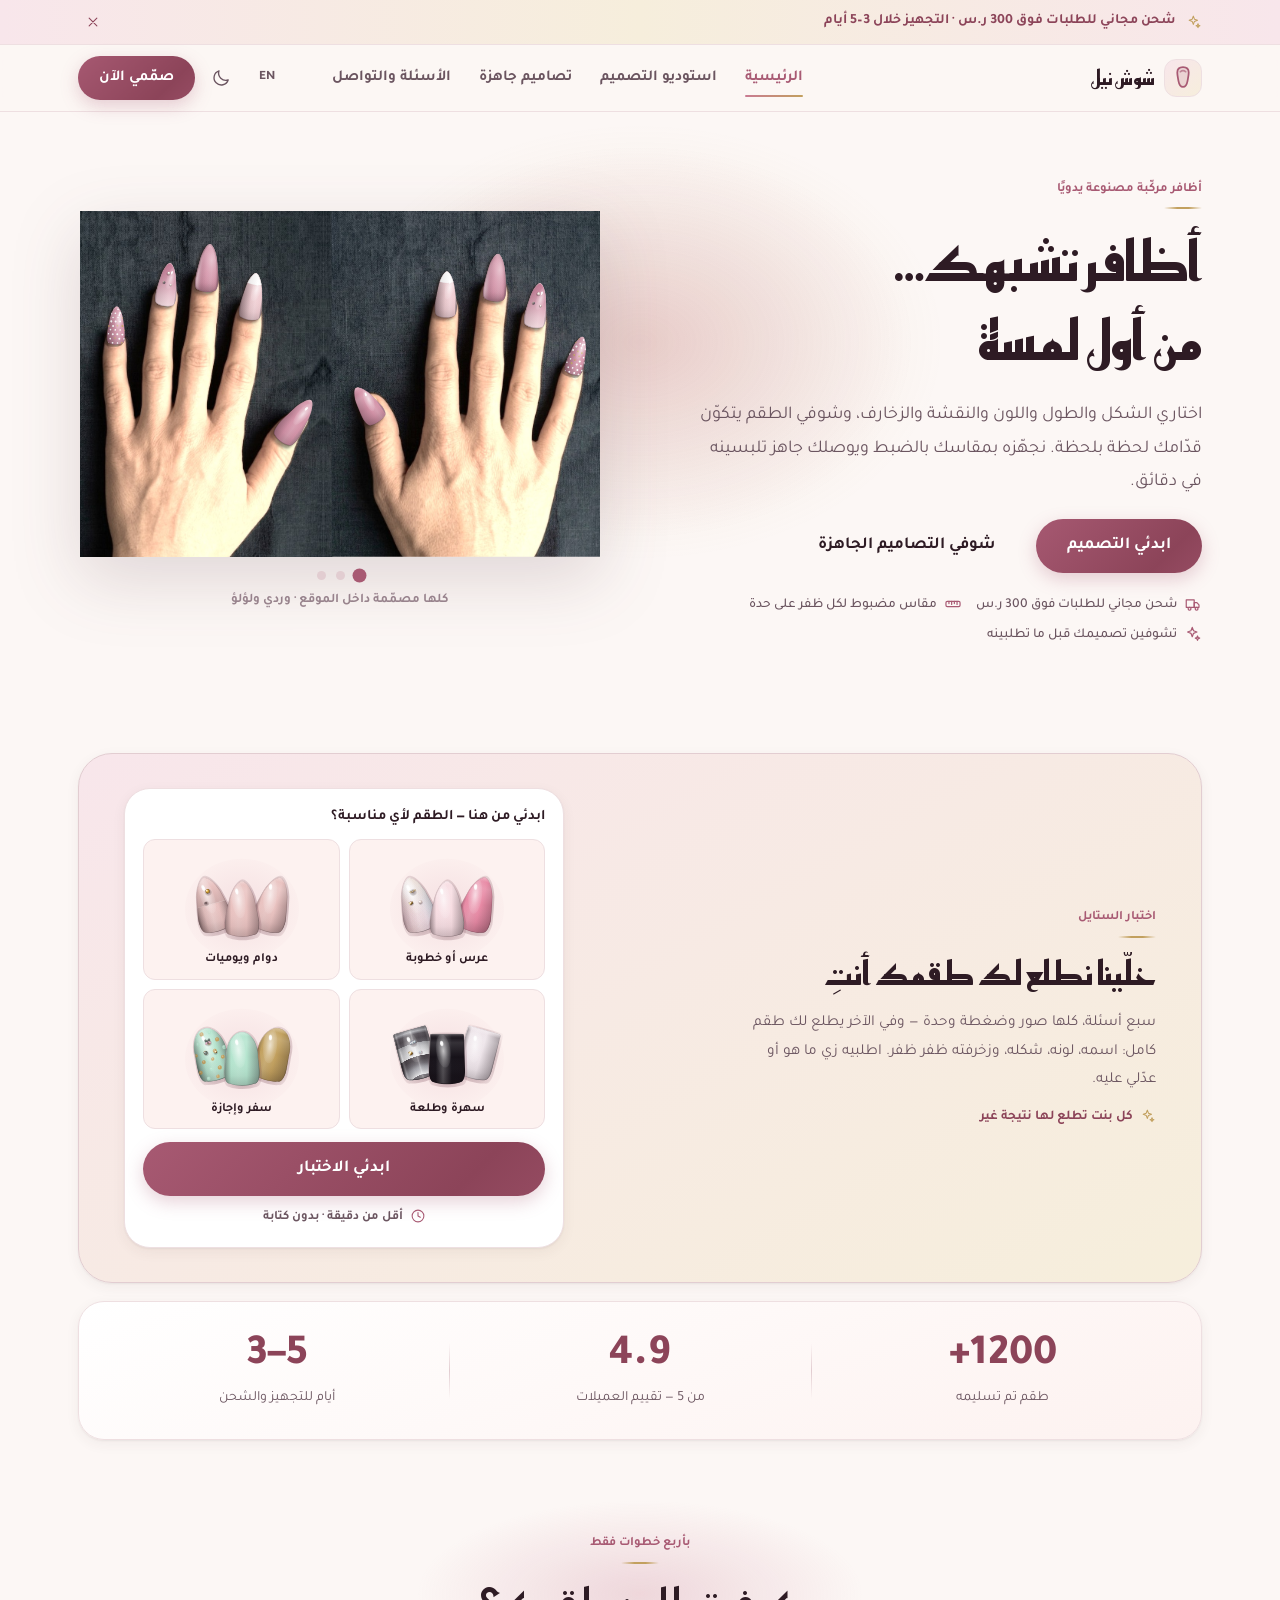
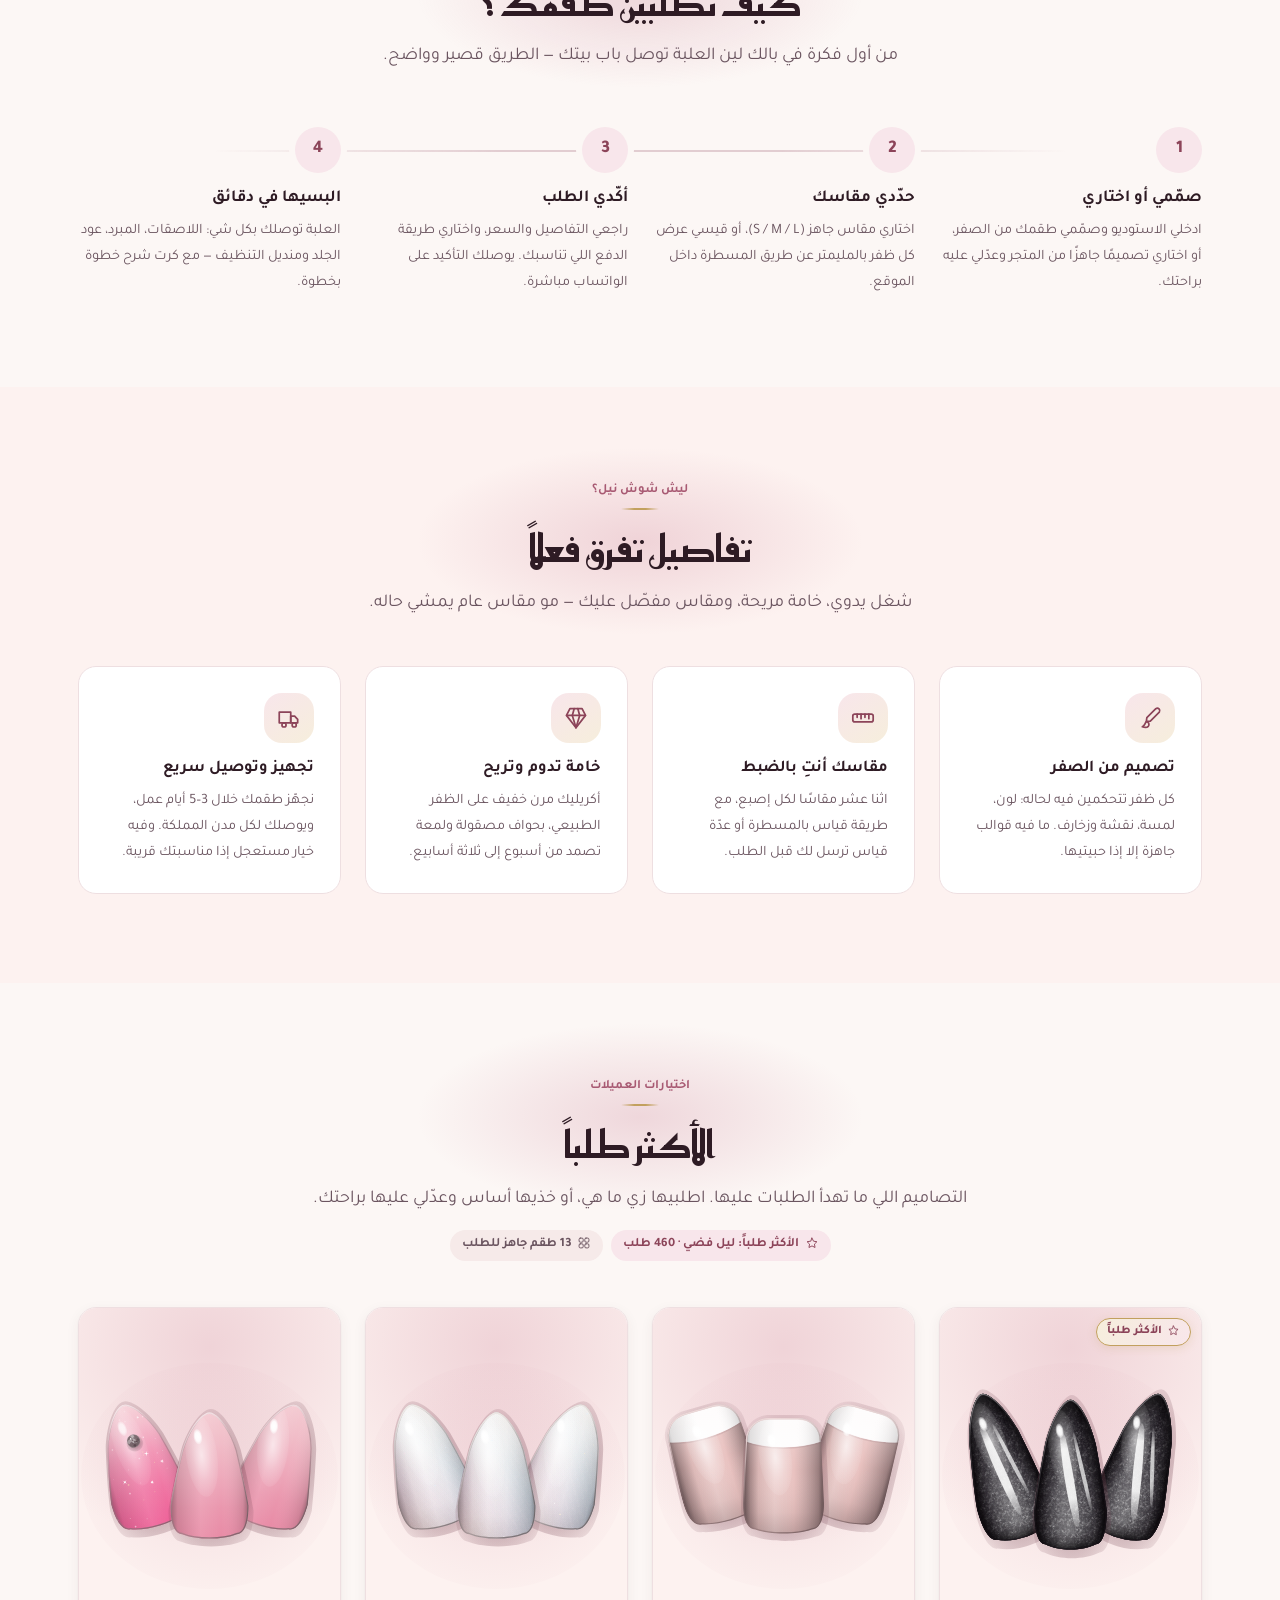
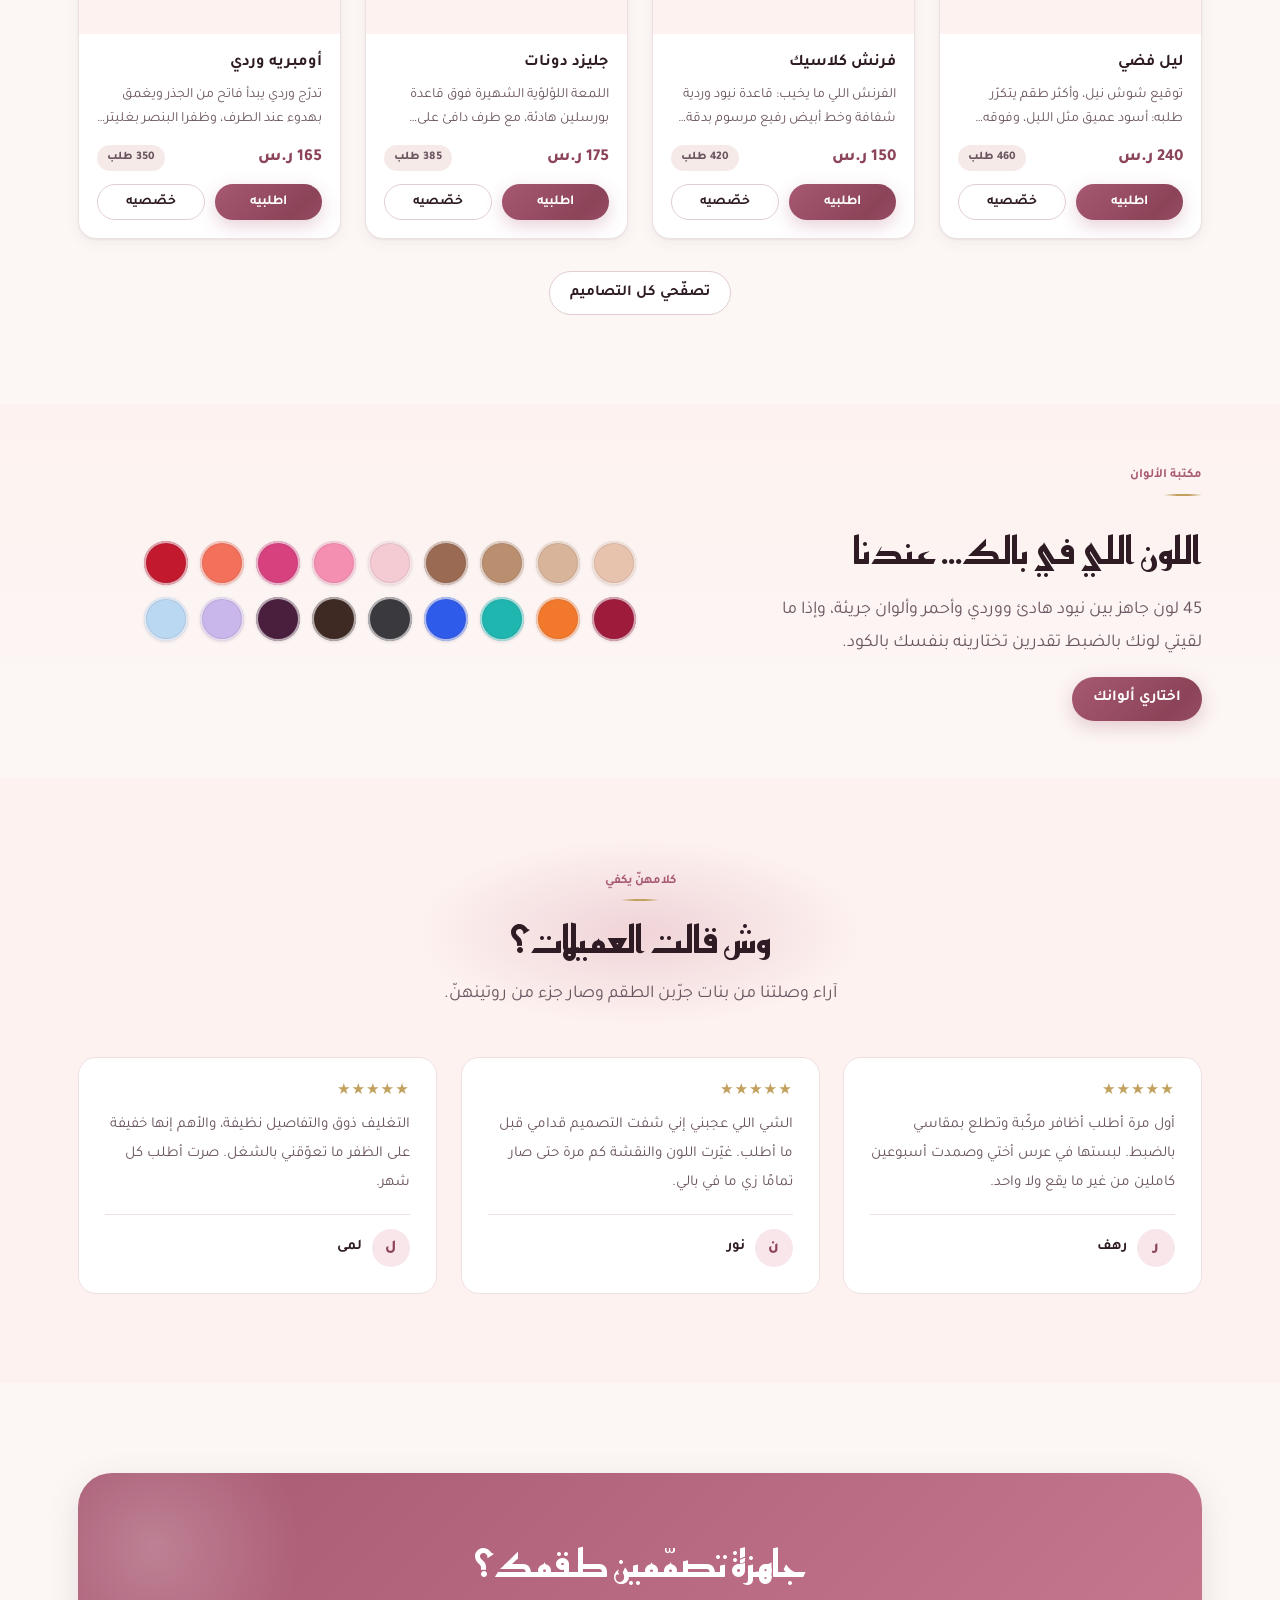
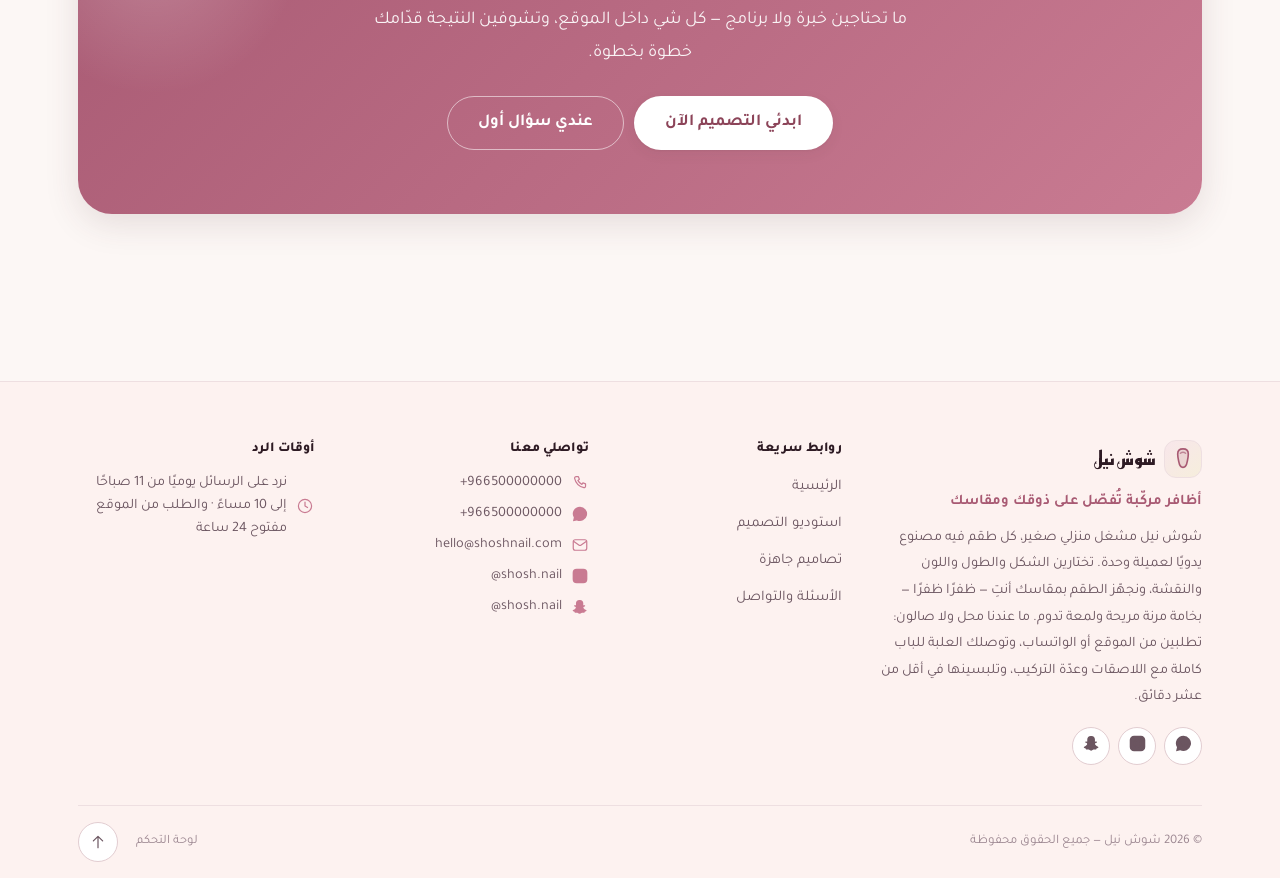
==== commit ddb8b322: "feat: a style quiz that reads her taste, not her spec The owner watched the first version and said h" ====
--- a/index.html
+++ b/index.html
@@ -393,12 +393,15 @@
 }
 .home-band .btn-ghost:hover{ background:rgba(255,255,255,.14); color:var(--on-rose); }
 
-/* ── the style quiz: the second front door ───────────────────────────── */
+/* ── the style quiz: the second front door ───────────────────────────────
+   She arrives from an Instagram link, so this is not a link in a list: the
+   first question is already on the page, in real nails, and tapping one both
+   answers it and opens the quiz on question two. */
 .home-quizsec{ padding-block:clamp(6px,1.6vw,18px); }
 .home-quiz{
   display:grid;
   grid-template-columns:minmax(0,1fr);
-  gap:clamp(16px,3vw,34px);
+  gap:clamp(18px,3vw,34px);
   align-items:center;
   padding:clamp(20px,3.4vw,34px);
   border:1px solid var(--line-2);
@@ -406,41 +409,93 @@
   background:linear-gradient(150deg,var(--rose-soft),var(--gold-soft) 96%);
   box-shadow:var(--sh-1);
 }
-/* desktop: the copy leads, the fan closes the band at the far end, so the
-   card fills its width instead of trailing off into empty ground */
-@media (min-width:760px){
-  .home-quiz{ grid-template-columns:minmax(0,1fr) minmax(0,210px); }
-  .home-quiz-copy{ order:1; }
-  .home-quiz-art{ order:2; }
+@media (min-width:860px){
+  /* the pair is centred as a pair: a 1fr copy column would leave a canyon of
+     empty ground between the paragraph and the panel */
+  .home-quiz{
+    grid-template-columns:minmax(0,540px) minmax(0,440px);
+    justify-content:center;
+    column-gap:clamp(26px,4vw,56px);
+    align-items:center;
+  }
 }
 .home-quiz-copy > * + *{ margin-block-start:12px; }
 .home-quiz-copy .eyebrow{ align-items:start; margin-block-end:0; }
 .home-quiz-copy .h2{ font-size:clamp(1.35rem,3.4vw,2.05rem); }
-.home-quiz-copy .lead{ font-size:.96rem; max-inline-size:56ch; }
-.home-quiz-btns{ margin-block-start:20px; align-items:center; gap:12px 16px; }
-.home-quiz-note{
+.home-quiz-copy .lead{ font-size:.96rem; max-inline-size:52ch; }
+.home-quiz-proof{
   display:inline-flex;
   align-items:center;
   gap:7px;
   font-size:.84rem;
   font-weight:700;
+  color:var(--rose-3);
+}
+.home-quiz-proof .ico{ color:var(--gold); }
+
+/* the first question, live on the page */
+.home-quiz-start{
+  display:flex;
+  flex-direction:column;
+  gap:11px;
+  min-inline-size:0;
+  padding:clamp(13px,2.6vw,18px);
+  border:1px solid var(--line);
+  border-radius:var(--r-lg);
+  background:var(--bg-2);
+  box-shadow:var(--sh-1);
+}
+.home-quiz-tease{ font-size:.9rem; font-weight:700; line-height:1.5; color:var(--ink); }
+.home-quiz-tiles{ display:grid; grid-template-columns:repeat(2,minmax(0,1fr)); gap:9px; }
+.home-qtile{
+  --sn-ring-r:var(--r-sm);
+  display:flex;
+  flex-direction:column;
+  align-items:center;
+  justify-content:flex-start;
+  gap:6px;
+  min-inline-size:0;
+  padding:9px 6px 10px;
+  border:1px solid var(--line);
+  border-radius:var(--r-sm);
+  background:var(--bg-4);
+  color:var(--ink);
+  font:inherit;
+  text-align:center;
+  cursor:pointer;
+  transition:border-color var(--dur-2) var(--ease), background-color var(--dur-2) var(--ease);
+}
+.home-qtile:hover{ border-color:var(--rose); background:var(--bg-2); }
+.home-qtile-art{
+  display:grid;
+  place-items:center;
+  inline-size:100%;
+  block-size:clamp(58px,15vw,74px);
+}
+@media (min-width:860px){ .home-qtile-art{ block-size:96px; } }
+/* SN.Nail sizes its own <svg> with a style attribute, so the box it has to
+   live inside has to say so louder */
+.home-qtile-art > svg,
+.quiz-art > svg,
+.quiz-recipe-art > svg{
+  inline-size:auto !important;
+  max-inline-size:100% !important;
+  block-size:100% !important;
+}
+.home-qtile-t{ font-size:.78rem; font-weight:700; line-height:1.4; }
+.home-quiz-btns{ margin-block-start:2px; align-items:center; gap:9px 14px; }
+.home-quiz-btns > .btn{ flex:1 1 auto; justify-content:center; }
+.home-quiz-note{
+  display:inline-flex;
+  align-items:center;
+  gap:7px;
+  inline-size:100%;
+  justify-content:center;
+  font-size:.8rem;
+  font-weight:600;
   color:var(--ink-2);
 }
 .home-quiz-note .ico{ color:var(--rose-2); }
-/* the little fan of nails that says "this is about your nails, not a form" */
-.home-quiz-art{
-  display:grid;
-  place-items:center;
-  inline-size:min(168px,58%);
-  margin-inline:auto;
-  aspect-ratio:1/1;
-  border-radius:50%;
-  background:radial-gradient(closest-side,var(--bg-2),transparent 78%);
-}
-.home-quiz-art > svg{ inline-size:100%; block-size:100%; }
-@media (min-width:760px){
-  .home-quiz-art{ inline-size:100%; }
-}
 
 /* ── most ordered: a shop window on a phone, a grid on a desktop ─────── */
 .home-proof{
@@ -489,7 +544,7 @@
   gap:clamp(12px,2.4vw,18px);
   /* one steady frame: short questions do not make the dialog shrink and
      jump under her thumb between taps */
-  min-block-size:min(58vh,430px);
+  min-block-size:min(54vh,400px);
 }
 
 /* the progress row: back · dots · a pad that matches the back button, so the
@@ -563,8 +618,7 @@
   block-size:clamp(76px,22vw,100px);
 }
 @media (min-width:720px){ .quiz-art{ block-size:116px; } }
-.quiz-art > svg{ inline-size:auto; max-inline-size:100%; block-size:100%; }
-/* one unbroken row: four circles that wrap 3 + 1 stop reading as a palette */
+/* one unbroken row: circles that wrap stop reading as a palette */
 .quiz-art-strip{
   display:flex;
   flex-wrap:nowrap;
@@ -580,7 +634,6 @@
   border-radius:50%;
   box-shadow:inset 0 0 0 1px rgba(255,255,255,.5), var(--sh-1);
 }
-.quiz-art-skin{ block-size:clamp(70px,20vw,88px); }
 .quiz-skin{
   inline-size:clamp(52px,15vw,64px);
   block-size:clamp(52px,15vw,64px);
@@ -626,6 +679,9 @@
   margin-inline:auto;
   margin-block:2px 4px;
 }
+/* on a laptop the two hands would otherwise eat the whole viewport and push
+   the price and the buttons under the fold */
+@media (min-width:700px){ .quiz-hero{ max-inline-size:min(430px,100%); } }
 .quiz-hero > svg{
   inline-size:100%;
   block-size:auto;
@@ -637,7 +693,140 @@
 .quiz-actions{ justify-content:center; inline-size:100%; margin-block-start:8px; }
 .quiz-actions > *{ flex:1 1 210px; justify-content:center; }
 .quiz-note{ max-inline-size:48ch; }
-.quiz-again{ margin-block-start:2px; }
+
+/* the three versions of her set — one row of taps above the card */
+.quiz-vars{
+  display:grid;
+  grid-template-columns:repeat(auto-fit,minmax(0,1fr));
+  gap:6px;
+  inline-size:100%;
+  padding:5px;
+  border:1px solid var(--line);
+  border-radius:var(--r-full);
+  background:var(--bg-3);
+}
+.quiz-var{
+  --sn-ring-r:var(--r-full);
+  display:flex;
+  flex-direction:column;
+  align-items:center;
+  gap:1px;
+  min-inline-size:0;
+  padding:8px 6px;
+  border:0;
+  border-radius:var(--r-full);
+  background:transparent;
+  color:var(--ink-2);
+  font:inherit;
+  cursor:pointer;
+  transition:background-color var(--dur-2) var(--ease), color var(--dur-2) var(--ease);
+}
+.quiz-var.is-on{ background:var(--bg-2); color:var(--ink); box-shadow:var(--sh-1); }
+.quiz-var-t{ font-size:.76rem; font-weight:700; line-height:1.3; }
+.quiz-var-n{
+  font-size:.7rem;
+  line-height:1.3;
+  color:var(--ink-3);
+  max-inline-size:100%;
+  overflow:hidden;
+  text-overflow:ellipsis;
+  white-space:nowrap;
+}
+.quiz-var.is-on .quiz-var-n{ color:var(--rose-2); }
+
+/* the screenshot: everything worth posting sits inside this one frame */
+.quiz-card{
+  display:flex;
+  flex-direction:column;
+  align-items:center;
+  gap:7px;
+  inline-size:100%;
+  padding:clamp(14px,3.4vw,22px) clamp(12px,3vw,20px) clamp(12px,2.6vw,18px);
+  border:1px solid var(--line);
+  border-radius:var(--r-lg);
+  background:linear-gradient(168deg,var(--bg-2),var(--bg-4));
+  box-shadow:var(--sh-1);
+}
+.quiz-sub{
+  font-size:.8rem;
+  font-weight:600;
+  letter-spacing:.02em;
+  color:var(--ink-3);
+}
+.quiz-brand{
+  display:flex;
+  align-items:baseline;
+  justify-content:center;
+  flex-wrap:wrap;
+  gap:4px 10px;
+  inline-size:100%;
+  margin-block-start:8px;
+  padding-block-start:11px;
+  border-block-start:1px solid var(--line);
+}
+.quiz-brand-n{ font-size:.98rem; font-weight:700; color:var(--rose-3); }
+.quiz-brand-h{ font-size:.82rem; font-weight:600; color:var(--gold); }
+
+/* her skin, on her set */
+.quiz-skinbox{ display:flex; flex-direction:column; align-items:center; gap:7px; margin-block-start:4px; }
+.quiz-skin-t{ margin:0; }
+.quiz-skins{ display:flex; flex-wrap:wrap; justify-content:center; gap:8px; }
+.quiz-skin-b{
+  --sn-ring-r:50%;
+  inline-size:30px;
+  block-size:30px;
+  padding:0;
+  border:1px solid var(--line-2);
+  border-radius:50%;
+  cursor:pointer;
+  box-shadow:inset 0 -5px 11px rgba(74,43,57,.16);
+}
+.quiz-skin-b[aria-pressed="true"]{ border-color:var(--rose-2); }
+
+/* the set read out nail by nail — the part that makes it orderable */
+.quiz-recipe{
+  inline-size:100%;
+  margin-block-start:6px;
+  padding:clamp(12px,2.6vw,16px);
+  border:1px solid var(--line);
+  border-radius:var(--r);
+  background:var(--bg-2);
+  text-align:start;
+}
+.quiz-recipe-t{
+  font-size:.92rem;
+  font-weight:700;
+  color:var(--ink);
+  margin-block-end:8px;
+}
+.quiz-recipe-list{ display:grid; gap:6px; list-style:none; }
+@media (min-width:620px){ .quiz-recipe-list{ grid-template-columns:repeat(2,minmax(0,1fr)); gap:6px 16px; } }
+.quiz-recipe-row{
+  display:flex;
+  align-items:center;
+  gap:10px;
+  min-inline-size:0;
+  padding-block:4px;
+}
+.quiz-recipe-art{
+  flex:0 0 auto;
+  display:grid;
+  place-items:center;
+  inline-size:32px;
+  block-size:46px;
+}
+.quiz-recipe-txt{ display:flex; flex-direction:column; min-inline-size:0; }
+.quiz-recipe-n{ font-size:.82rem; font-weight:700; color:var(--ink); line-height:1.4; }
+.quiz-recipe-x{ font-size:.76rem; color:var(--ink-2); line-height:1.5; }
+
+/* share · save · retake */
+.quiz-more{
+  justify-content:center;
+  flex-wrap:wrap;
+  gap:6px 10px;
+  inline-size:100%;
+  margin-block-start:6px;
+}
 </style>
 
 <script defer src="assets/js/data.js"></script>
@@ -682,18 +871,24 @@
     <section class="sec-sm home-quizsec" aria-labelledby="home-quiz-t">
       <div class="wrap">
         <div class="home-quiz" id="home-quiz">
-          <div class="home-quiz-art" id="home-quiz-art" aria-hidden="true"></div>
           <div class="home-quiz-copy">
             <p class="eyebrow" data-i18n="quiz.cardEyebrow"></p>
             <h2 class="h2 display" id="home-quiz-t" data-i18n="quiz.cardTitle"></h2>
             <p class="lead" data-i18n="quiz.cardText"></p>
+            <p class="home-quiz-proof" id="home-quiz-proof"></p>
+          </div>
+          <!-- question one lives on the page: tapping a tile answers it and
+               opens the quiz already on question two -->
+          <div class="home-quiz-start">
+            <p class="home-quiz-tease" id="home-quiz-tease" data-i18n="quiz.cardTease"></p>
+            <div class="home-quiz-tiles" id="home-quiz-tiles"></div>
             <div class="btns home-quiz-btns">
               <!-- a real href, so the quiz is shareable straight from a bio
                    link; home.js intercepts the click to open it in place -->
               <a class="btn btn-pri btn-lg" href="#quiz" id="home-quiz-cta"
                  data-i18n="quiz.cardCta"></a>
-              <span class="home-quiz-note" id="home-quiz-note"></span>
             </div>
+            <span class="home-quiz-note" id="home-quiz-note"></span>
           </div>
         </div>
       </div>
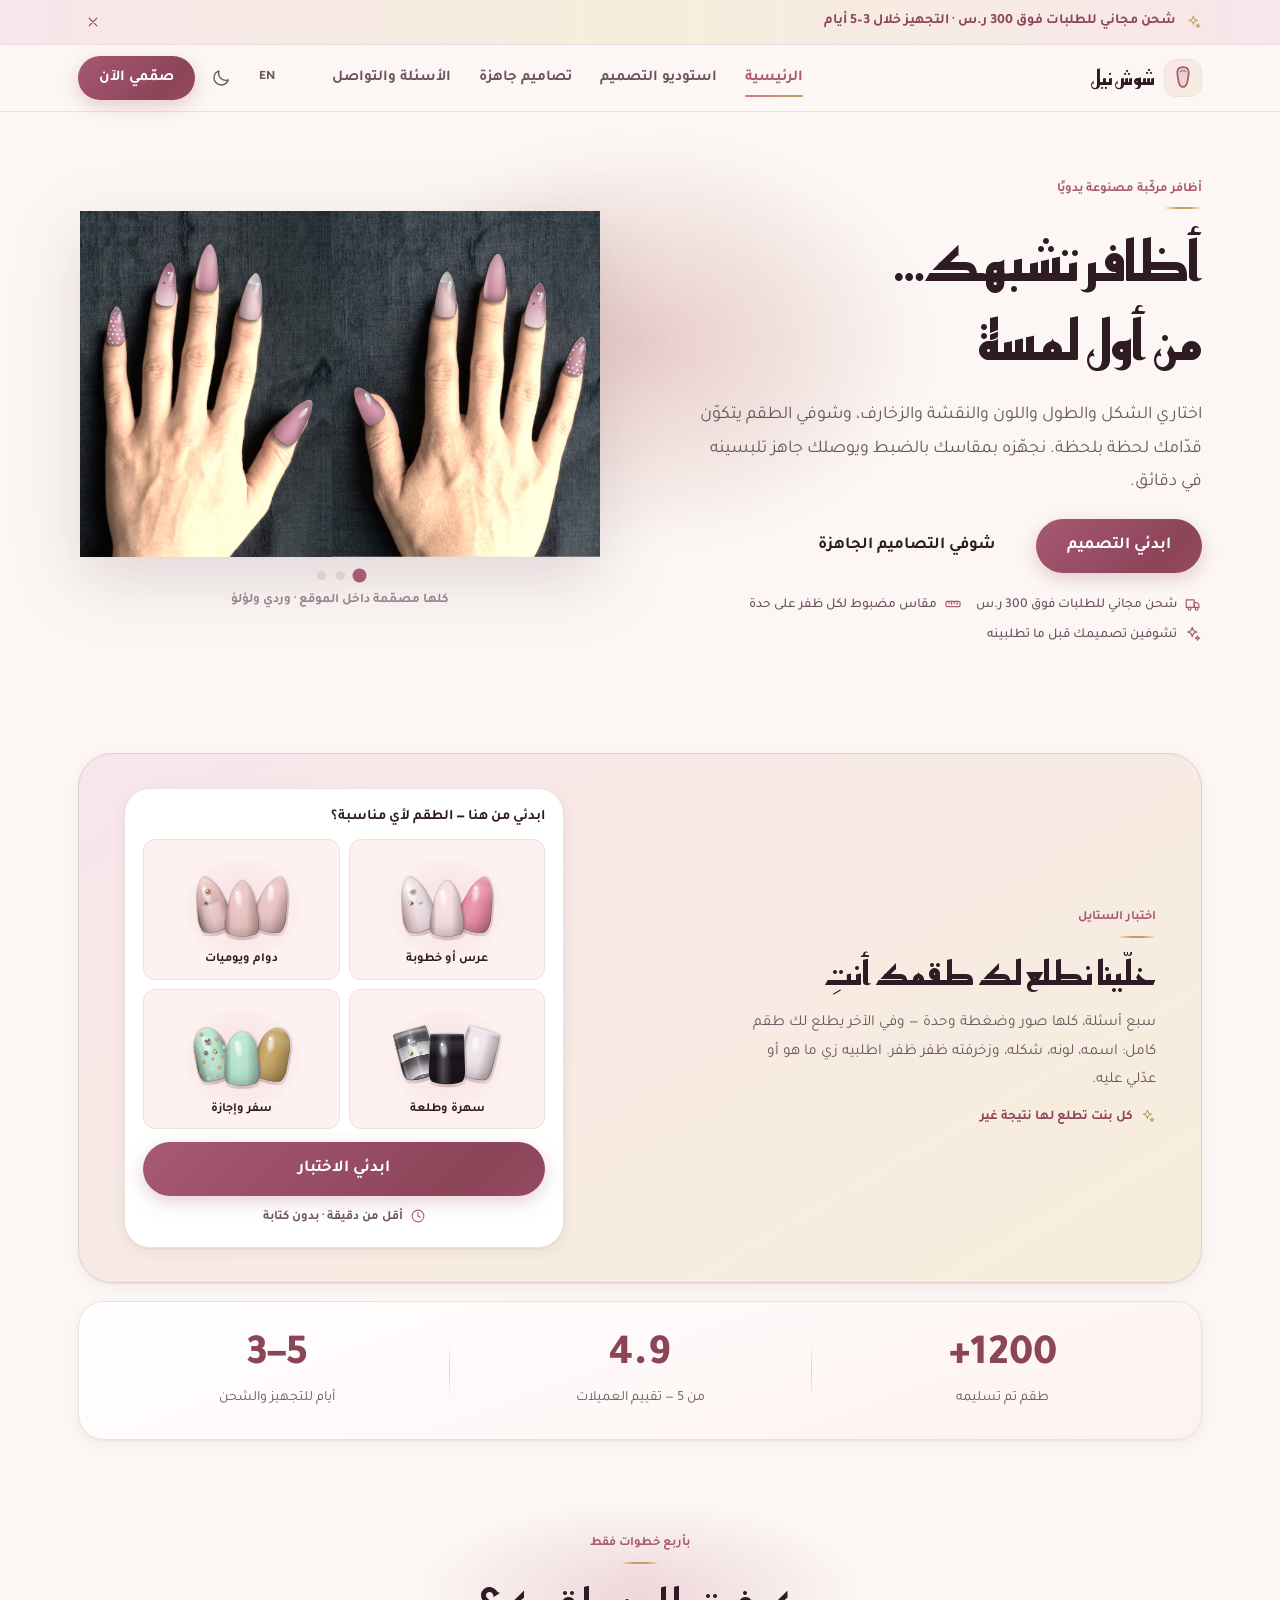
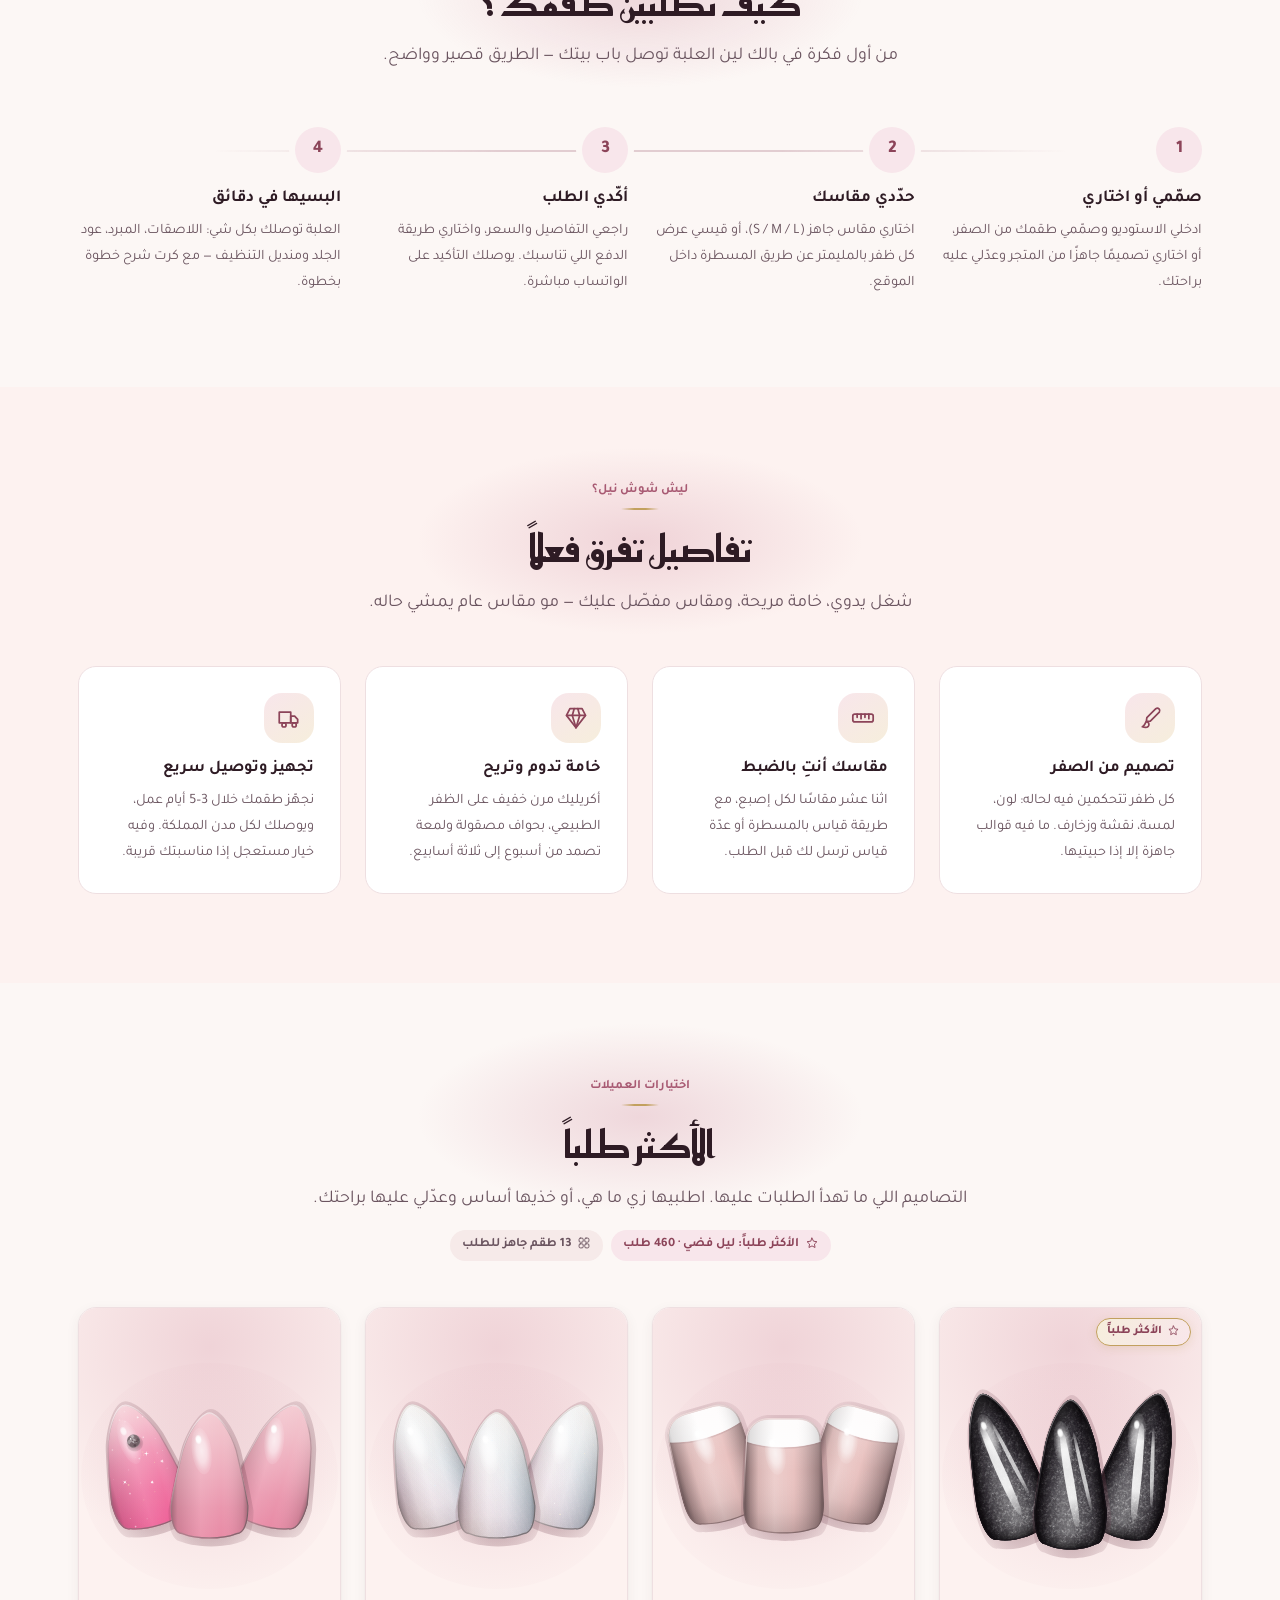
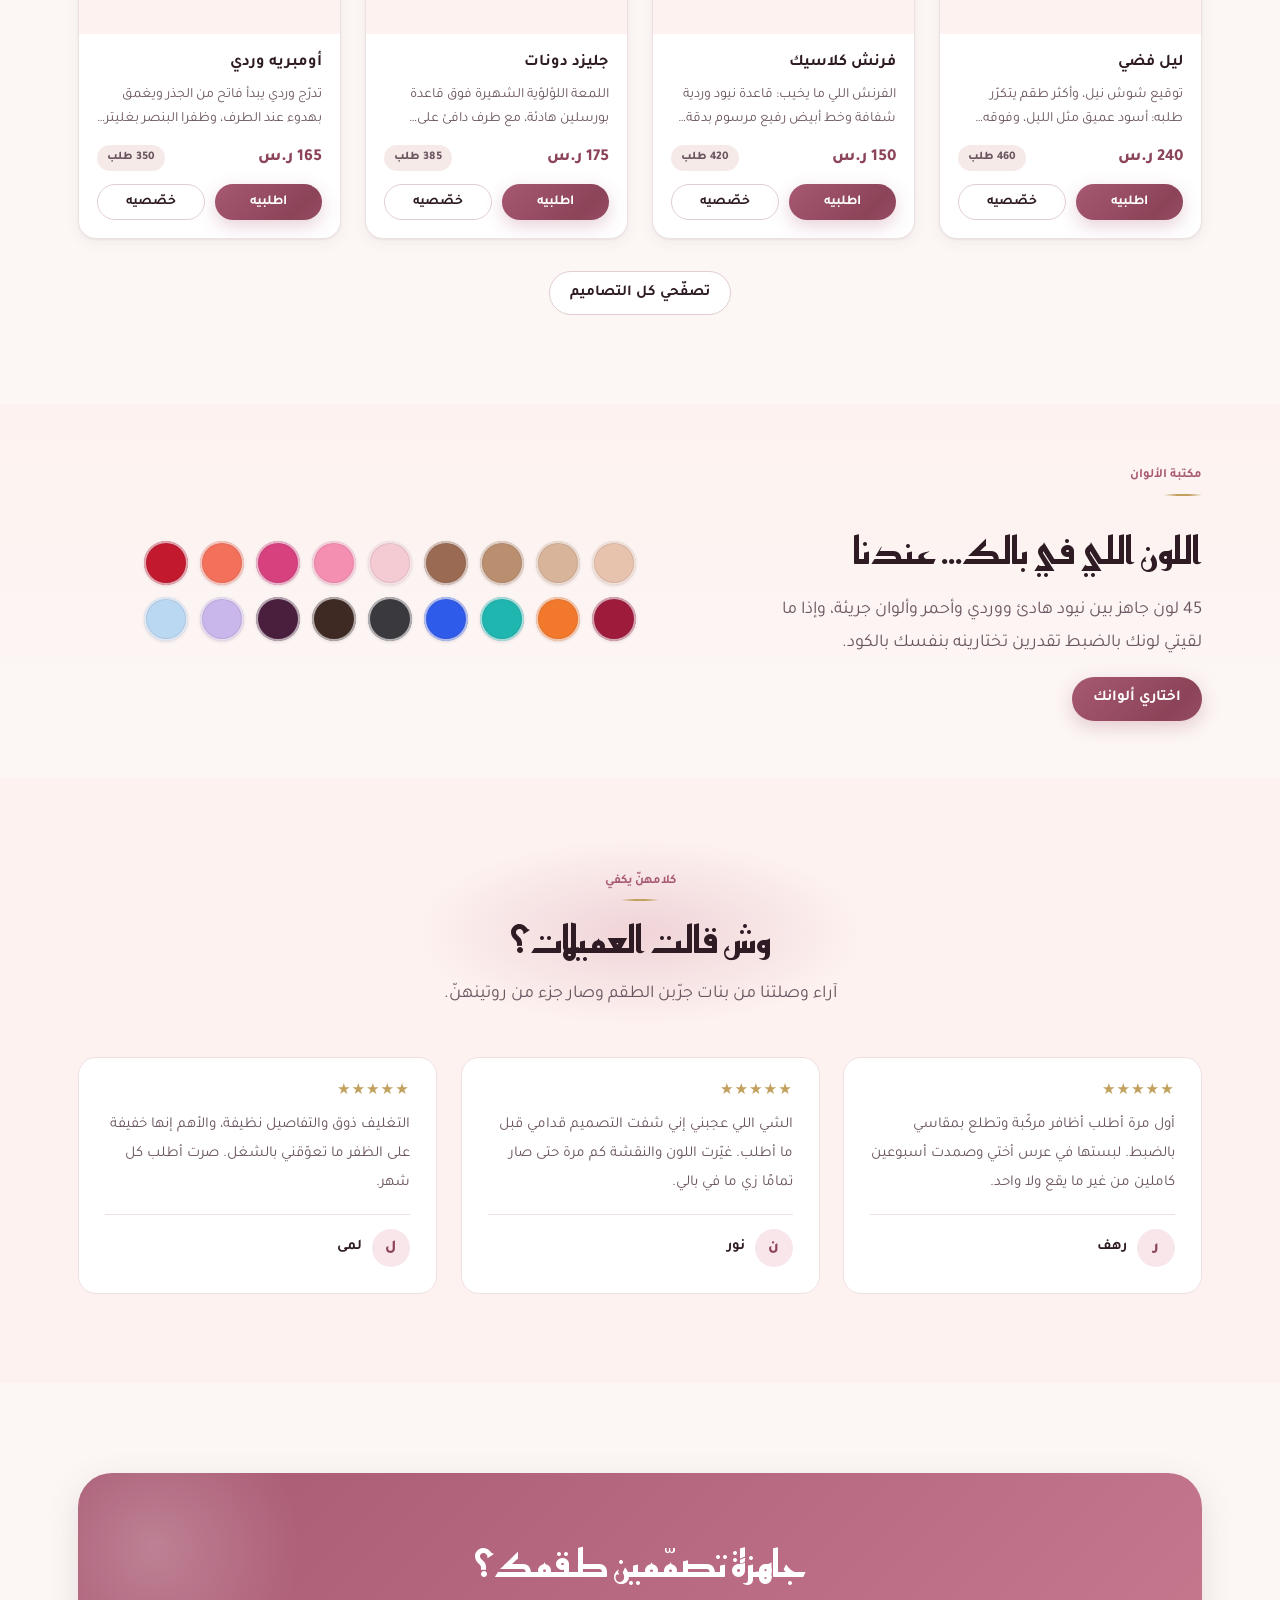
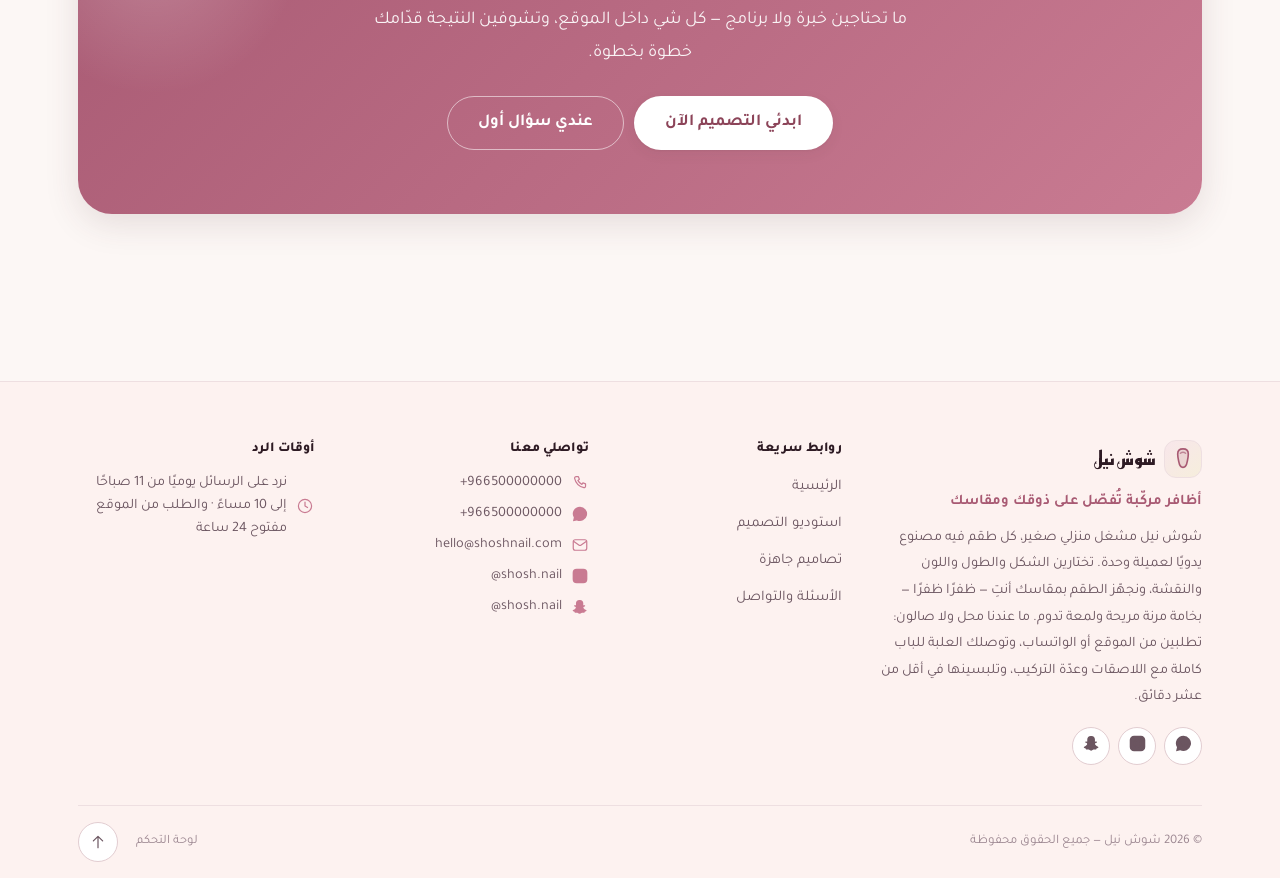
==== commit 7be7d9df: "feat: measure the shine off a real nail instead of drawing it Every surface on this site was drawn u" ====
--- a/index.html
+++ b/index.html
@@ -833,6 +833,7 @@
 <script defer src="assets/js/store.js"></script>
 <script defer src="assets/js/i18n.js"></script>
 <script defer src="assets/js/nail-art.js"></script>
+<script defer src="assets/js/nail-gloss.js"></script>
 <script defer src="assets/js/nail-render.js"></script>
 <script defer src="assets/js/ui.js"></script>
 <script defer src="assets/js/checkout.js"></script>
